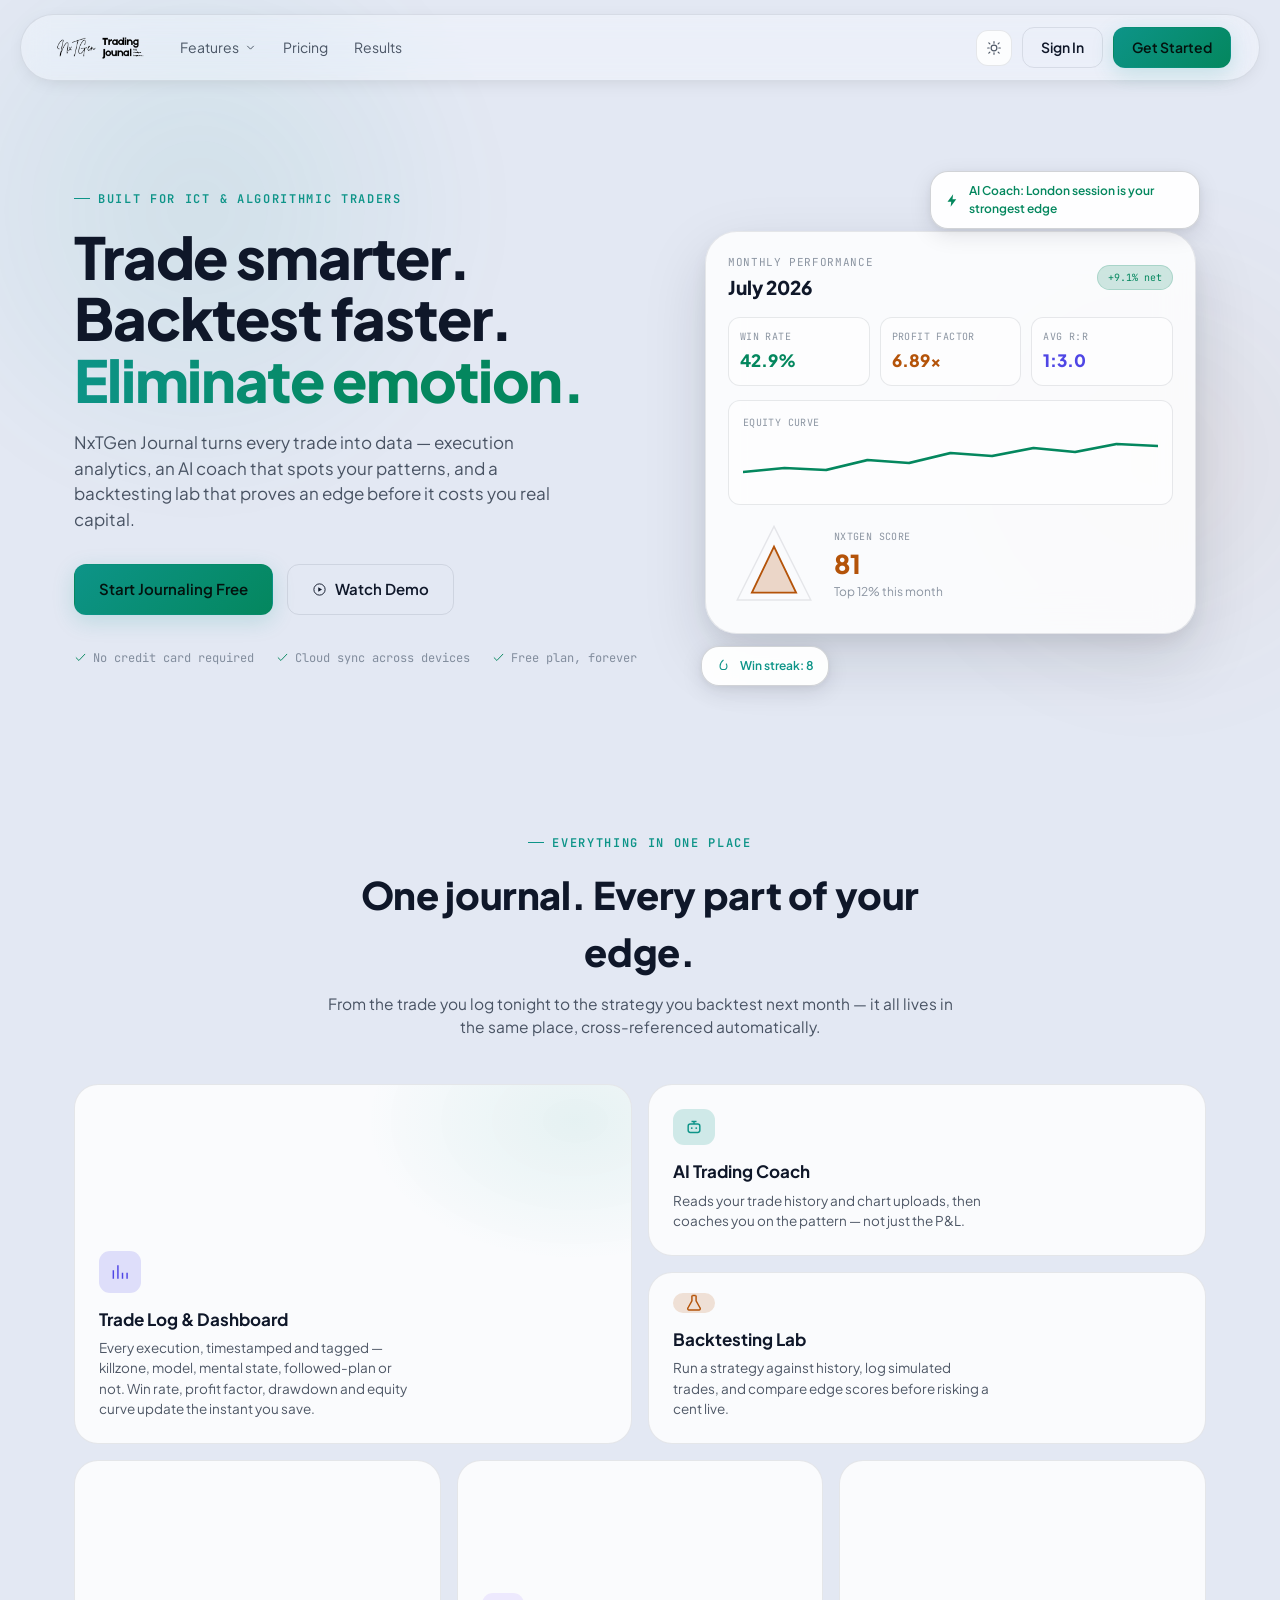
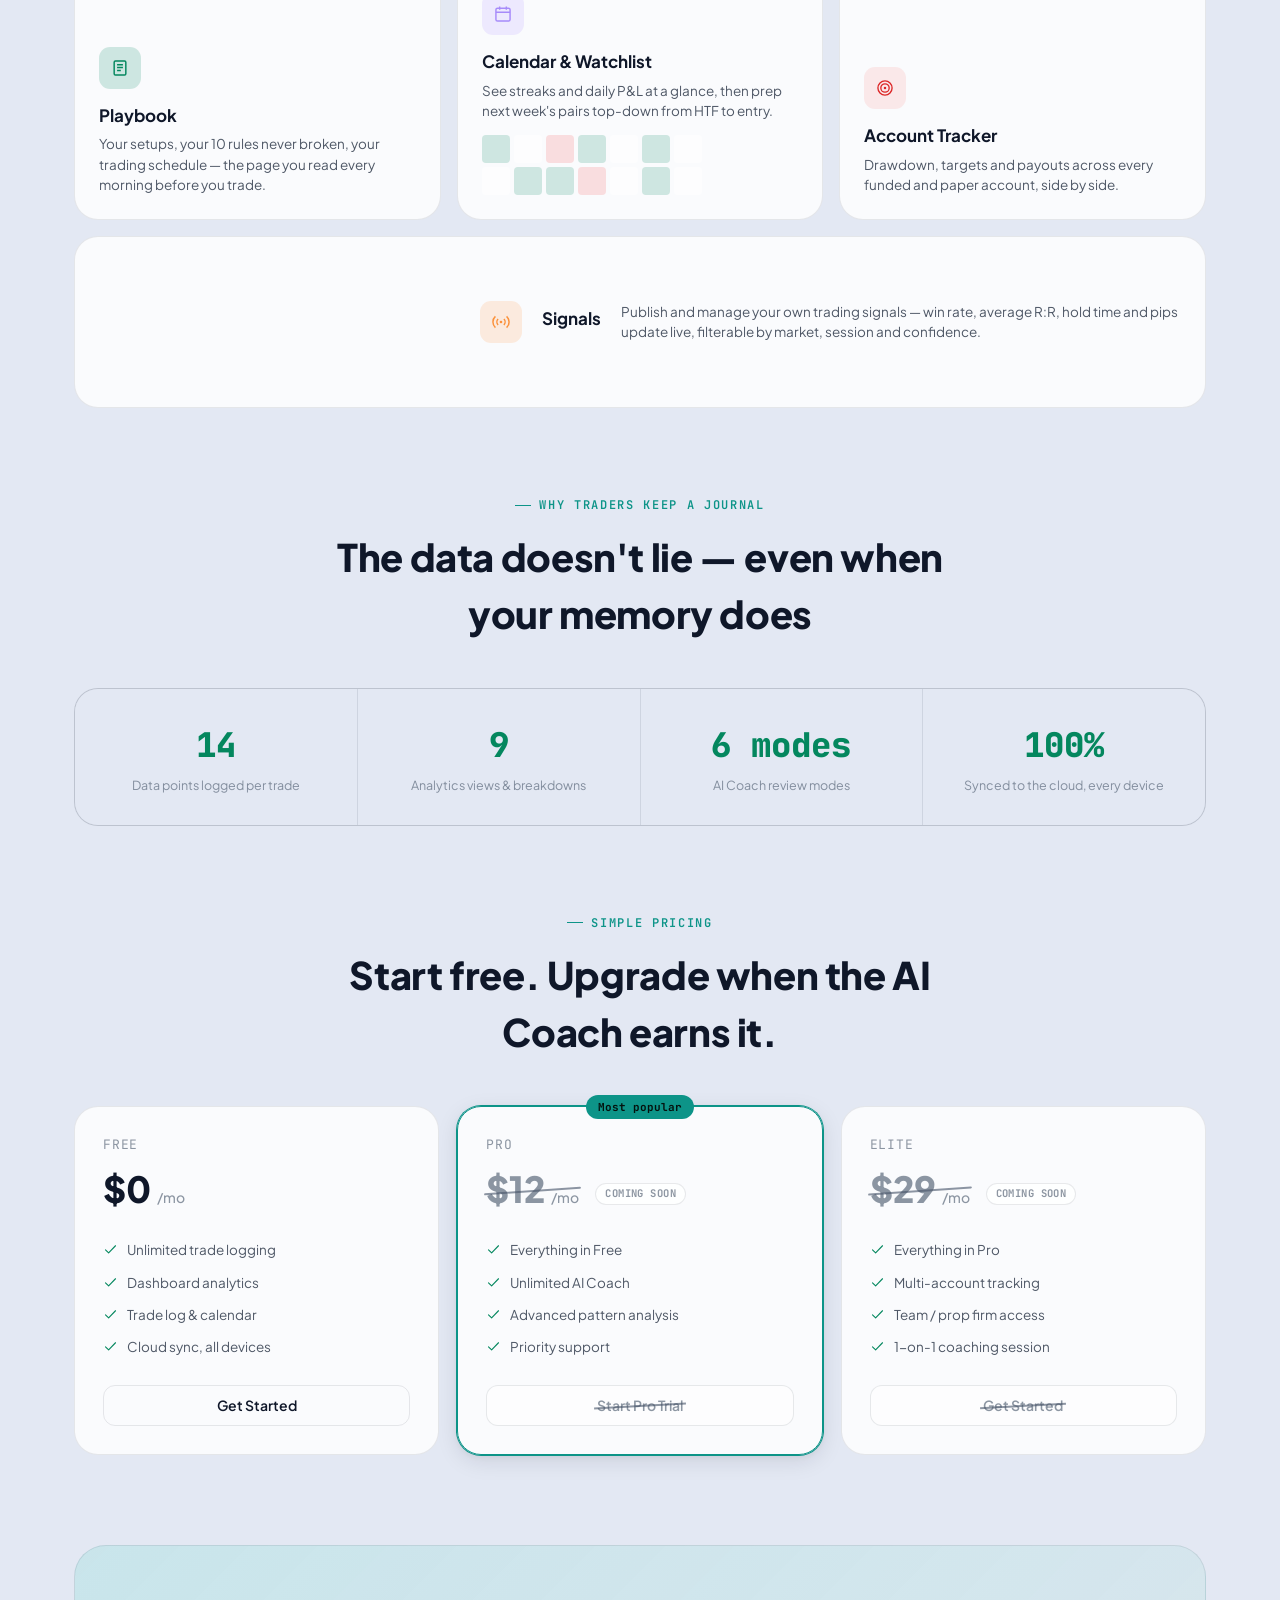
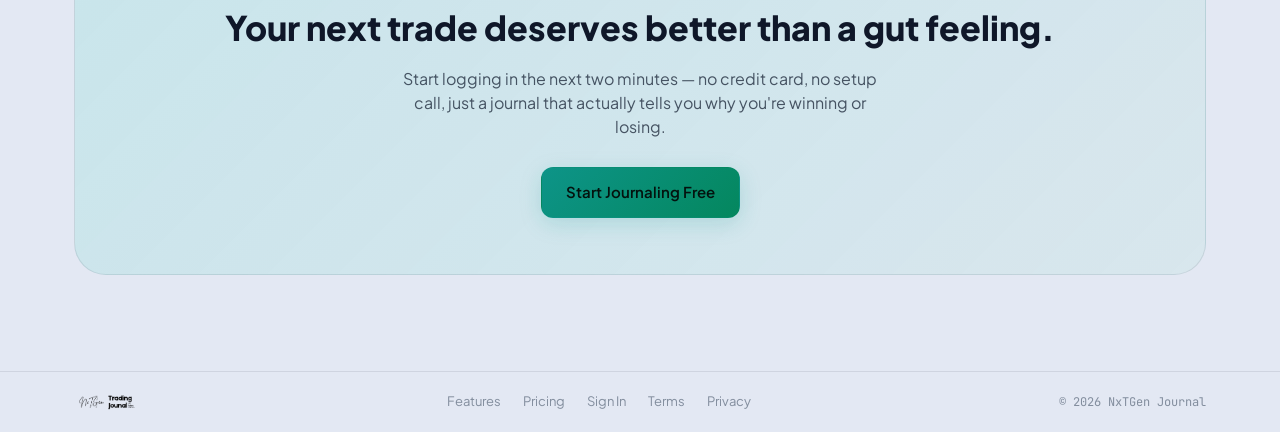
==== index.html @ 8779b496 "Update index.html" ====
<!DOCTYPE html>
<html lang="en" data-theme="">
<head>
<meta charset="UTF-8">
<script>
  // Apply the saved (or system) theme to <html> immediately, before any CSS
  // loads or paints, so there is no flash of the wrong theme — and so the
  // theme carries seamlessly from here into login.html and the dashboard.
  // nxtgencharts.site and app.nxtgencharts.site are DIFFERENT ORIGINS, so
  // localStorage can't cross that boundary — a 'domain=.nxtgencharts.site'
  // cookie is the shared source of truth; localStorage is just a same-origin
  // cache on top of it.
  (function () {
    try {
      var t = null;
      var m = document.cookie.match(/(?:^|;\s*)nxtgen_theme=([^;]+)/);
      if (m) t = decodeURIComponent(m[1]);
      if (t !== 'light' && t !== 'dark') t = localStorage.getItem('nxtgen_theme');
      if (t !== 'light' && t !== 'dark') {
        t = matchMedia('(prefers-color-scheme: light)').matches ? 'light' : 'dark';
      }
      document.documentElement.setAttribute('data-theme', t === 'light' ? 'light' : '');
    } catch (e) {}
  })();
</script>
<meta name="description" content="NxTGen Journal — the trading journal that pairs real execution analytics with an AI coach, a backtesting lab, and a playbook, so every trade sharpens your edge.">
<script>
  // Persists the theme in BOTH the cross-subdomain cookie and localStorage.
  // Call this instead of localStorage.setItem('nxtgen_theme', ...) directly.
  function _nxtgenSaveTheme(v) {
    try { localStorage.setItem('nxtgen_theme', v); } catch (e) {}
    try {
      var domainAttr = location.hostname.endsWith('nxtgencharts.site') ? '; domain=.nxtgencharts.site' : '';
      var secureAttr = location.protocol === 'https:' ? '; secure' : '';
      document.cookie = 'nxtgen_theme=' + v + '; path=/; max-age=31536000; samesite=lax' + domainAttr + secureAttr;
    } catch (e) {}
  }
</script>
<meta name="theme-color" content="#080b12" media="(prefers-color-scheme: dark)">
<meta name="theme-color" content="#e3e8f3" media="(prefers-color-scheme: light)">
<meta name="viewport" content="width=device-width, initial-scale=1.0, viewport-fit=cover">
<title>NxTGen Journal — Trade Smarter. Backtest Faster. Eliminate Emotion.</title>

<link rel="icon" href="favicon.ico" sizes="any">
<link rel="icon" type="image/svg+xml" href="favicon.svg">
<link rel="icon" type="image/png" sizes="16x16" href="favicon-16.png">
<link rel="icon" type="image/png" sizes="32x32" href="favicon-32.png">
<link rel="icon" type="image/png" sizes="48x48" href="favicon-48.png">
<link rel="apple-touch-icon" sizes="180x180" href="apple-touch-icon.png">
<link rel="manifest" href="site.webmanifest">

<link rel="preconnect" href="https://fonts.googleapis.com">
<link rel="preconnect" href="https://fonts.gstatic.com" crossorigin>
<link href="https://fonts.googleapis.com/css2?family=Plus+Jakarta+Sans:ital,wght@0,400;0,500;0,600;0,700;0,800;1,500&family=JetBrains+Mono:wght@400;500;600&display=swap" rel="stylesheet">

<style>
/* ══════════════════════════════════════════════════════
   NxTGen Journal — Landing Page
   Same Liquid Glass token system as the app, so the jump
   from marketing site → sign-in → dashboard feels seamless.
   ══════════════════════════════════════════════════════ */
*,*::before,*::after{box-sizing:border-box;margin:0;padding:0}

:root{
  --bg-base:#080b12; --bg2:rgba(13,17,26,.94); --bg3:rgba(19,24,36,.82);
  --glass-0:rgba(255,255,255,.02); --glass-1:rgba(255,255,255,.045); --glass-2:rgba(255,255,255,.075);
  --glass-border:rgba(255,255,255,.09); --glass-border-h:rgba(255,255,255,.18);
  --border:rgba(255,255,255,.08);
  --green:#34d399; --green-glow:rgba(52,211,153,.22);
  --blue:#60a5fa; --blue-glow:rgba(96,165,250,.22);
  --teal:#2dd4bf; --teal-glow:rgba(45,212,191,.25);
  --gold:#fbbf24; --gold-glow:rgba(251,191,36,.22);
  --red:#f87171;
  --text:rgba(248,250,252,.96); --text2:rgba(148,163,184,.82); --text3:rgba(100,116,139,.62);
  --shadow-md:0 4px 20px rgba(0,0,0,.55),0 2px 6px rgba(0,0,0,.35);
  --shadow-lg:0 20px 60px rgba(0,0,0,.6),0 6px 16px rgba(0,0,0,.4);
  --r-sm:8px; --r-md:12px; --r-lg:18px; --r-xl:24px; --r-2xl:32px;
  --font-head:'Plus Jakarta Sans',system-ui,sans-serif;
  --font-mono:'JetBrains Mono',ui-monospace,monospace;
  --ease:cubic-bezier(.16,1,.3,1);
  --nav-blur:13px;
  --nav-bg:rgba(18,22,32,.32); --nav-bg-scrolled:rgba(16,20,30,.58); --dropdown-bg:rgba(9,12,19,.99);
}
[data-theme="light"]{
  --bg-base:#e3e8f3; --bg2:rgba(255,255,255,.92); --bg3:rgba(255,255,255,.86);
  --glass-0:rgba(255,255,255,.55); --glass-1:rgba(255,255,255,.82); --glass-2:rgba(255,255,255,.95);
  --glass-border:rgba(30,41,59,.1); --glass-border-h:rgba(30,41,59,.2);
  --border:rgba(30,41,59,.1);
  --green:#04875e; --green-glow:rgba(4,135,94,.18);
  --blue:#4f46e5; --blue-glow:rgba(79,70,229,.16);
  --teal:#0d9488; --teal-glow:rgba(13,148,136,.18);
  --gold:#b45309; --gold-glow:rgba(180,83,9,.16);
  --red:#dc2626;
  --text:#0f1729; --text2:rgba(30,41,59,.78); --text3:rgba(71,85,105,.62);
  --shadow-md:0 6px 22px rgba(15,23,42,.1),0 2px 8px rgba(15,23,42,.06);
  --shadow-lg:0 24px 64px rgba(15,23,42,.13),0 8px 20px rgba(15,23,42,.07);
  --nav-bg:rgba(255,255,255,.32); --nav-bg-scrolled:rgba(255,255,255,.62); --dropdown-bg:rgba(255,255,255,.99);
}
html{font-size:16px;-webkit-font-smoothing:antialiased;scroll-behavior:smooth}
body{
  font-family:var(--font-head); background:var(--bg-base); color:var(--text);
  min-height:100dvh; line-height:1.5; overflow-x:hidden;
  transition:background-color .35s var(--ease),color .2s;
}
a{color:inherit;text-decoration:none}
img{max-width:100%;display:block}
.eyebrow{
  font-family:var(--font-mono); font-size:12px; letter-spacing:.14em; text-transform:uppercase;
  color:var(--teal); font-weight:600; display:flex; align-items:center; gap:8px;
}
.eyebrow::before{content:'';width:16px;height:1px;background:var(--teal);display:inline-block}
.container{max-width:1180px;margin:0 auto;padding:0 24px}
.icn{width:1em;height:1em;fill:none;stroke:currentColor;stroke-width:1.75;flex-shrink:0}

/* ── Noise texture, matches app ── */
.noise{position:fixed;inset:0;pointer-events:none;z-index:0;opacity:.5;mix-blend-mode:overlay;
  background-image:url('data:image/svg+xml,<svg xmlns=%22http://www.w3.org/2000/svg%22 width=%22300%22 height=%22300%22><filter id=%22n%22><feTurbulence type=%22fractalNoise%22 baseFrequency=%220.65%22 numOctaves=%223%22 stitchTiles=%22stitch%22/><feColorMatrix type=%22saturate%22 values=%220%22/></filter><rect width=%22300%22 height=%22300%22 filter=%22url(%23n)%22 opacity=%220.03%22/></svg>');}
.glow-a{position:fixed;top:-10%;left:-8%;width:600px;height:600px;border-radius:50%;
  background:radial-gradient(circle,var(--teal-glow),transparent 70%);filter:blur(40px);pointer-events:none;z-index:0;opacity:.5}
.glow-b{position:fixed;top:20%;right:-12%;width:560px;height:560px;border-radius:50%;
  background:radial-gradient(circle,var(--gold-glow),transparent 70%);filter:blur(50px);pointer-events:none;z-index:0;opacity:.35}

/* ── Nav ──
   One pill shape, one width, at all times — scrolling only deepens the
   tint/shadow a touch so it reads as "picked up more glass," never a
   shape change. Kept deliberately light so hero content stays legible
   through it instead of getting blocked out. */
nav.topnav{
  position:sticky;top:0;z-index:50;
  padding:14px 20px;
}
.topnav-inner{
  max-width:1280px;margin:0 auto;padding:12px 28px;display:flex;align-items:center;gap:28px;
  border-radius:999px;
  background:var(--nav-bg);
  backdrop-filter:blur(var(--nav-blur)) saturate(130%);-webkit-backdrop-filter:blur(var(--nav-blur)) saturate(130%);
  border:1px solid var(--glass-border);
  box-shadow:0 4px 24px -14px rgba(0,0,0,.3);
  transition:background .4s var(--ease),border-color .4s var(--ease),box-shadow .4s var(--ease);
}
nav.topnav.scrolled .topnav-inner{
  background:var(--nav-bg-scrolled);
  border-color:var(--glass-border-h);
  box-shadow:var(--shadow-lg);
}
.brand-logo{height:31px;filter:none}
[data-theme="light"] .brand-logo{filter:invert(1) brightness(.92)}
.nav-links{display:flex;align-items:center;gap:22px;font-size:14px;color:var(--text2);flex:1}
.nav-links a{padding:6px 2px;position:relative}
.nav-links a:hover{color:var(--text)}
.nav-drop{position:relative}
.nav-drop-btn{display:flex;align-items:center;gap:5px;cursor:pointer;background:none;border:none;color:var(--text2);font:inherit;font-size:14px;padding:6px 2px}
.nav-drop-btn:hover{color:var(--text)}
.nav-drop-btn .icn{width:13px;height:13px;transition:transform .2s var(--ease)}
.nav-drop.open .nav-drop-btn .icn{transform:rotate(180deg)}
.nav-drop-panel{
  position:absolute;top:calc(100% + 14px);left:50%;transform:translateX(-50%) translateY(6px);
  width:340px;background:var(--dropdown-bg);border:1px solid var(--glass-border-h);border-radius:var(--r-lg);
  box-shadow:var(--shadow-lg);padding:10px;opacity:0;pointer-events:none;transition:opacity .18s var(--ease),transform .18s var(--ease);
  backdrop-filter:blur(20px) saturate(140%);-webkit-backdrop-filter:blur(20px) saturate(140%);
}
.nav-drop.open .nav-drop-panel{opacity:1;pointer-events:auto;transform:translateX(-50%) translateY(0)}
.nav-drop-item{display:flex;gap:12px;padding:10px 12px;border-radius:var(--r-md);align-items:flex-start}
.nav-drop-item:hover{background:var(--glass-1)}
.nav-drop-item .ico{width:32px;height:32px;border-radius:9px;display:flex;align-items:center;justify-content:center;flex-shrink:0}
.nav-drop-item .ico svg{width:16px;height:16px}
.nav-drop-item .t{font-size:13px;font-weight:600;color:var(--text)}
.nav-drop-item .d{font-size:12px;color:var(--text3);margin-top:1px}
.nav-right{display:flex;align-items:center;gap:10px}
.theme-btn{
  width:36px;height:36px;border-radius:var(--r-md);border:1px solid var(--glass-border);background:var(--glass-1);
  color:var(--text2);display:flex;align-items:center;justify-content:center;cursor:pointer;
}
.theme-btn:hover{color:var(--text);border-color:var(--glass-border-h)}
.theme-btn .icn{width:16px;height:16px}
.btn{
  font-family:inherit;font-size:14px;font-weight:600;padding:9px 18px;border-radius:var(--r-md);cursor:pointer;
  border:1px solid transparent;display:inline-flex;align-items:center;gap:8px;white-space:nowrap;
  transition:background .15s,border-color .15s,transform .15s,box-shadow .15s;
}
.btn-ghost{background:transparent;border-color:var(--glass-border);color:var(--text)}
.btn-ghost:hover{border-color:var(--glass-border-h);background:var(--glass-0)}
.btn-primary{background:linear-gradient(135deg,var(--teal),var(--green));color:#04120e;box-shadow:0 6px 22px var(--teal-glow)}
.btn-primary:hover{transform:translateY(-1px);box-shadow:0 10px 28px var(--teal-glow)}
.btn-lg{padding:13px 24px;font-size:15px}
.mob-menu-btn{display:none;width:36px;height:36px;border-radius:var(--r-md);border:1px solid var(--glass-border);background:var(--glass-1);align-items:center;justify-content:center;cursor:pointer;color:var(--text)}
.mob-menu-btn .icn-close{display:none}
.mob-menu-btn.open .icn-burger{display:none}
.mob-menu-btn.open .icn-close{display:block}
.mob-menu-panel{display:none}

/* ── Hero ── */
.hero{position:relative;z-index:1;padding:76px 0 60px}
.hero-grid{display:grid;grid-template-columns:1.05fr .95fr;gap:56px;align-items:center}
.hero h1{font-size:clamp(34px,4.6vw,58px);font-weight:800;line-height:1.06;letter-spacing:-.02em;margin:18px 0 20px}
.hero h1 .hl{background:linear-gradient(100deg,var(--teal),var(--green) 60%);-webkit-background-clip:text;background-clip:text;color:transparent}
.hero p.sub{font-size:17px;color:var(--text2);max-width:520px;margin-bottom:32px}
.hero-ctas{display:flex;gap:14px;flex-wrap:wrap;margin-bottom:34px}
.hero-trust{display:flex;gap:22px;flex-wrap:wrap;font-size:12px;color:var(--text3);font-family:var(--font-mono)}
.hero-trust span{display:flex;align-items:center;gap:6px}
.hero-trust .icn{width:13px;height:13px;color:var(--green)}

/* ── Mockup panel (signature element) ── */
.mock-wrap{position:relative;padding:60px 10px 52px}
.mock-card{
  background:var(--glass-1);border:1px solid var(--glass-border);border-radius:var(--r-2xl);
  box-shadow:var(--shadow-lg); padding:22px; backdrop-filter:blur(18px);
  animation:float 7s ease-in-out infinite;
}
@keyframes float{0%,100%{transform:translateY(0)}50%{transform:translateY(-10px)}}
.mock-head{display:flex;justify-content:space-between;align-items:center;margin-bottom:16px}
.mock-head .l1{font-size:11px;color:var(--text3);font-family:var(--font-mono);letter-spacing:.06em;text-transform:uppercase}
.mock-head .l2{font-size:19px;font-weight:800;margin-top:2px}
.mock-pill{font-size:10px;font-family:var(--font-mono);padding:4px 10px;border-radius:99px;background:var(--green-glow);color:var(--green);border:1px solid var(--green-glow)}
.mock-kpis{display:grid;grid-template-columns:1fr 1fr 1fr;gap:10px;margin-bottom:14px}
.mock-kpi{background:var(--glass-0);border:1px solid var(--glass-border);border-radius:var(--r-md);padding:11px}
.mock-kpi .k{font-size:10px;color:var(--text3);font-family:var(--font-mono);text-transform:uppercase;letter-spacing:.04em}
.mock-kpi .v{font-size:17px;font-weight:800;margin-top:4px}
.mock-kpi .v.green{color:var(--green)} .mock-kpi .v.gold{color:var(--gold)} .mock-kpi .v.blue{color:var(--blue)}
.mock-chart{background:var(--glass-0);border:1px solid var(--glass-border);border-radius:var(--r-md);padding:14px;margin-bottom:14px}
.mock-chart .k{font-size:10px;color:var(--text3);font-family:var(--font-mono);text-transform:uppercase;letter-spacing:.04em;margin-bottom:8px;display:block}
.mock-score-row{display:flex;gap:14px;align-items:center}
.mock-tri-wrap{width:92px;height:92px;flex-shrink:0}
.mock-score-text .k{font-size:10px;color:var(--text3);font-family:var(--font-mono);text-transform:uppercase;letter-spacing:.04em}
.mock-score-text .v{font-size:26px;font-weight:800;color:var(--gold)}
.mock-score-text .s{font-size:12px;color:var(--text3)}
.mock-float-badge{
  position:absolute;background:var(--glass-2);border:1px solid var(--glass-border-h);border-radius:var(--r-lg);
  padding:10px 14px;box-shadow:var(--shadow-md);display:flex;align-items:center;gap:9px;font-size:12px;font-weight:600;
  backdrop-filter:blur(16px);max-width:270px;z-index:2;
}
.mock-float-badge .icn{flex-shrink:0;width:15px;height:15px}
.mock-float-1{top:0;right:6px;animation:float 6s ease-in-out infinite .4s;color:var(--green)}
.mock-float-2{bottom:0;left:6px;animation:float 8s ease-in-out infinite .8s;color:var(--teal)}

/* ── Section shells ── */
section{position:relative;z-index:1}
.section-head{text-align:center;max-width:640px;margin:0 auto 46px}
.section-head .eyebrow{justify-content:center}
.section-head h2{font-size:clamp(26px,3.4vw,38px);font-weight:800;letter-spacing:-.01em;margin:14px 0 12px}
.section-head p{color:var(--text2);font-size:15.5px}
.reveal{opacity:0;transform:translateY(18px);transition:opacity .6s var(--ease),transform .6s var(--ease)}
.reveal.in{opacity:1;transform:translateY(0)}

/* ── Bento feature grid ── */
.features{padding:88px 0}
.bento{display:grid;grid-template-columns:repeat(6,1fr);grid-auto-rows:172px;gap:16px}
.bento-card{
  background:var(--glass-1);border:1px solid var(--glass-border);border-radius:var(--r-xl);
  padding:24px;display:flex;flex-direction:column;justify-content:flex-end;position:relative;overflow:hidden;
  transition:border-color .2s,transform .2s,box-shadow .2s;
}
.bento-card:hover{border-color:var(--glass-border-h);transform:translateY(-3px);box-shadow:var(--shadow-md)}
.bento-card .b-ico{
  width:42px;height:42px;border-radius:11px;display:flex;align-items:center;justify-content:center;margin-bottom:14px;
}
.bento-card .b-ico svg{width:20px;height:20px}
.bento-card h3{font-size:17px;font-weight:700;margin-bottom:6px}
.bento-card p{font-size:13.5px;color:var(--text2);max-width:320px}
.bento-1{grid-column:span 3;grid-row:span 2}
.bento-2{grid-column:span 3;grid-row:span 1}
.bento-3{grid-column:span 3;grid-row:span 1}
.bento-4{grid-column:span 2;grid-row:span 2}
.bento-5{grid-column:span 2;grid-row:span 2}
.bento-6{grid-column:span 2;grid-row:span 2}
.bento-7{grid-column:span 6;grid-row:span 1;flex-direction:row;align-items:center;gap:20px}
.bento-7 .b-ico{margin-bottom:0;flex-shrink:0}
.bento-7 p{max-width:560px}
.bento-1 .b-bg{position:absolute;inset:0;opacity:.5;background:
  radial-gradient(ellipse 300px 200px at 90% 10%,var(--teal-glow),transparent 70%);pointer-events:none}
.bento-mini-cal{display:grid;grid-template-columns:repeat(7,1fr);gap:4px;margin-top:14px;max-width:220px}
.bento-mini-cal .c{aspect-ratio:1;border-radius:4px;background:var(--glass-0)}
.bento-mini-cal .c.g{background:var(--green-glow)} .bento-mini-cal .c.r{background:rgba(248,113,113,.22)}

/* ── Stats ── */
.stats{padding:0 0 88px}
.stats-strip{
  display:grid;grid-template-columns:repeat(4,1fr);gap:1px;background:var(--glass-border);
  border:1px solid var(--glass-border);border-radius:var(--r-xl);overflow:hidden;
}
.stat-cell{background:var(--bg-base);padding:30px 20px;text-align:center}
.stat-cell .v{font-size:clamp(26px,3vw,34px);font-weight:800;font-family:var(--font-mono);color:var(--green)}
.stat-cell .l{font-size:12.5px;color:var(--text3);margin-top:6px}

/* ── Pricing ── */
.pricing{padding:0 0 90px}
.price-grid{display:grid;grid-template-columns:repeat(3,1fr);gap:18px}
.price-card{background:var(--glass-1);border:1px solid var(--glass-border);border-radius:var(--r-xl);padding:28px}
.price-card.pop{border-color:var(--teal);box-shadow:0 0 0 1px var(--teal),var(--shadow-md);position:relative}
.price-pop-badge{position:absolute;top:-12px;left:50%;transform:translateX(-50%);background:var(--teal);color:#04120e;
  font-size:11px;font-weight:700;padding:4px 12px;border-radius:99px;font-family:var(--font-mono)}
.price-name{font-size:13px;color:var(--text3);font-family:var(--font-mono);text-transform:uppercase;letter-spacing:.06em}
.price-row{display:flex;align-items:center;flex-wrap:wrap;gap:0 8px}
.price-val{font-size:36px;font-weight:800;margin:8px 0 18px}
.price-val span{font-size:14px;font-weight:500;color:var(--text3)}
.price-list{list-style:none;margin-bottom:22px}
.price-list li{display:flex;gap:9px;align-items:flex-start;font-size:13.5px;color:var(--text2);padding:6px 0}
.price-list li .icn{width:15px;height:15px;color:var(--green);margin-top:2px;flex-shrink:0}
.price-val.is-soon{position:relative;color:var(--text3)}
.price-val.is-soon::after{content:'';position:absolute;left:-2px;right:-2px;top:52%;height:2px;background:var(--text3);
  transform:rotate(-4deg);border-radius:2px}
.price-soon-tag{display:inline-block;font-size:10.5px;font-weight:700;font-family:var(--font-mono);letter-spacing:.04em;
  color:var(--text3);background:var(--glass-1);border:1px solid var(--glass-border);border-radius:99px;
  padding:2px 9px;margin-left:8px;vertical-align:middle;text-transform:uppercase}
.btn.is-soon{position:relative;color:var(--text3);pointer-events:none;background:var(--glass-0);
  border-color:var(--glass-border);box-shadow:none}
.btn.is-soon>span{position:relative}
.btn.is-soon>span::after{content:'';position:absolute;left:-3px;right:-3px;top:48%;height:1.5px;background:var(--text3);
  transform:rotate(-3deg)}

/* ── CTA banner ── */
.cta-banner{padding:0 0 96px}
.cta-inner{
  background:linear-gradient(135deg,rgba(45,212,191,.14),rgba(52,211,153,.06));
  border:1px solid var(--glass-border);border-radius:var(--r-2xl);padding:56px;text-align:center;position:relative;overflow:hidden;
}
.cta-inner h2{font-size:clamp(24px,3.2vw,34px);font-weight:800;margin-bottom:14px}
.cta-inner p{color:var(--text2);max-width:480px;margin:0 auto 28px}

/* ── Footer ── */
footer{border-top:1px solid var(--border);padding:20px 0}
.foot-row{display:flex;justify-content:space-between;align-items:center;flex-wrap:wrap;gap:20px}
.foot-links{display:flex;gap:16px 22px;flex-wrap:wrap;font-size:13px;color:var(--text3)}
.foot-links a:hover{color:var(--text2)}
.foot-brand{display:flex;align-items:center;gap:10px}
.foot-brand img{height:20px;filter:none}
[data-theme="light"] .foot-brand img{filter:invert(1) brightness(.92)}
.foot-copy{font-size:12px;color:var(--text3);font-family:var(--font-mono)}

@media (max-width:900px){
  .nav-links{display:none}
  .topnav-inner{justify-content:space-between}
  .mob-menu-btn{display:flex}
  .mob-menu-panel{display:block;position:absolute;top:100%;left:0;right:0;margin-top:10px;
    padding:0 20px;z-index:40;
    opacity:0;transform:translateY(-8px);pointer-events:none;visibility:hidden;
    transition:opacity .25s var(--ease),transform .25s var(--ease),visibility 0s linear .25s;}
  .mob-menu-panel.open{opacity:1;transform:translateY(0);pointer-events:auto;visibility:visible;
    transition:opacity .25s var(--ease),transform .25s var(--ease);}
  .mob-menu-sheet{max-width:1280px;margin:0 auto;background:var(--bg2);border:1px solid var(--glass-border-h);
    border-radius:var(--r-xl);box-shadow:var(--shadow-lg);padding:14px;
    backdrop-filter:blur(18px);-webkit-backdrop-filter:blur(18px);display:flex;flex-direction:column;gap:2px;}
  .mob-menu-sheet a{padding:12px 10px;border-radius:var(--r-md);font-size:15px;font-weight:600;color:var(--text)}
  .mob-menu-sheet a:active,.mob-menu-sheet a:hover{background:var(--glass-1)}
  .hero-grid{grid-template-columns:1fr;gap:40px}
  .bento{grid-template-columns:repeat(2,1fr);grid-auto-rows:auto}
  .bento-card{grid-column:span 2 !important;grid-row:span 1 !important;min-height:150px}
  .bento-7{flex-direction:column;align-items:flex-start}
  .stats-strip{grid-template-columns:repeat(2,1fr)}
  .price-grid{grid-template-columns:1fr}
  .cta-inner{padding:36px 22px}
  .foot-row{flex-direction:column;align-items:flex-start;gap:12px}
  footer{padding:16px 0}
}
@media (max-width:480px){
  nav.topnav{padding:10px 12px}
  .topnav-inner{padding:10px 16px;gap:14px}
  .brand-logo{height:26px}
  .nav-right{gap:6px}
  .btn{padding:8px 14px;font-size:13px}
  .theme-btn{width:32px;height:32px}
  .mob-menu-btn{width:32px;height:32px}
  .hero{padding:56px 0 40px}
  .hero p.sub{font-size:15.5px}
  .mock-card{padding:16px}
  .mock-kpis{gap:7px}
  .mock-kpi{padding:9px}
}
@media (max-width:400px){
  .topnav-inner{padding:9px 14px;gap:10px}
  .brand-logo{height:22px}
  .nav-right{gap:4px}
  .btn{padding:7px 10px;font-size:12px}
  .theme-btn{width:28px;height:28px}
  .theme-btn .icn{width:14px;height:14px}
  .mob-menu-btn{width:28px;height:28px}
}
@media (max-width:340px){
  .topnav-inner{padding:8px 10px;gap:8px}
  .brand-logo{height:20px}
  .nav-right{gap:3px}
  .btn{padding:6px 9px;font-size:11.5px}
}
</style>
</head>
<body>

<div class="noise"></div>
<div class="glow-a"></div>
<div class="glow-b"></div>

<!-- ══ NAV ══ -->
<nav class="topnav">
  <div class="topnav-inner">
    <img class="brand-logo" src="logo.svg" alt="NxTGen Journal">
    <div class="nav-links">
      <div class="nav-drop" id="featDrop">
        <button class="nav-drop-btn" onclick="toggleDrop(event)">
          Features
          <svg class="icn" viewBox="0 0 24 24"><path d="M6 9l6 6 6-6"/></svg>
        </button>
        <div class="nav-drop-panel">
          <a class="nav-drop-item" href="#features">
            <span class="ico" style="background:var(--blue-glow);color:var(--blue)"><svg viewBox="0 0 24 24" fill="none" stroke="currentColor" stroke-width="1.75"><path d="M4 20V10M9.5 20V4M15 20v-7M20.5 20V13"/></svg></span>
            <div><div class="t">Trade Log &amp; Dashboard</div><div class="d">Execution tracking and real-time performance analytics</div></div>
          </a>
          <a class="nav-drop-item" href="#features">
            <span class="ico" style="background:var(--gold-glow);color:var(--gold)"><svg viewBox="0 0 24 24" fill="none" stroke="currentColor" stroke-width="1.75"><path d="M10 3h4M9.5 3v6.5L4.7 18a1.5 1.5 0 001.3 2.3h12a1.5 1.5 0 001.3-2.3L14.5 9.5V3"/></svg></span>
            <div><div class="t">Backtesting Lab</div><div class="d">Prove a strategy on history before it touches live capital</div></div>
          </a>
          <a class="nav-drop-item" href="#features">
            <span class="ico" style="background:var(--teal-glow);color:var(--teal)"><svg viewBox="0 0 24 24" fill="none" stroke="currentColor" stroke-width="1.75"><rect x="5" y="8.5" width="14" height="10" rx="2.5"/><path d="M12 8.5V5.5M9 5.5h6"/><circle cx="9.3" cy="13.3" r="1.1" fill="currentColor" stroke="none"/><circle cx="14.7" cy="13.3" r="1.1" fill="currentColor" stroke="none"/></svg></span>
            <div><div class="t">AI Trading Coach</div><div class="d">Flags behavioral patterns and coaches you inline</div></div>
          </a>
          <a class="nav-drop-item" href="#features">
            <span class="ico" style="background:var(--green-glow);color:var(--green)"><svg viewBox="0 0 24 24" fill="none" stroke="currentColor" stroke-width="1.75"><path d="M6.5 3.5h11a1.5 1.5 0 011.5 1.5v14a1.5 1.5 0 01-1.5 1.5h-11A1.5 1.5 0 015 19V5a1.5 1.5 0 011.5-1.5z"/><path d="M8.5 8h7M8.5 11.5h7M8.5 15h4.5"/></svg></span>
            <div><div class="t">Playbook</div><div class="d">Document your setups, rules and chart configurations</div></div>
          </a>
          <a class="nav-drop-item" href="#features">
            <span class="ico" style="background:rgba(167,139,250,.16);color:#a78bfa"><svg viewBox="0 0 24 24" fill="none" stroke="currentColor" stroke-width="1.75"><rect x="3.5" y="5" width="17" height="15.5" rx="2"/><path d="M8 3v4M16 3v4M3.5 10h17"/></svg></span>
            <div><div class="t">Calendar &amp; Watchlist</div><div class="d">Visual streaks, daily P&amp;L and weekly market prep</div></div>
          </a>
          <a class="nav-drop-item" href="#features">
            <span class="ico" style="background:rgba(251,146,60,.16);color:#fb923c"><svg viewBox="0 0 24 24" fill="none" stroke="currentColor" stroke-width="1.75"><circle cx="12" cy="12" r="1.6" fill="currentColor" stroke="none"/><path d="M8.5 8.5a5 5 0 000 7M15.5 8.5a5 5 0 010 7M5.3 5.3a9 9 0 000 13.4M18.7 5.3a9 9 0 010 13.4"/></svg></span>
            <div><div class="t">Signals</div><div class="d">Publish and track live trading signals with real-time accuracy</div></div>
          </a>
        </div>
      </div>
      <a href="#pricing">Pricing</a>
      <a href="#stats">Results</a>
    </div>
    <div class="nav-right">
      <button class="theme-btn" id="themeBtn" onclick="toggleTheme()" title="Toggle theme" aria-label="Toggle theme">
        <svg class="icn" id="themeIcon" viewBox="0 0 24 24"><path d="M20 14.5A8.5 8.5 0 019.5 4a8.5 8.5 0 1010.5 10.5z" stroke-linejoin="round"/></svg>
      </button>
      <a class="btn btn-ghost" href="https://app.nxtgencharts.site/login.html">Sign In</a>
      <a class="btn btn-primary" href="https://app.nxtgencharts.site/login.html#register">Get Started</a>
      <button class="mob-menu-btn" id="mobMenuBtn" aria-label="Menu" aria-expanded="false" aria-controls="mobMenu">
        <svg class="icn icn-burger" viewBox="0 0 24 24"><path d="M3.5 6.5h17M3.5 12h17M3.5 17.5h17" stroke-linecap="round"/></svg>
        <svg class="icn icn-close" viewBox="0 0 24 24"><path d="M5 5l14 14M19 5L5 19" stroke-linecap="round"/></svg>
      </button>
    </div>
  </div>
  <div class="mob-menu-panel" id="mobMenu">
    <div class="mob-menu-sheet">
      <a href="#features">Features</a>
      <a href="#pricing">Pricing</a>
      <a href="#stats">Results</a>
    </div>
  </div>
</nav>

<!-- ══ HERO ══ -->
<section class="hero">
  <div class="container hero-grid">
    <div>
      <span class="eyebrow">Built for ICT &amp; algorithmic traders</span>
      <h1>Trade smarter.<br>Backtest faster.<br><span class="hl">Eliminate emotion.</span></h1>
      <p class="sub">NxTGen Journal turns every trade into data — execution analytics, an AI coach that spots your patterns, and a backtesting lab that proves an edge before it costs you real capital.</p>
      <div class="hero-ctas">
        <a class="btn btn-primary btn-lg" href="https://app.nxtgencharts.site/login.html#register">Start Journaling Free</a>
        <a class="btn btn-ghost btn-lg" href="#features">
          <svg class="icn" viewBox="0 0 24 24"><circle cx="12" cy="12" r="9" stroke-width="1.5"/><path d="M10 8.5l6 3.5-6 3.5z" fill="currentColor" stroke="none"/></svg>
          Watch Demo
        </a>
      </div>
      <div class="hero-trust">
        <span><svg class="icn" viewBox="0 0 24 24"><path d="M4 12.5l5 5L20 6" stroke-linecap="round" stroke-linejoin="round"/></svg> No credit card required</span>
        <span><svg class="icn" viewBox="0 0 24 24"><path d="M4 12.5l5 5L20 6" stroke-linecap="round" stroke-linejoin="round"/></svg> Cloud sync across devices</span>
        <span><svg class="icn" viewBox="0 0 24 24"><path d="M4 12.5l5 5L20 6" stroke-linecap="round" stroke-linejoin="round"/></svg> Free plan, forever</span>
      </div>
    </div>

    <div class="mock-wrap">
      <div class="mock-float-badge mock-float-1">
        <svg class="icn" viewBox="0 0 24 24"><path d="M13 2L4 14h6l-1 8 9-12h-6l1-8z" fill="currentColor" stroke="none"/></svg>
        AI Coach: London session is your strongest edge
      </div>
      <div class="mock-card">
        <div class="mock-head">
          <div>
            <div class="l1">Monthly Performance</div>
            <div class="l2">July 2026</div>
          </div>
          <span class="mock-pill">+9.1% net</span>
        </div>
        <div class="mock-kpis">
          <div class="mock-kpi"><div class="k">Win Rate</div><div class="v green">42.9%</div></div>
          <div class="mock-kpi"><div class="k">Profit Factor</div><div class="v gold">6.89×</div></div>
          <div class="mock-kpi"><div class="k">Avg R:R</div><div class="v blue">1:3.0</div></div>
        </div>
        <div class="mock-chart">
          <span class="k">Equity Curve</span>
          <svg width="100%" height="46" viewBox="0 0 300 46" preserveAspectRatio="none">
            <path id="sparkPath" d="M0,34 L30,30 L60,32 L90,22 L120,25 L150,15 L180,18 L210,10 L240,14 L270,6 L300,8"
              fill="none" stroke="var(--green)" stroke-width="2.5" stroke-linecap="round" stroke-linejoin="round"/>
          </svg>
        </div>
        <div class="mock-score-row">
          <div class="mock-tri-wrap">
            <svg viewBox="0 0 100 100" width="92" height="92">
              <polygon points="50,8 90,88 10,88" fill="none" stroke="var(--glass-border)" stroke-width="1.5"/>
              <polygon id="scoreTri" points="50,30 74,80 26,80" fill="var(--gold)" fill-opacity=".22" stroke="var(--gold)" stroke-width="2"/>
            </svg>
          </div>
          <div class="mock-score-text">
            <div class="k">NxTGen Score</div>
            <div class="v">81</div>
            <div class="s">Top 12% this month</div>
          </div>
        </div>
      </div>
      <div class="mock-float-badge mock-float-2">
        <svg class="icn" viewBox="0 0 24 24"><path d="M12 3s-5.5 4.5-5.5 10a5.5 5.5 0 0011 0c0-1.7-.7-2.9-1.4-3.9" stroke-linejoin="round"/></svg>
        Win streak: 8
      </div>
    </div>
  </div>
</section>

<!-- ══ BENTO FEATURES ══ -->
<section class="features" id="features">
  <div class="container">
    <div class="section-head reveal">
      <span class="eyebrow">Everything in one place</span>
      <h2>One journal. Every part of your edge.</h2>
      <p>From the trade you log tonight to the strategy you backtest next month — it all lives in the same place, cross-referenced automatically.</p>
    </div>
    <div class="bento">
      <div class="bento-card bento-1 reveal">
        <div class="b-bg"></div>
        <div class="b-ico" style="background:var(--blue-glow);color:var(--blue)"><svg viewBox="0 0 24 24" fill="none" stroke="currentColor" stroke-width="1.75"><path d="M4 20V10M9.5 20V4M15 20v-7M20.5 20V13"/></svg></div>
        <h3>Trade Log &amp; Dashboard</h3>
        <p>Every execution, timestamped and tagged — killzone, model, mental state, followed-plan or not. Win rate, profit factor, drawdown and equity curve update the instant you save.</p>
      </div>
      <div class="bento-card bento-2 reveal">
        <div class="b-ico" style="background:var(--teal-glow);color:var(--teal)"><svg viewBox="0 0 24 24" fill="none" stroke="currentColor" stroke-width="1.75"><rect x="5" y="8.5" width="14" height="10" rx="2.5"/><path d="M12 8.5V5.5M9 5.5h6"/><circle cx="9.3" cy="13.3" r="1.1" fill="currentColor" stroke="none"/><circle cx="14.7" cy="13.3" r="1.1" fill="currentColor" stroke="none"/></svg></div>
        <h3>AI Trading Coach</h3>
        <p>Reads your trade history and chart uploads, then coaches you on the pattern — not just the P&amp;L.</p>
      </div>
      <div class="bento-card bento-3 reveal">
        <div class="b-ico" style="background:var(--gold-glow);color:var(--gold)"><svg viewBox="0 0 24 24" fill="none" stroke="currentColor" stroke-width="1.75"><path d="M10 3h4M9.5 3v6.5L4.7 18a1.5 1.5 0 001.3 2.3h12a1.5 1.5 0 001.3-2.3L14.5 9.5V3"/></svg></div>
        <h3>Backtesting Lab</h3>
        <p>Run a strategy against history, log simulated trades, and compare edge scores before risking a cent live.</p>
      </div>
      <div class="bento-card bento-4 reveal">
        <div class="b-ico" style="background:var(--green-glow);color:var(--green)"><svg viewBox="0 0 24 24" fill="none" stroke="currentColor" stroke-width="1.75"><path d="M6.5 3.5h11a1.5 1.5 0 011.5 1.5v14a1.5 1.5 0 01-1.5 1.5h-11A1.5 1.5 0 015 19V5a1.5 1.5 0 011.5-1.5z"/><path d="M8.5 8h7M8.5 11.5h7M8.5 15h4.5"/></svg></div>
        <h3>Playbook</h3>
        <p>Your setups, your 10 rules never broken, your trading schedule — the page you read every morning before you trade.</p>
      </div>
      <div class="bento-card bento-5 reveal">
        <div class="b-ico" style="background:rgba(167,139,250,.16);color:#a78bfa"><svg viewBox="0 0 24 24" fill="none" stroke="currentColor" stroke-width="1.75"><rect x="3.5" y="5" width="17" height="15.5" rx="2"/><path d="M8 3v4M16 3v4M3.5 10h17"/></svg></div>
        <h3>Calendar &amp; Watchlist</h3>
        <p>See streaks and daily P&amp;L at a glance, then prep next week's pairs top-down from HTF to entry.</p>
        <div class="bento-mini-cal">
          <div class="c g"></div><div class="c"></div><div class="c r"></div><div class="c g"></div><div class="c"></div><div class="c g"></div><div class="c"></div>
          <div class="c"></div><div class="c g"></div><div class="c g"></div><div class="c r"></div><div class="c"></div><div class="c g"></div><div class="c"></div>
        </div>
      </div>
      <div class="bento-card bento-6 reveal">
        <div class="b-ico" style="background:rgba(248,113,113,.14);color:var(--red)"><svg viewBox="0 0 24 24" fill="none" stroke="currentColor" stroke-width="1.75"><circle cx="12" cy="12" r="8.5" stroke-width="1.6"/><circle cx="12" cy="12" r="5" stroke-width="1.6"/><circle cx="12" cy="12" r="1.5" fill="currentColor" stroke="none"/></svg></div>
        <h3>Account Tracker</h3>
        <p>Drawdown, targets and payouts across every funded and paper account, side by side.</p>
      </div>
      <div class="bento-card bento-7 reveal">
        <div class="b-ico" style="background:rgba(251,146,60,.16);color:#fb923c"><svg viewBox="0 0 24 24" fill="none" stroke="currentColor" stroke-width="1.75"><circle cx="12" cy="12" r="1.6" fill="currentColor" stroke="none"/><path d="M8.5 8.5a5 5 0 000 7M15.5 8.5a5 5 0 010 7M5.3 5.3a9 9 0 000 13.4M18.7 5.3a9 9 0 010 13.4"/></svg></div>
        <h3>Signals</h3>
        <p>Publish and manage your own trading signals — win rate, average R:R, hold time and pips update live, filterable by market, session and confidence.</p>
      </div>
    </div>
  </div>
</section>

<!-- ══ STATS ══ -->
<section class="stats" id="stats">
  <div class="container">
    <div class="section-head reveal">
      <span class="eyebrow">Why traders keep a journal</span>
      <h2>The data doesn't lie — even when your memory does</h2>
    </div>
    <div class="stats-strip reveal">
      <div class="stat-cell"><div class="v" data-count="14">0</div><div class="l">Data points logged per trade</div></div>
      <div class="stat-cell"><div class="v" data-count="9" data-suffix="">0</div><div class="l">Analytics views &amp; breakdowns</div></div>
      <div class="stat-cell"><div class="v" data-count="6" data-suffix=" modes">0</div><div class="l">AI Coach review modes</div></div>
      <div class="stat-cell"><div class="v" data-count="100" data-suffix="%">0</div><div class="l">Synced to the cloud, every device</div></div>
    </div>
  </div>
</section>

<!-- ══ PRICING ══ -->
<section class="pricing" id="pricing">
  <div class="container">
    <div class="section-head reveal">
      <span class="eyebrow">Simple pricing</span>
      <h2>Start free. Upgrade when the AI Coach earns it.</h2>
    </div>
    <div class="price-grid reveal">
      <div class="price-card">
        <div class="price-name">Free</div>
        <div class="price-val">$0 <span>/mo</span></div>
        <ul class="price-list">
          <li><svg class="icn" viewBox="0 0 24 24" stroke-linecap="round" stroke-linejoin="round"><path d="M4 12.5l5 5L20 6"/></svg> Unlimited trade logging</li>
          <li><svg class="icn" viewBox="0 0 24 24" stroke-linecap="round" stroke-linejoin="round"><path d="M4 12.5l5 5L20 6"/></svg> Dashboard analytics</li>
          <li><svg class="icn" viewBox="0 0 24 24" stroke-linecap="round" stroke-linejoin="round"><path d="M4 12.5l5 5L20 6"/></svg> Trade log &amp; calendar</li>
          <li><svg class="icn" viewBox="0 0 24 24" stroke-linecap="round" stroke-linejoin="round"><path d="M4 12.5l5 5L20 6"/></svg> Cloud sync, all devices</li>
        </ul>
        <a class="btn btn-ghost" style="width:100%;justify-content:center" href="https://app.nxtgencharts.site/login.html#register">Get Started</a>
      </div>
      <div class="price-card pop">
        <div class="price-pop-badge">Most popular</div>
        <div class="price-name">Pro</div>
        <div class="price-row"><div class="price-val is-soon">$12 <span>/mo</span></div><span class="price-soon-tag">Coming soon</span></div>
        <ul class="price-list">
          <li><svg class="icn" viewBox="0 0 24 24" stroke-linecap="round" stroke-linejoin="round"><path d="M4 12.5l5 5L20 6"/></svg> Everything in Free</li>
          <li><svg class="icn" viewBox="0 0 24 24" stroke-linecap="round" stroke-linejoin="round"><path d="M4 12.5l5 5L20 6"/></svg> Unlimited AI Coach</li>
          <li><svg class="icn" viewBox="0 0 24 24" stroke-linecap="round" stroke-linejoin="round"><path d="M4 12.5l5 5L20 6"/></svg> Advanced pattern analysis</li>
          <li><svg class="icn" viewBox="0 0 24 24" stroke-linecap="round" stroke-linejoin="round"><path d="M4 12.5l5 5L20 6"/></svg> Priority support</li>
        </ul>
        <a class="btn btn-primary is-soon" style="width:100%;justify-content:center" href="#pricing" aria-disabled="true" title="Not available yet — everything is free during early access"><span>Start Pro Trial</span></a>
      </div>
      <div class="price-card">
        <div class="price-name">Elite</div>
        <div class="price-row"><div class="price-val is-soon">$29 <span>/mo</span></div><span class="price-soon-tag">Coming soon</span></div>
        <ul class="price-list">
          <li><svg class="icn" viewBox="0 0 24 24" stroke-linecap="round" stroke-linejoin="round"><path d="M4 12.5l5 5L20 6"/></svg> Everything in Pro</li>
          <li><svg class="icn" viewBox="0 0 24 24" stroke-linecap="round" stroke-linejoin="round"><path d="M4 12.5l5 5L20 6"/></svg> Multi-account tracking</li>
          <li><svg class="icn" viewBox="0 0 24 24" stroke-linecap="round" stroke-linejoin="round"><path d="M4 12.5l5 5L20 6"/></svg> Team / prop firm access</li>
          <li><svg class="icn" viewBox="0 0 24 24" stroke-linecap="round" stroke-linejoin="round"><path d="M4 12.5l5 5L20 6"/></svg> 1-on-1 coaching session</li>
        </ul>
        <a class="btn btn-ghost is-soon" style="width:100%;justify-content:center" href="#pricing" aria-disabled="true" title="Not available yet — everything is free during early access"><span>Get Started</span></a>
      </div>
    </div>
  </div>
</section>

<!-- ══ FINAL CTA ══ -->
<section class="cta-banner">
  <div class="container">
    <div class="cta-inner reveal">
      <h2>Your next trade deserves better than a gut feeling.</h2>
      <p>Start logging in the next two minutes — no credit card, no setup call, just a journal that actually tells you why you're winning or losing.</p>
      <a class="btn btn-primary btn-lg" href="https://app.nxtgencharts.site/login.html#register">Start Journaling Free</a>
    </div>
  </div>
</section>

<!-- ══ FOOTER ══ -->
<footer>
  <div class="container foot-row">
    <div class="foot-brand">
      <img src="logo.svg" alt="NxTGen Journal">
    </div>
    <div class="foot-links">
      <a href="#features">Features</a>
      <a href="#pricing">Pricing</a>
      <a href="https://app.nxtgencharts.site/login.html">Sign In</a>
      <a href="#" onclick="return false">Terms</a>
      <a href="#" onclick="return false">Privacy</a>
    </div>
    <div class="foot-copy">© 2026 NxTGen Journal</div>
  </div>
</footer>

<script>
// ── Theme toggle — shares the app's 'nxtgen_theme' cookie/key across
//    nxtgencharts.site and app.nxtgencharts.site, so a preference set
//    here carries straight into login and the dashboard after sign-in.
function applyTheme(t){
  document.documentElement.setAttribute('data-theme', t);
  document.getElementById('themeIcon').innerHTML = t === 'light'
    ? '<circle cx="12" cy="12" r="4.3" stroke-width="1.75"/><path d="M12 2.5v2.3M12 19.2v2.3M4.2 4.2l1.6 1.6M18.2 18.2l1.6 1.6M2.5 12h2.3M19.2 12h2.3M4.2 19.8l1.6-1.6M18.2 5.8l1.6-1.6" stroke-linecap="round"/>'
    : '<path d="M20 14.5A8.5 8.5 0 019.5 4a8.5 8.5 0 1010.5 10.5z" stroke-linejoin="round"/>';
}
function toggleTheme(){
  const cur = document.documentElement.getAttribute('data-theme') === 'light' ? 'light' : 'dark';
  const next = cur === 'light' ? 'dark' : 'light';
  _nxtgenSaveTheme(next);
  applyTheme(next);
}
(function initTheme(){
  let t = null;
  try{
    const m = document.cookie.match(/(?:^|;\s*)nxtgen_theme=([^;]+)/);
    if (m) t = decodeURIComponent(m[1]);
    if (t !== 'light' && t !== 'dark') t = localStorage.getItem('nxtgen_theme');
    if (t !== 'light' && t !== 'dark') t = matchMedia('(prefers-color-scheme: light)').matches ? 'light' : 'dark';
  }catch(e){ t = 'dark'; }
  applyTheme(t);
})();

// ── Nav glass state: flush bar at top → floating pill once scrolled ──
(function initNavScroll(){
  const nav = document.querySelector('nav.topnav');
  if (!nav) return;
  const onScroll = () => nav.classList.toggle('scrolled', window.scrollY > 24);
  onScroll();
  window.addEventListener('scroll', onScroll, { passive: true });
})();

// ── Mobile menu ──
(function initMobileMenu(){
  const btn = document.getElementById('mobMenuBtn');
  const panel = document.getElementById('mobMenu');
  if (!btn || !panel) return;
  function setOpen(open){
    panel.classList.toggle('open', open);
    btn.classList.toggle('open', open);
    btn.setAttribute('aria-expanded', open ? 'true' : 'false');
    document.body.style.overflow = open ? 'hidden' : '';
  }
  btn.addEventListener('click', (e) => {
    e.stopPropagation();
    setOpen(!panel.classList.contains('open'));
  });
  panel.querySelectorAll('a').forEach(a => a.addEventListener('click', () => setOpen(false)));
  document.addEventListener('click', (e) => {
    if (panel.classList.contains('open') && !panel.contains(e.target) && e.target !== btn) setOpen(false);
  });
  window.addEventListener('resize', () => { if (window.innerWidth > 900) setOpen(false); });
})();

// ── Feature dropdown ──
function toggleDrop(e){
  e.stopPropagation();
  document.getElementById('featDrop').classList.toggle('open');
}
document.addEventListener('click', () => document.getElementById('featDrop').classList.remove('open'));

// ── Scroll reveal ──
const io = new IntersectionObserver((entries) => {
  entries.forEach(en => { if (en.isIntersecting) { en.target.classList.add('in'); io.unobserve(en.target); } });
}, { threshold: .12 });
document.querySelectorAll('.reveal').forEach(el => io.observe(el));

// ── Count-up stats ──
const statIO = new IntersectionObserver((entries) => {
  entries.forEach(en => {
    if (!en.isIntersecting) return;
    statIO.unobserve(en.target);
    const el = en.target, target = +el.dataset.count, suffix = el.dataset.suffix || '';
    let cur = 0; const step = Math.max(1, Math.round(target / 30));
    const t = setInterval(() => {
      cur += step;
      if (cur >= target) { cur = target; clearInterval(t); }
      el.textContent = cur + suffix;
    }, 24);
  });
}, { threshold: .4 });
document.querySelectorAll('.stat-cell .v').forEach(el => statIO.observe(el));

// ── Animate the hero sparkline drawing in once ──
window.addEventListener('load', () => {
  const p = document.getElementById('sparkPath');
  if (p) {
    const len = p.getTotalLength();
    p.style.strokeDasharray = len;
    p.style.strokeDashoffset = len;
    p.getBoundingClientRect();
    p.style.transition = 'stroke-dashoffset 1.6s cubic-bezier(.16,1,.3,1) .3s';
    p.style.strokeDashoffset = '0';
  }
});
</script>
</body>
</html>
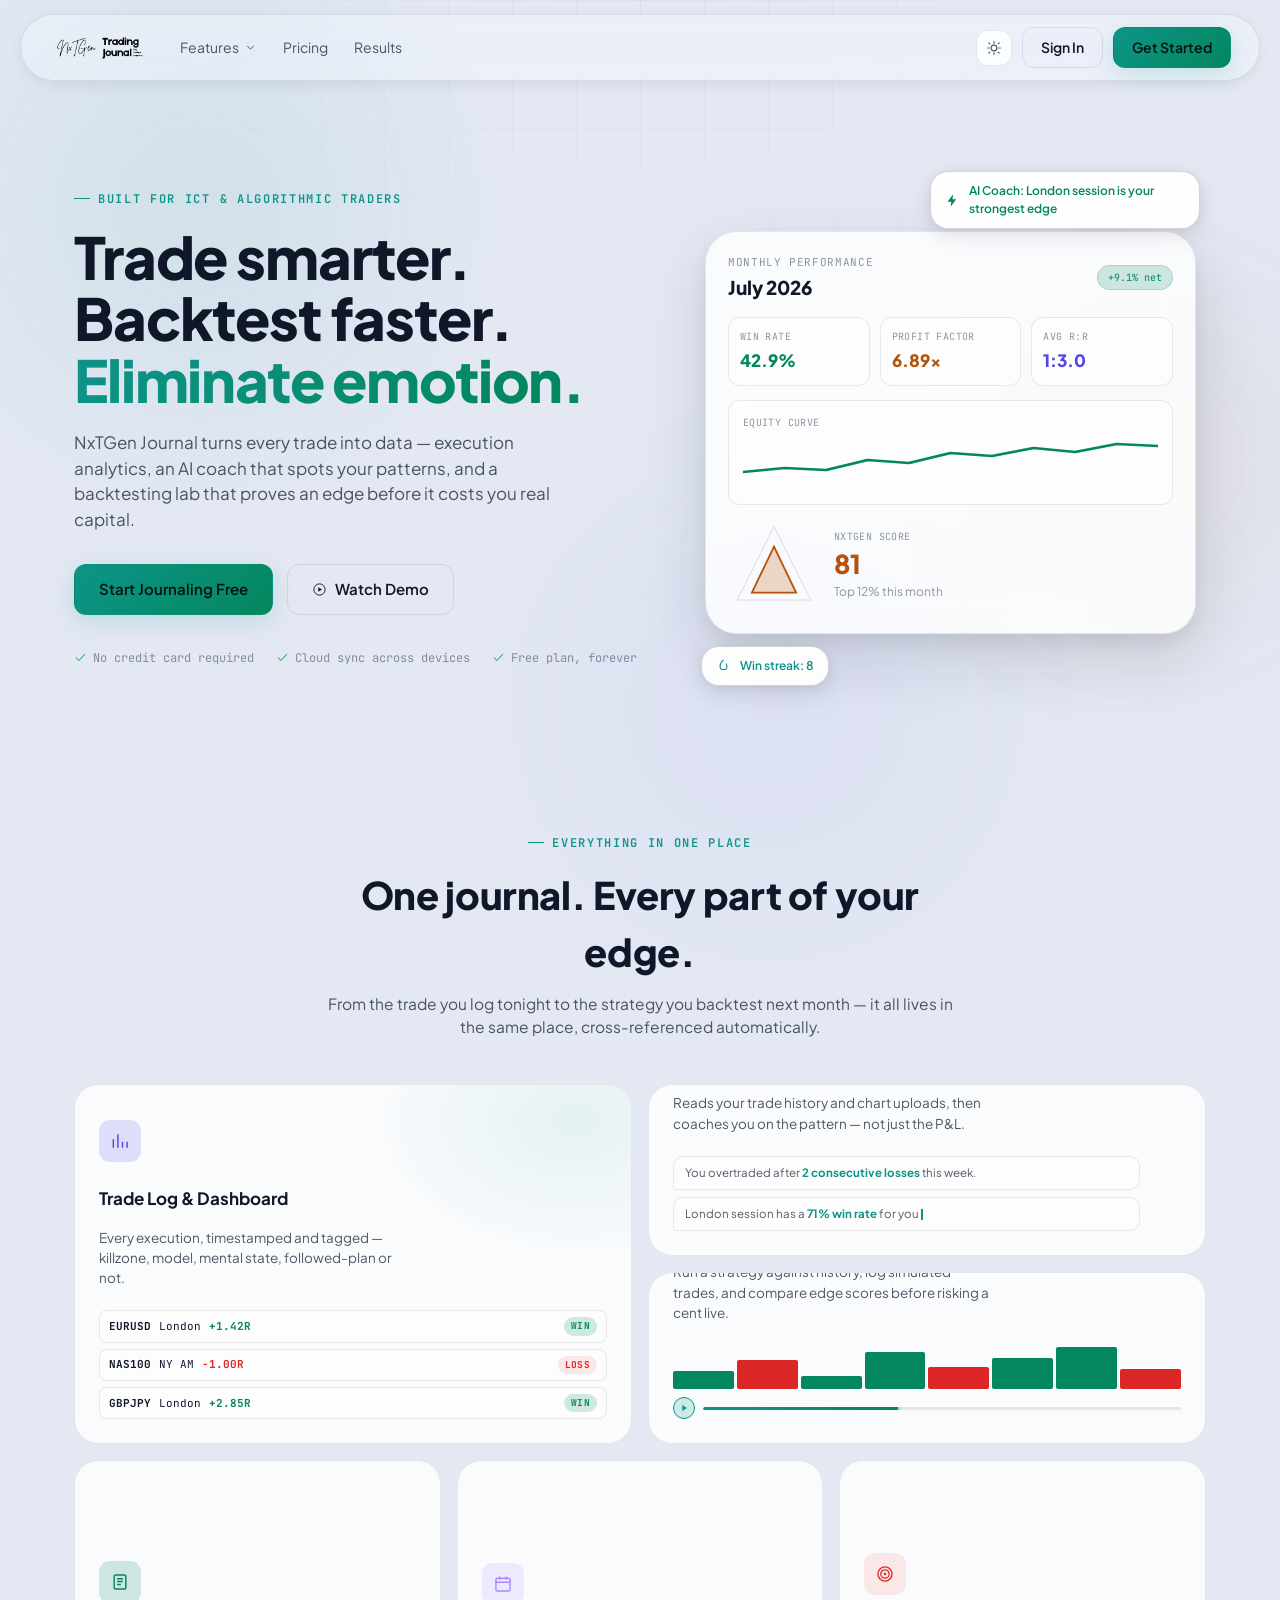
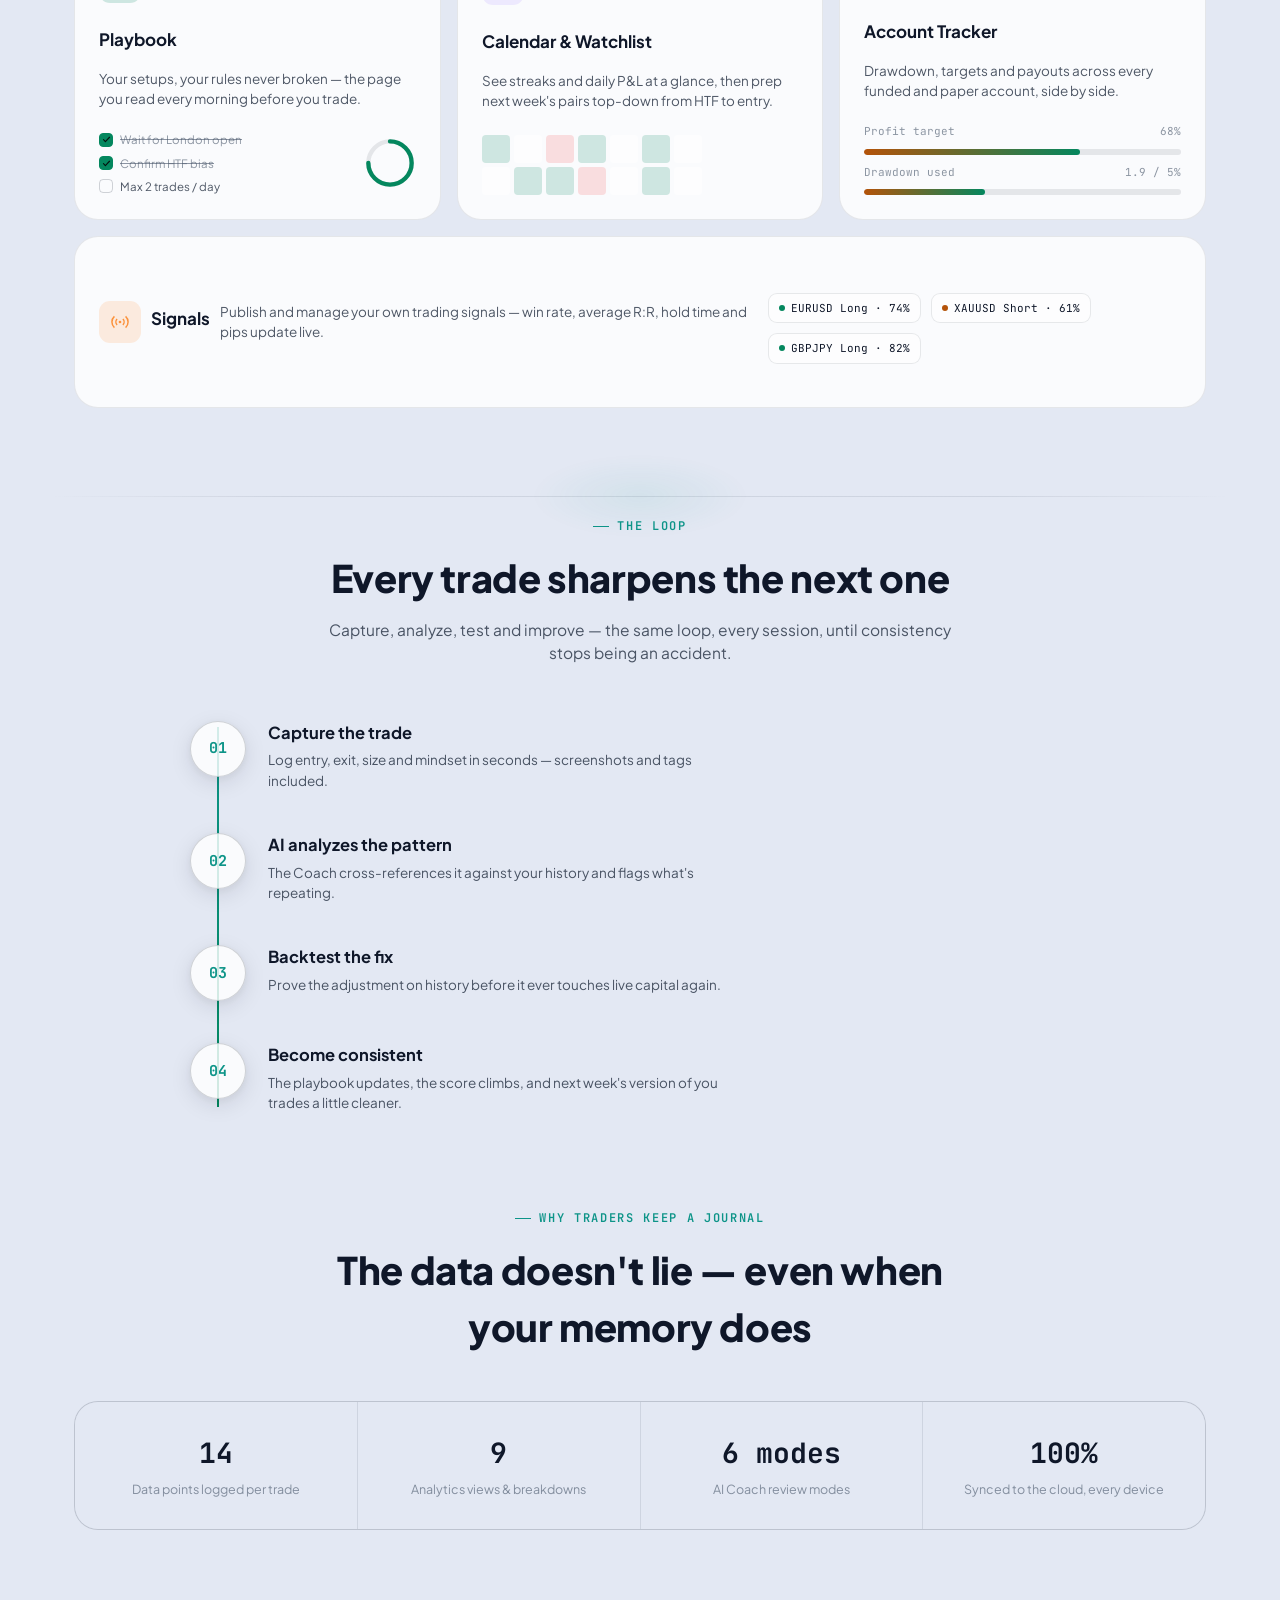
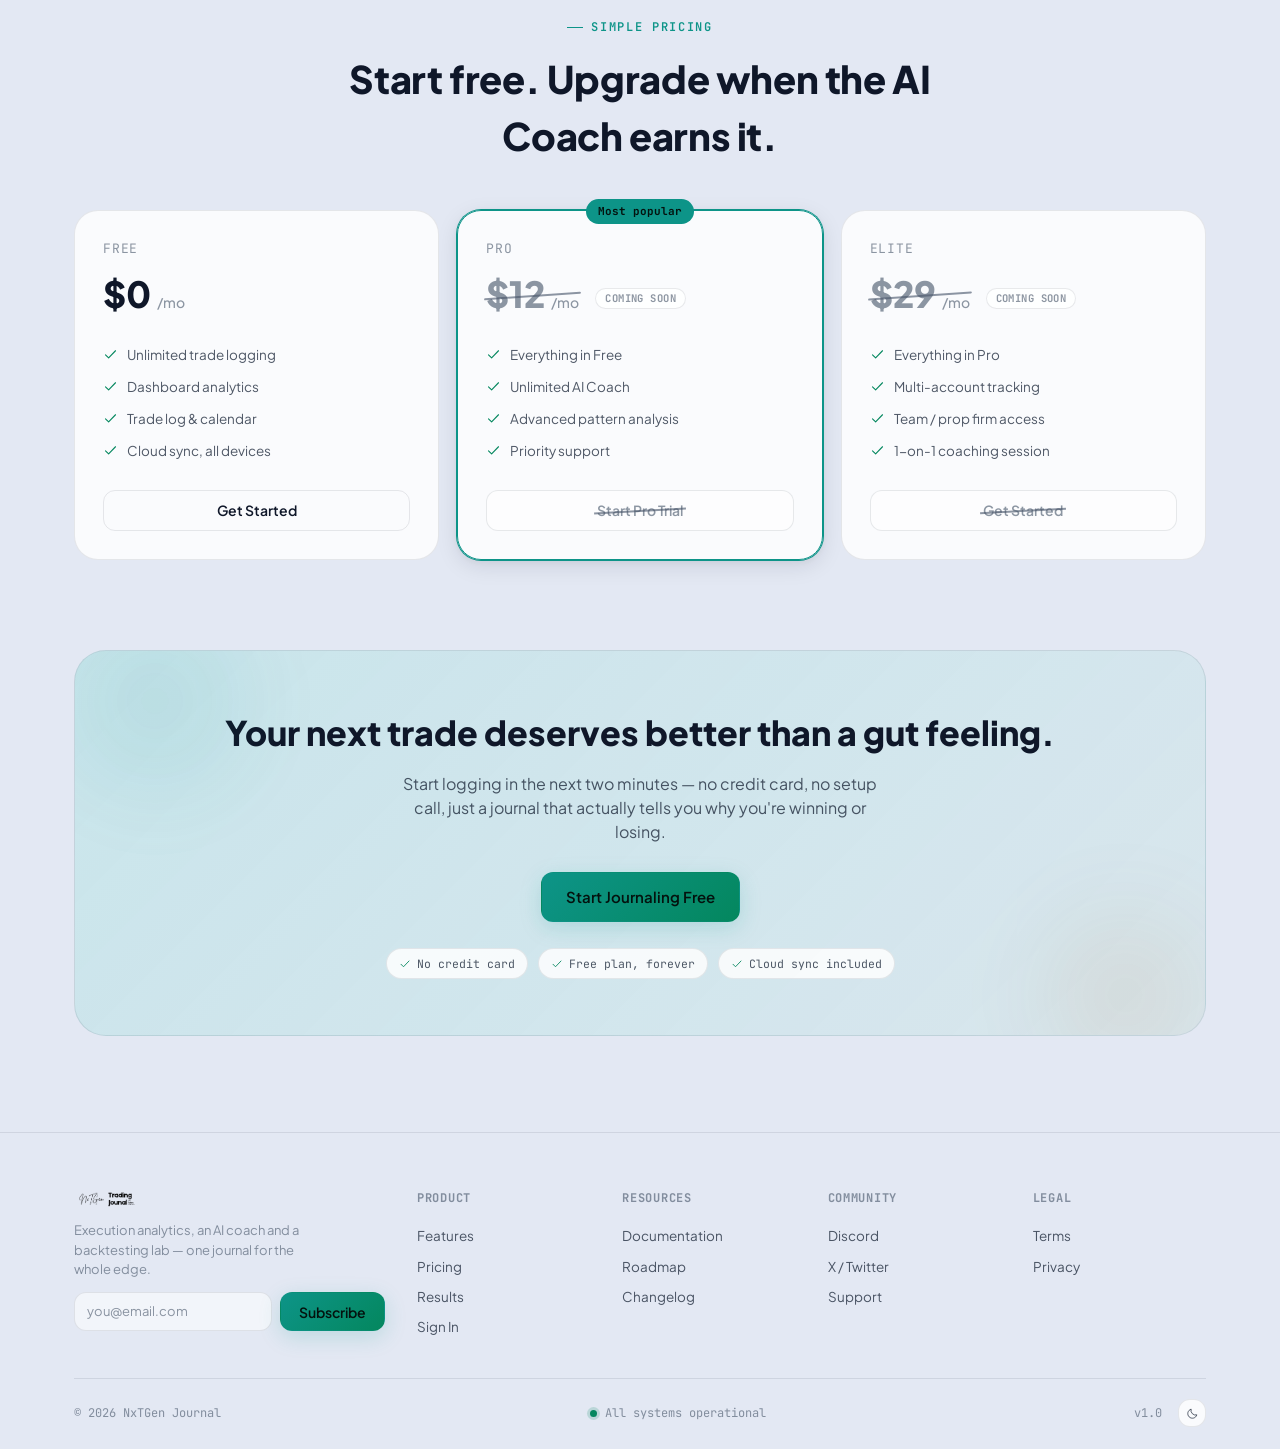
==== commit 67c97dcc: "Update index.html" ====
--- a/index.html
+++ b/index.html
@@ -193,7 +193,9 @@
 .hero{position:relative;z-index:1;padding:76px 0 60px}
 .hero-grid{display:grid;grid-template-columns:1.05fr .95fr;gap:56px;align-items:center}
 .hero h1{font-size:clamp(34px,4.6vw,58px);font-weight:800;line-height:1.06;letter-spacing:-.02em;margin:18px 0 20px}
-.hero h1 .hl{background:linear-gradient(100deg,var(--teal),var(--green) 60%);-webkit-background-clip:text;background-clip:text;color:transparent}
+.hero h1 .hl{background:linear-gradient(100deg,var(--teal),var(--green) 45%,var(--teal) 90%);background-size:200% auto;
+  -webkit-background-clip:text;background-clip:text;color:transparent;animation:hlshift 8s ease-in-out infinite}
+@keyframes hlshift{0%,100%{background-position:0% 50%}50%{background-position:100% 50%}}
 .hero p.sub{font-size:17px;color:var(--text2);max-width:520px;margin-bottom:32px}
 .hero-ctas{display:flex;gap:14px;flex-wrap:wrap;margin-bottom:34px}
 .hero-trust{display:flex;gap:22px;flex-wrap:wrap;font-size:12px;color:var(--text3);font-family:var(--font-mono)}
@@ -381,13 +383,203 @@
   .nav-right{gap:3px}
   .btn{padding:6px 9px;font-size:11.5px}
 }
+
+/* ══════════════════════════════════════════════════════
+   Layered atmosphere — grid texture, extra glow orbs,
+   cursor-reactive light, floating particles
+   ══════════════════════════════════════════════════════ */
+.grid-texture{
+  position:fixed;inset:0;pointer-events:none;z-index:0;opacity:.35;
+  background-image:
+    linear-gradient(var(--glass-border) 1px,transparent 1px),
+    linear-gradient(90deg,var(--glass-border) 1px,transparent 1px);
+  background-size:64px 64px;
+  mask-image:radial-gradient(ellipse 70% 55% at 50% 0%,#000 0%,transparent 75%);
+  -webkit-mask-image:radial-gradient(ellipse 70% 55% at 50% 0%,#000 0%,transparent 75%);
+}
+.glow-c{position:fixed;bottom:-14%;left:35%;width:640px;height:640px;border-radius:50%;
+  background:radial-gradient(circle,var(--blue-glow),transparent 70%);filter:blur(60px);pointer-events:none;z-index:0;opacity:.28}
+.cursor-glow{
+  position:fixed;top:0;left:0;width:480px;height:480px;border-radius:50%;pointer-events:none;z-index:0;
+  background:radial-gradient(circle,var(--teal-glow),transparent 68%);
+  transform:translate(calc(var(--mx,50vw) - 50%),calc(var(--my,50vh) - 50%));
+  opacity:0;transition:opacity .5s var(--ease);will-change:transform;
+}
+.cursor-glow.active{opacity:.55}
+[data-theme="light"] .cursor-glow{opacity:0 !important}
+.particle{position:absolute;border-radius:50%;background:var(--teal);opacity:.16;pointer-events:none;
+  animation:drift 14s ease-in-out infinite}
+@keyframes drift{
+  0%,100%{transform:translate(0,0)}
+  25%{transform:translate(14px,-18px)}
+  50%{transform:translate(-10px,-30px)}
+  75%{transform:translate(-18px,-10px)}
+}
+.hero-particles{position:absolute;inset:0;overflow:hidden;pointer-events:none;z-index:0}
+
+/* ── Section dividers: blend, don't cut ── */
+.sec-divider{position:relative;height:1px;margin:0 auto;max-width:1180px;
+  background:linear-gradient(90deg,transparent,var(--glass-border) 20%,var(--glass-border) 80%,transparent)}
+.sec-divider::after{content:'';position:absolute;top:-40px;left:50%;transform:translateX(-50%);
+  width:220px;height:80px;background:radial-gradient(ellipse,var(--teal-glow),transparent 72%);opacity:.4;filter:blur(6px)}
+
+/* ── Reveal variants + stagger ── */
+.reveal-scale{opacity:0;transform:scale(.94);transition:opacity .55s var(--ease),transform .55s var(--ease)}
+.reveal-scale.in{opacity:1;transform:scale(1)}
+.stagger.in{transition-delay:calc(var(--i,0) * 70ms)}
+
+/* ── Feature card mini-UI previews ── */
+.bento-card{gap:10px}
+.bento-card .mini-ui{margin-top:auto;position:relative;z-index:1}
+.bento-card::before{
+  content:'';position:absolute;inset:-1px;border-radius:inherit;padding:1px;
+  background:linear-gradient(135deg,var(--glass-border-h),transparent 40%,transparent 60%,var(--glass-border-h));
+  -webkit-mask:linear-gradient(#000 0 0) content-box,linear-gradient(#000 0 0);
+  -webkit-mask-composite:xor;mask-composite:exclude;
+  opacity:0;transition:opacity .25s var(--ease);pointer-events:none
+}
+.bento-card:hover::before{opacity:1}
+.bento-card .b-glow{position:absolute;inset:0;opacity:0;transition:opacity .3s var(--ease);pointer-events:none}
+.bento-card:hover .b-glow{opacity:1}
+
+/* Trade Log mini table */
+.mini-trades{display:flex;flex-direction:column;gap:6px;font-family:var(--font-mono);font-size:11px;margin-top:12px}
+.mini-trade-row{display:flex;align-items:center;gap:8px;background:var(--glass-0);border:1px solid var(--glass-border);
+  border-radius:8px;padding:6px 9px;transition:transform .2s var(--ease),border-color .2s var(--ease)}
+.bento-card:hover .mini-trade-row{transform:translateX(2px)}
+.mini-trade-row:nth-child(2):hover, .mini-trade-row:hover{border-color:var(--glass-border-h)}
+.mini-trade-row .sym{font-weight:700;color:var(--text)}
+.mini-trade-row .badge{margin-left:auto;font-size:9.5px;font-weight:700;padding:2px 7px;border-radius:99px;letter-spacing:.03em}
+.badge.win{background:var(--green-glow);color:var(--green)}
+.badge.loss{background:rgba(248,113,113,.16);color:var(--red)}
+.mini-trade-row .pnl{font-weight:700}
+.mini-trade-row .pnl.g{color:var(--green)} .mini-trade-row .pnl.r{color:var(--red)}
+
+/* AI Coach chat preview */
+.mini-chat{display:flex;flex-direction:column;gap:7px;margin-top:12px}
+.mini-chat-bubble{background:var(--glass-0);border:1px solid var(--glass-border);border-radius:10px 10px 10px 3px;
+  padding:8px 11px;font-size:11.5px;color:var(--text2);max-width:92%;line-height:1.4}
+.mini-chat-bubble b{color:var(--teal);font-weight:700}
+.typing-cursor{display:inline-block;width:2px;height:11px;background:var(--teal);margin-left:2px;
+  animation:blink 1s step-start infinite;vertical-align:middle}
+@keyframes blink{50%{opacity:0}}
+
+/* Backtesting mini chart + controls */
+.mini-backtest{margin-top:12px}
+.mini-candles{display:flex;align-items:flex-end;gap:3px;height:44px;margin-bottom:8px}
+.mini-candles i{flex:1;border-radius:2px;background:var(--glass-border-h);display:block}
+.mini-candles i.g{background:var(--green)} .mini-candles i.r{background:var(--red)}
+.mini-bt-controls{display:flex;align-items:center;gap:8px}
+.mini-bt-play{width:22px;height:22px;border-radius:50%;background:var(--teal-glow);border:1px solid var(--teal);
+  color:var(--teal);display:flex;align-items:center;justify-content:center;cursor:pointer;flex-shrink:0}
+.mini-bt-play svg{width:10px;height:10px}
+.mini-scrub{flex:1;height:3px;border-radius:99px;background:var(--glass-border);position:relative;overflow:hidden}
+.mini-scrub .fill{position:absolute;inset:0 60% 0 0;background:linear-gradient(90deg,var(--teal),var(--green));border-radius:99px}
+.mini-scrub .fill::after{content:'';position:absolute;right:-4px;top:50%;transform:translateY(-50%);width:8px;height:8px;
+  border-radius:50%;background:var(--green);box-shadow:0 0 0 3px var(--green-glow)}
+
+/* Playbook checklist */
+.mini-playbook{display:flex;gap:14px;align-items:center;margin-top:12px}
+.mini-checklist{display:flex;flex-direction:column;gap:6px;flex:1;font-size:11.5px;color:var(--text2)}
+.mini-check-item{display:flex;align-items:center;gap:7px}
+.mini-check-item .box{width:14px;height:14px;border-radius:4px;border:1.5px solid var(--glass-border-h);flex-shrink:0;
+  display:flex;align-items:center;justify-content:center}
+.mini-check-item.done .box{background:var(--green);border-color:var(--green)}
+.mini-check-item.done .box svg{width:9px;height:9px;stroke:#04120e}
+.mini-check-item.done span{color:var(--text3);text-decoration:line-through}
+.mini-progress-ring{width:52px;height:52px;flex-shrink:0}
+
+/* Account tracker */
+.mini-account{margin-top:12px;display:flex;flex-direction:column;gap:9px}
+.mini-acc-row{display:flex;justify-content:space-between;font-size:11px;color:var(--text3);font-family:var(--font-mono)}
+.mini-acc-bar{height:6px;border-radius:99px;background:var(--glass-border);overflow:hidden}
+.mini-acc-bar .fill{height:100%;border-radius:99px;background:linear-gradient(90deg,var(--gold),var(--green));width:0;
+  transition:width 1.1s var(--ease)}
+.bento-card.in .mini-acc-bar .fill{width:var(--pct,62%)}
+
+/* Signals row */
+.mini-signals{display:flex;gap:10px;margin-top:12px;flex-wrap:wrap}
+.mini-signal-chip{display:flex;align-items:center;gap:6px;background:var(--glass-0);border:1px solid var(--glass-border);
+  border-radius:9px;padding:6px 10px;font-size:11px;font-family:var(--font-mono)}
+.mini-signal-chip .dot{width:6px;height:6px;border-radius:50%}
+.mini-signal-chip .dot.g{background:var(--green)} .mini-signal-chip .dot.gold{background:var(--gold)}
+
+/* ── How It Works timeline ── */
+.howit{padding:20px 0 96px}
+.howit-line{position:relative;max-width:900px;margin:56px auto 0}
+.howit-line::before{
+  content:'';position:absolute;left:27px;top:6px;bottom:6px;width:2px;
+  background:linear-gradient(var(--glass-border-h),var(--glass-border) 90%);
+}
+.howit-line .fill-line{position:absolute;left:27px;top:6px;width:2px;height:0;
+  background:linear-gradient(var(--teal),var(--green));transition:height 1.4s var(--ease) .1s}
+.howit-line.in .fill-line{height:calc(100% - 12px)}
+.howit-step{display:flex;gap:22px;padding:0 0 42px;position:relative}
+.howit-step:last-child{padding-bottom:0}
+.howit-num{width:56px;height:56px;border-radius:50%;background:var(--glass-1);border:1px solid var(--glass-border-h);
+  display:flex;align-items:center;justify-content:center;flex-shrink:0;font-family:var(--font-mono);font-weight:700;
+  font-size:15px;color:var(--teal);position:relative;z-index:1;box-shadow:var(--shadow-md)}
+.howit-body h3{font-size:16.5px;font-weight:700;margin-bottom:5px}
+.howit-body p{font-size:13.5px;color:var(--text2);max-width:480px}
+
+/* ── Social proof strip (extends stats) ── */
+.stats .section-head p{color:var(--text2);font-size:15.5px;margin-top:6px}
+.stat-cell{position:relative;overflow:hidden}
+.stat-cell::after{content:'';position:absolute;inset:0;opacity:0;transition:opacity .3s;
+  background:radial-gradient(circle at 50% 0%,var(--teal-glow),transparent 70%)}
+.stat-cell:hover::after{opacity:1}
+.stat-cell .v{font-family:var(--font-mono);font-size:28px;font-weight:700;color:var(--text)}
+.stat-cell .l{font-size:12.5px;color:var(--text3);margin-top:6px}
+
+/* ── CTA banner enrichment ── */
+.cta-inner{position:relative}
+.cta-glass-orb{position:absolute;width:280px;height:280px;border-radius:50%;pointer-events:none;filter:blur(30px)}
+.cta-orb-1{top:-90px;left:-60px;background:radial-gradient(circle,var(--teal-glow),transparent 70%);opacity:.6}
+.cta-orb-2{bottom:-100px;right:-60px;background:radial-gradient(circle,var(--gold-glow),transparent 70%);opacity:.5}
+.cta-mini-badges{display:flex;gap:10px;justify-content:center;flex-wrap:wrap;margin-top:26px;position:relative;z-index:1}
+.cta-mini-badge{display:flex;align-items:center;gap:6px;font-size:11.5px;font-family:var(--font-mono);
+  background:var(--glass-1);border:1px solid var(--glass-border);border-radius:99px;padding:6px 12px;color:var(--text2);
+  animation:float 6s ease-in-out infinite}
+.cta-mini-badge .icn{width:12px;height:12px;color:var(--green)}
+
+/* ── Footer expansion ── */
+footer{padding:56px 0 22px}
+.foot-grid{display:grid;grid-template-columns:1.4fr repeat(4,1fr);gap:32px;padding-bottom:36px;
+  border-bottom:1px solid var(--border)}
+.foot-col h4{font-size:12px;text-transform:uppercase;letter-spacing:.06em;color:var(--text3);margin-bottom:14px;font-family:var(--font-mono)}
+.foot-col a{display:block;font-size:13.5px;color:var(--text2);padding:5px 0}
+.foot-col a:hover{color:var(--text)}
+.foot-newsletter{display:flex;gap:8px;margin-top:12px}
+.foot-newsletter input{flex:1;min-width:0;background:var(--glass-0);border:1px solid var(--glass-border);
+  border-radius:var(--r-md);padding:9px 12px;font:inherit;font-size:13px;color:var(--text)}
+.foot-newsletter input::placeholder{color:var(--text3)}
+.foot-bottom{display:flex;justify-content:space-between;align-items:center;flex-wrap:wrap;gap:14px;padding-top:20px}
+.foot-status{display:flex;align-items:center;gap:8px;font-size:12px;color:var(--text3);font-family:var(--font-mono)}
+.foot-status .dot{width:7px;height:7px;border-radius:50%;background:var(--green);box-shadow:0 0 0 3px var(--green-glow)}
+.foot-meta{display:flex;align-items:center;gap:16px;font-size:12px;color:var(--text3);font-family:var(--font-mono)}
+@media (max-width:900px){
+  .foot-grid{grid-template-columns:1fr 1fr;gap:26px 20px}
+  .howit-body p{max-width:none}
+}
+@media (max-width:560px){
+  .foot-grid{grid-template-columns:1fr}
+}
+
+/* ── Reduced motion ── */
+@media (prefers-reduced-motion: reduce){
+  *{animation-duration:.001ms !important;animation-iteration-count:1 !important;transition-duration:.001ms !important;scroll-behavior:auto !important}
+  .cursor-glow{display:none}
+}
 </style>
 </head>
 <body>
 
 <div class="noise"></div>
+<div class="grid-texture"></div>
 <div class="glow-a"></div>
 <div class="glow-b"></div>
+<div class="glow-c"></div>
+<div class="cursor-glow" id="cursorGlow"></div>
 
 <!-- ══ NAV ══ -->
 <nav class="topnav">
@@ -472,6 +664,13 @@
     </div>
 
     <div class="mock-wrap">
+      <div class="hero-particles" aria-hidden="true">
+        <div class="particle" style="width:5px;height:5px;top:12%;left:8%;animation-delay:0s"></div>
+        <div class="particle" style="width:3px;height:3px;top:28%;left:88%;animation-delay:2s"></div>
+        <div class="particle" style="width:4px;height:4px;top:70%;left:15%;animation-delay:4s"></div>
+        <div class="particle" style="width:3px;height:3px;top:82%;left:75%;animation-delay:6s"></div>
+        <div class="particle" style="width:5px;height:5px;top:48%;left:94%;animation-delay:1s"></div>
+      </div>
       <div class="mock-float-badge mock-float-1">
         <svg class="icn" viewBox="0 0 24 24"><path d="M13 2L4 14h6l-1 8 9-12h-6l1-8z" fill="currentColor" stroke="none"/></svg>
         AI Coach: London session is your strongest edge
@@ -527,28 +726,60 @@
       <p>From the trade you log tonight to the strategy you backtest next month — it all lives in the same place, cross-referenced automatically.</p>
     </div>
     <div class="bento">
-      <div class="bento-card bento-1 reveal">
+      <div class="bento-card bento-1 reveal stagger" style="--i:0">
         <div class="b-bg"></div>
         <div class="b-ico" style="background:var(--blue-glow);color:var(--blue)"><svg viewBox="0 0 24 24" fill="none" stroke="currentColor" stroke-width="1.75"><path d="M4 20V10M9.5 20V4M15 20v-7M20.5 20V13"/></svg></div>
         <h3>Trade Log &amp; Dashboard</h3>
-        <p>Every execution, timestamped and tagged — killzone, model, mental state, followed-plan or not. Win rate, profit factor, drawdown and equity curve update the instant you save.</p>
-      </div>
-      <div class="bento-card bento-2 reveal">
+        <p>Every execution, timestamped and tagged — killzone, model, mental state, followed-plan or not.</p>
+        <div class="mini-trades">
+          <div class="mini-trade-row"><span class="sym">EURUSD</span><span>London</span><span class="pnl g">+1.42R</span><span class="badge win">WIN</span></div>
+          <div class="mini-trade-row"><span class="sym">NAS100</span><span>NY AM</span><span class="pnl r">-1.00R</span><span class="badge loss">LOSS</span></div>
+          <div class="mini-trade-row"><span class="sym">GBPJPY</span><span>London</span><span class="pnl g">+2.85R</span><span class="badge win">WIN</span></div>
+        </div>
+      </div>
+      <div class="bento-card bento-2 reveal stagger" style="--i:1">
         <div class="b-ico" style="background:var(--teal-glow);color:var(--teal)"><svg viewBox="0 0 24 24" fill="none" stroke="currentColor" stroke-width="1.75"><rect x="5" y="8.5" width="14" height="10" rx="2.5"/><path d="M12 8.5V5.5M9 5.5h6"/><circle cx="9.3" cy="13.3" r="1.1" fill="currentColor" stroke="none"/><circle cx="14.7" cy="13.3" r="1.1" fill="currentColor" stroke="none"/></svg></div>
         <h3>AI Trading Coach</h3>
         <p>Reads your trade history and chart uploads, then coaches you on the pattern — not just the P&amp;L.</p>
-      </div>
-      <div class="bento-card bento-3 reveal">
+        <div class="mini-chat">
+          <div class="mini-chat-bubble">You overtraded after <b>2 consecutive losses</b> this week.</div>
+          <div class="mini-chat-bubble">London session has a <b>71% win rate</b> for you<span class="typing-cursor"></span></div>
+        </div>
+      </div>
+      <div class="bento-card bento-3 reveal stagger" style="--i:2">
         <div class="b-ico" style="background:var(--gold-glow);color:var(--gold)"><svg viewBox="0 0 24 24" fill="none" stroke="currentColor" stroke-width="1.75"><path d="M10 3h4M9.5 3v6.5L4.7 18a1.5 1.5 0 001.3 2.3h12a1.5 1.5 0 001.3-2.3L14.5 9.5V3"/></svg></div>
         <h3>Backtesting Lab</h3>
         <p>Run a strategy against history, log simulated trades, and compare edge scores before risking a cent live.</p>
-      </div>
-      <div class="bento-card bento-4 reveal">
+        <div class="mini-backtest">
+          <div class="mini-candles" aria-hidden="true">
+            <i class="g" style="height:40%"></i><i class="r" style="height:65%"></i><i class="g" style="height:30%"></i>
+            <i class="g" style="height:85%"></i><i class="r" style="height:50%"></i><i class="g" style="height:70%"></i>
+            <i class="g" style="height:95%"></i><i class="r" style="height:45%"></i>
+          </div>
+          <div class="mini-bt-controls">
+            <span class="mini-bt-play"><svg viewBox="0 0 24 24" fill="currentColor"><path d="M8 5v14l11-7z"/></svg></span>
+            <span class="mini-scrub"><span class="fill"></span></span>
+          </div>
+        </div>
+      </div>
+      <div class="bento-card bento-4 reveal stagger" style="--i:0">
         <div class="b-ico" style="background:var(--green-glow);color:var(--green)"><svg viewBox="0 0 24 24" fill="none" stroke="currentColor" stroke-width="1.75"><path d="M6.5 3.5h11a1.5 1.5 0 011.5 1.5v14a1.5 1.5 0 01-1.5 1.5h-11A1.5 1.5 0 015 19V5a1.5 1.5 0 011.5-1.5z"/><path d="M8.5 8h7M8.5 11.5h7M8.5 15h4.5"/></svg></div>
         <h3>Playbook</h3>
-        <p>Your setups, your 10 rules never broken, your trading schedule — the page you read every morning before you trade.</p>
-      </div>
-      <div class="bento-card bento-5 reveal">
+        <p>Your setups, your rules never broken — the page you read every morning before you trade.</p>
+        <div class="mini-playbook">
+          <div class="mini-checklist">
+            <div class="mini-check-item done"><span class="box"><svg viewBox="0 0 24 24" fill="none" stroke-width="3" stroke-linecap="round" stroke-linejoin="round"><path d="M4 12.5l5 5L20 6"/></svg></span><span>Wait for London open</span></div>
+            <div class="mini-check-item done"><span class="box"><svg viewBox="0 0 24 24" fill="none" stroke-width="3" stroke-linecap="round" stroke-linejoin="round"><path d="M4 12.5l5 5L20 6"/></svg></span><span>Confirm HTF bias</span></div>
+            <div class="mini-check-item"><span class="box"></span><span>Max 2 trades / day</span></div>
+          </div>
+          <svg class="mini-progress-ring" viewBox="0 0 36 36">
+            <circle cx="18" cy="18" r="15" fill="none" stroke="var(--glass-border)" stroke-width="3"/>
+            <circle cx="18" cy="18" r="15" fill="none" stroke="var(--green)" stroke-width="3" stroke-linecap="round"
+              stroke-dasharray="94.2" stroke-dashoffset="24" transform="rotate(-90 18 18)"/>
+          </svg>
+        </div>
+      </div>
+      <div class="bento-card bento-5 reveal stagger" style="--i:1">
         <div class="b-ico" style="background:rgba(167,139,250,.16);color:#a78bfa"><svg viewBox="0 0 24 24" fill="none" stroke="currentColor" stroke-width="1.75"><rect x="3.5" y="5" width="17" height="15.5" rx="2"/><path d="M8 3v4M16 3v4M3.5 10h17"/></svg></div>
         <h3>Calendar &amp; Watchlist</h3>
         <p>See streaks and daily P&amp;L at a glance, then prep next week's pairs top-down from HTF to entry.</p>
@@ -557,15 +788,58 @@
           <div class="c"></div><div class="c g"></div><div class="c g"></div><div class="c r"></div><div class="c"></div><div class="c g"></div><div class="c"></div>
         </div>
       </div>
-      <div class="bento-card bento-6 reveal">
+      <div class="bento-card bento-6 reveal stagger" style="--i:2">
         <div class="b-ico" style="background:rgba(248,113,113,.14);color:var(--red)"><svg viewBox="0 0 24 24" fill="none" stroke="currentColor" stroke-width="1.75"><circle cx="12" cy="12" r="8.5" stroke-width="1.6"/><circle cx="12" cy="12" r="5" stroke-width="1.6"/><circle cx="12" cy="12" r="1.5" fill="currentColor" stroke="none"/></svg></div>
         <h3>Account Tracker</h3>
         <p>Drawdown, targets and payouts across every funded and paper account, side by side.</p>
+        <div class="mini-account">
+          <div class="mini-acc-row"><span>Profit target</span><span>68%</span></div>
+          <div class="mini-acc-bar"><div class="fill" style="--pct:68%"></div></div>
+          <div class="mini-acc-row"><span>Drawdown used</span><span>1.9 / 5%</span></div>
+          <div class="mini-acc-bar"><div class="fill" style="--pct:38%"></div></div>
+        </div>
       </div>
       <div class="bento-card bento-7 reveal">
         <div class="b-ico" style="background:rgba(251,146,60,.16);color:#fb923c"><svg viewBox="0 0 24 24" fill="none" stroke="currentColor" stroke-width="1.75"><circle cx="12" cy="12" r="1.6" fill="currentColor" stroke="none"/><path d="M8.5 8.5a5 5 0 000 7M15.5 8.5a5 5 0 010 7M5.3 5.3a9 9 0 000 13.4M18.7 5.3a9 9 0 010 13.4"/></svg></div>
         <h3>Signals</h3>
-        <p>Publish and manage your own trading signals — win rate, average R:R, hold time and pips update live, filterable by market, session and confidence.</p>
+        <p>Publish and manage your own trading signals — win rate, average R:R, hold time and pips update live.</p>
+        <div class="mini-signals">
+          <span class="mini-signal-chip"><span class="dot g"></span>EURUSD Long · 74%</span>
+          <span class="mini-signal-chip"><span class="dot gold"></span>XAUUSD Short · 61%</span>
+          <span class="mini-signal-chip"><span class="dot g"></span>GBPJPY Long · 82%</span>
+        </div>
+      </div>
+    </div>
+  </div>
+</section>
+
+<div class="sec-divider" aria-hidden="true"></div>
+
+<!-- ══ HOW IT WORKS ══ -->
+<section class="howit">
+  <div class="container">
+    <div class="section-head reveal">
+      <span class="eyebrow">The loop</span>
+      <h2>Every trade sharpens the next one</h2>
+      <p>Capture, analyze, test and improve — the same loop, every session, until consistency stops being an accident.</p>
+    </div>
+    <div class="howit-line reveal">
+      <div class="fill-line"></div>
+      <div class="howit-step">
+        <div class="howit-num">01</div>
+        <div class="howit-body"><h3>Capture the trade</h3><p>Log entry, exit, size and mindset in seconds — screenshots and tags included.</p></div>
+      </div>
+      <div class="howit-step">
+        <div class="howit-num">02</div>
+        <div class="howit-body"><h3>AI analyzes the pattern</h3><p>The Coach cross-references it against your history and flags what's repeating.</p></div>
+      </div>
+      <div class="howit-step">
+        <div class="howit-num">03</div>
+        <div class="howit-body"><h3>Backtest the fix</h3><p>Prove the adjustment on history before it ever touches live capital again.</p></div>
+      </div>
+      <div class="howit-step">
+        <div class="howit-num">04</div>
+        <div class="howit-body"><h3>Become consistent</h3><p>The playbook updates, the score climbs, and next week's version of you trades a little cleaner.</p></div>
       </div>
     </div>
   </div>
@@ -636,28 +910,72 @@
 <!-- ══ FINAL CTA ══ -->
 <section class="cta-banner">
   <div class="container">
-    <div class="cta-inner reveal">
+    <div class="cta-inner reveal-scale">
+      <div class="cta-glass-orb cta-orb-1" aria-hidden="true"></div>
+      <div class="cta-glass-orb cta-orb-2" aria-hidden="true"></div>
       <h2>Your next trade deserves better than a gut feeling.</h2>
       <p>Start logging in the next two minutes — no credit card, no setup call, just a journal that actually tells you why you're winning or losing.</p>
       <a class="btn btn-primary btn-lg" href="https://app.nxtgencharts.site/login.html#register">Start Journaling Free</a>
+      <div class="cta-mini-badges">
+        <span class="cta-mini-badge" style="animation-delay:0s"><svg class="icn" viewBox="0 0 24 24"><path d="M4 12.5l5 5L20 6" stroke-linecap="round" stroke-linejoin="round"/></svg> No credit card</span>
+        <span class="cta-mini-badge" style="animation-delay:.6s"><svg class="icn" viewBox="0 0 24 24"><path d="M4 12.5l5 5L20 6" stroke-linecap="round" stroke-linejoin="round"/></svg> Free plan, forever</span>
+        <span class="cta-mini-badge" style="animation-delay:1.2s"><svg class="icn" viewBox="0 0 24 24"><path d="M4 12.5l5 5L20 6" stroke-linecap="round" stroke-linejoin="round"/></svg> Cloud sync included</span>
+      </div>
     </div>
   </div>
 </section>
 
 <!-- ══ FOOTER ══ -->
 <footer>
-  <div class="container foot-row">
-    <div class="foot-brand">
-      <img src="logo.svg" alt="NxTGen Journal">
-    </div>
-    <div class="foot-links">
-      <a href="#features">Features</a>
-      <a href="#pricing">Pricing</a>
-      <a href="https://app.nxtgencharts.site/login.html">Sign In</a>
-      <a href="#" onclick="return false">Terms</a>
-      <a href="#" onclick="return false">Privacy</a>
-    </div>
-    <div class="foot-copy">© 2026 NxTGen Journal</div>
+  <div class="container">
+    <div class="foot-grid reveal">
+      <div class="foot-col">
+        <div class="foot-brand">
+          <img src="logo.svg" alt="NxTGen Journal">
+        </div>
+        <p style="font-size:13px;color:var(--text3);max-width:240px;margin-top:12px">Execution analytics, an AI coach and a backtesting lab — one journal for the whole edge.</p>
+        <div class="foot-newsletter">
+          <input type="email" placeholder="you@email.com" aria-label="Email for updates">
+          <button class="btn btn-primary" type="button">Subscribe</button>
+        </div>
+      </div>
+      <div class="foot-col">
+        <h4>Product</h4>
+        <a href="#features">Features</a>
+        <a href="#pricing">Pricing</a>
+        <a href="#stats">Results</a>
+        <a href="https://app.nxtgencharts.site/login.html">Sign In</a>
+      </div>
+      <div class="foot-col">
+        <h4>Resources</h4>
+        <a href="#" onclick="return false">Documentation</a>
+        <a href="#" onclick="return false">Roadmap</a>
+        <a href="#" onclick="return false">Changelog</a>
+      </div>
+      <div class="foot-col">
+        <h4>Community</h4>
+        <a href="#" onclick="return false">Discord</a>
+        <a href="#" onclick="return false">X / Twitter</a>
+        <a href="#" onclick="return false">Support</a>
+      </div>
+      <div class="foot-col">
+        <h4>Legal</h4>
+        <a href="#" onclick="return false">Terms</a>
+        <a href="#" onclick="return false">Privacy</a>
+      </div>
+    </div>
+    <div class="foot-bottom">
+      <div class="foot-copy">© 2026 NxTGen Journal</div>
+      <div class="foot-status">
+        <span class="dot"></span> All systems operational
+      </div>
+      <div class="foot-meta">
+        <span>v1.0</span>
+        <button class="theme-btn" onclick="toggleTheme()" title="Toggle theme" aria-label="Toggle theme" style="width:28px;height:28px">
+          <svg class="icn" viewBox="0 0 24 24" style="width:13px;height:13px"><path d="M20 14.5A8.5 8.5 0 019.5 4a8.5 8.5 0 1010.5 10.5z" stroke-linejoin="round"/></svg>
+        </button>
+      </div>
+    </div>
   </div>
 </footer>
 
@@ -730,7 +1048,37 @@
 const io = new IntersectionObserver((entries) => {
   entries.forEach(en => { if (en.isIntersecting) { en.target.classList.add('in'); io.unobserve(en.target); } });
 }, { threshold: .12 });
-document.querySelectorAll('.reveal').forEach(el => io.observe(el));
+document.querySelectorAll('.reveal, .reveal-scale, .howit-line').forEach(el => io.observe(el));
+
+// ── Cursor-reactive ambient glow (desktop only, respects reduced motion) ──
+(function initCursorGlow(){
+  const glow = document.getElementById('cursorGlow');
+  const reduce = matchMedia('(prefers-reduced-motion: reduce)').matches;
+  if (!glow || reduce || matchMedia('(pointer:coarse)').matches) return;
+  let raf = null, mx = 0, my = 0;
+  window.addEventListener('pointermove', (e) => {
+    mx = e.clientX; my = e.clientY;
+    glow.classList.add('active');
+    if (raf) return;
+    raf = requestAnimationFrame(() => {
+      document.documentElement.style.setProperty('--mx', mx + 'px');
+      document.documentElement.style.setProperty('--my', my + 'px');
+      raf = null;
+    });
+  }, { passive: true });
+  document.addEventListener('mouseleave', () => glow.classList.remove('active'));
+})();
+
+// ── Backtest replay toggle (mini play button) ──
+document.querySelectorAll('.mini-bt-play').forEach(btn => {
+  btn.addEventListener('click', () => {
+    const scrub = btn.parentElement.querySelector('.mini-scrub .fill');
+    if (!scrub) return;
+    scrub.style.transition = 'inset 3s linear';
+    scrub.style.inset = '0 0% 0 0';
+    setTimeout(() => { scrub.style.transition = ''; scrub.style.inset = '0 60% 0 0'; }, 3100);
+  });
+});
 
 // ── Count-up stats ──
 const statIO = new IntersectionObserver((entries) => {
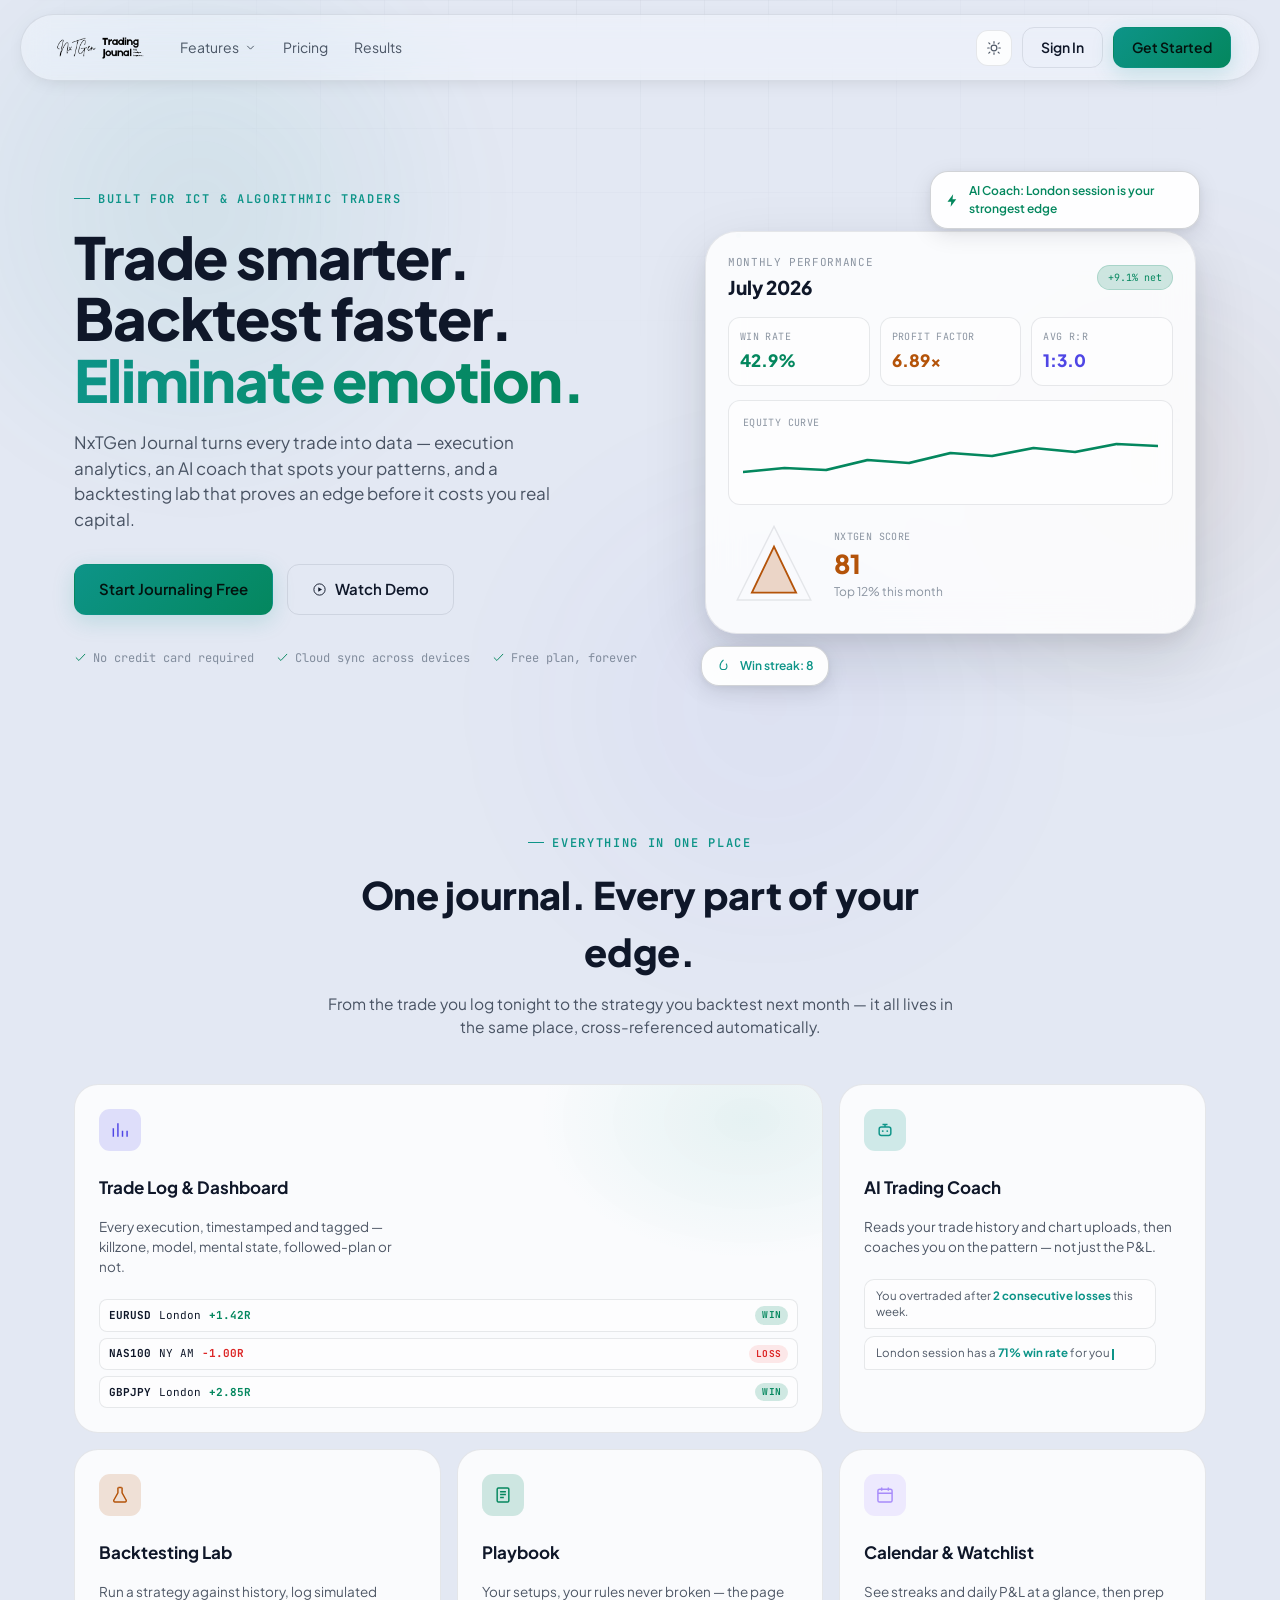
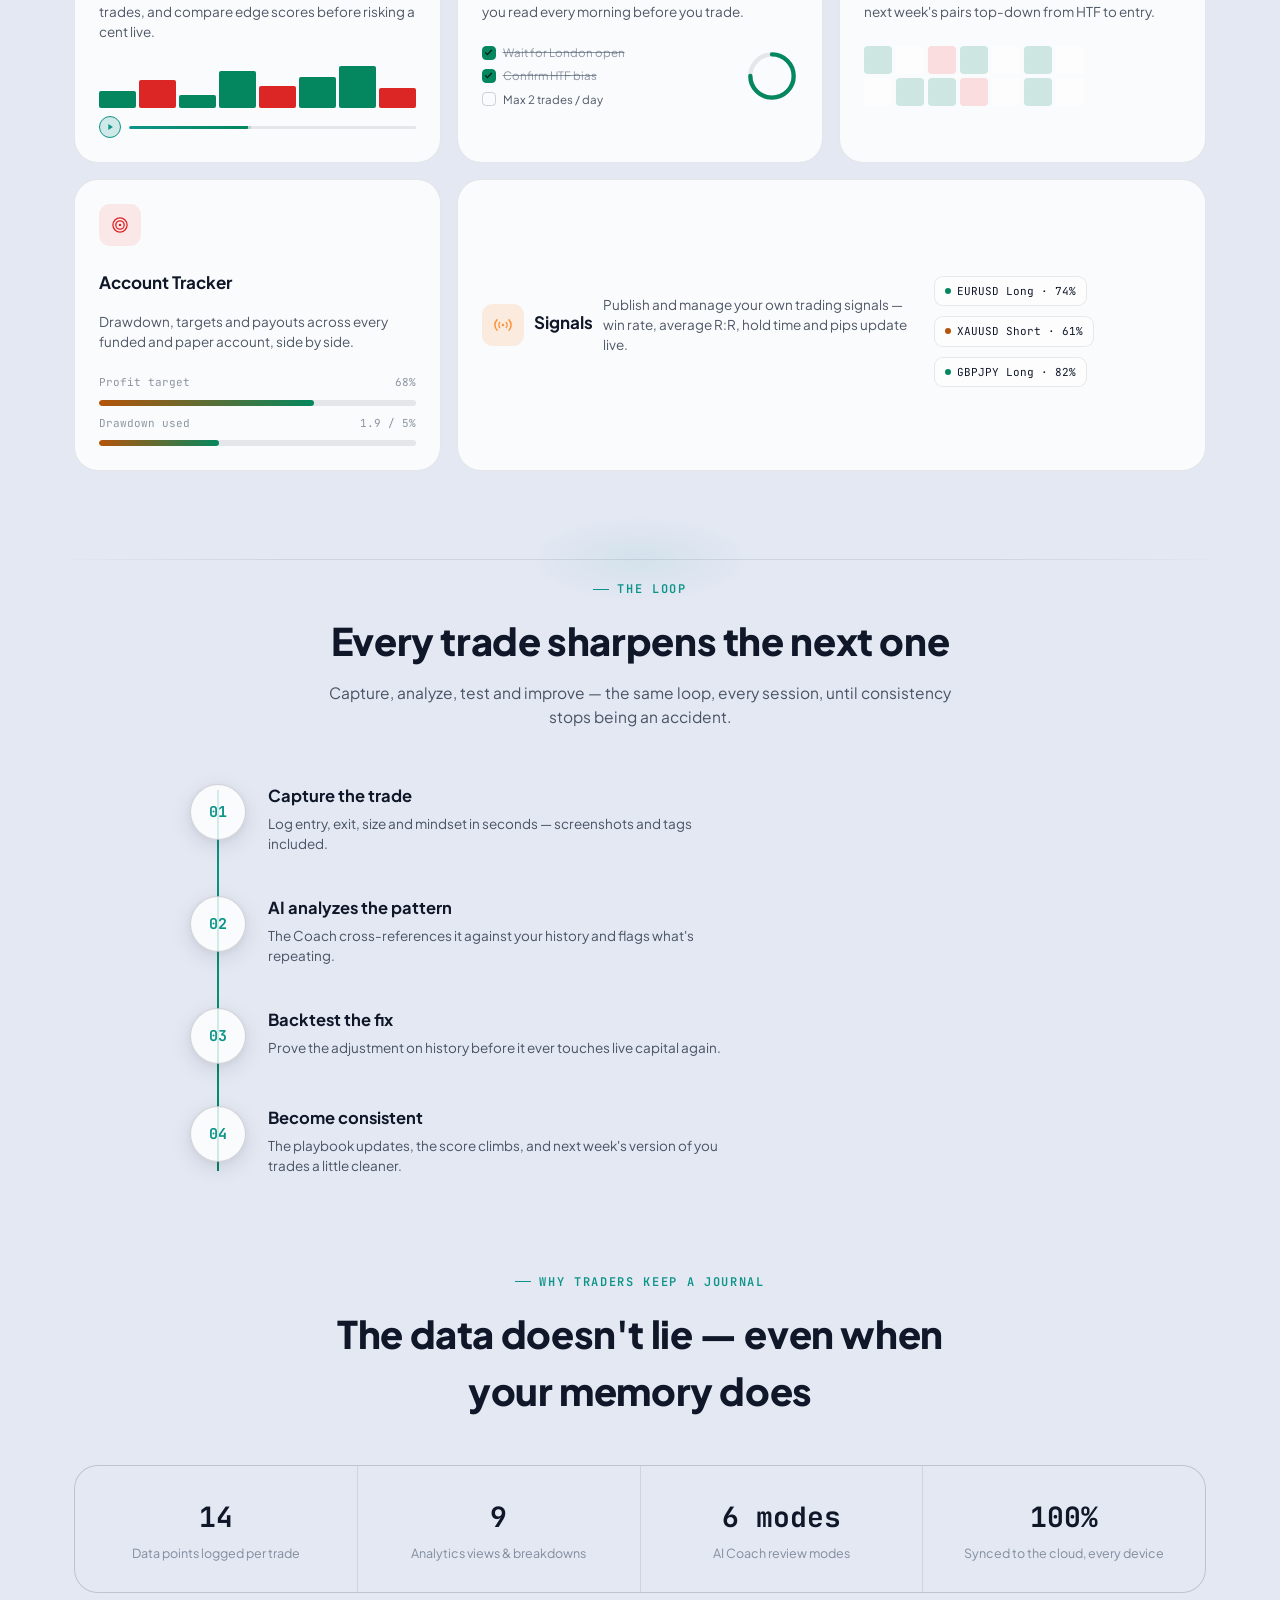
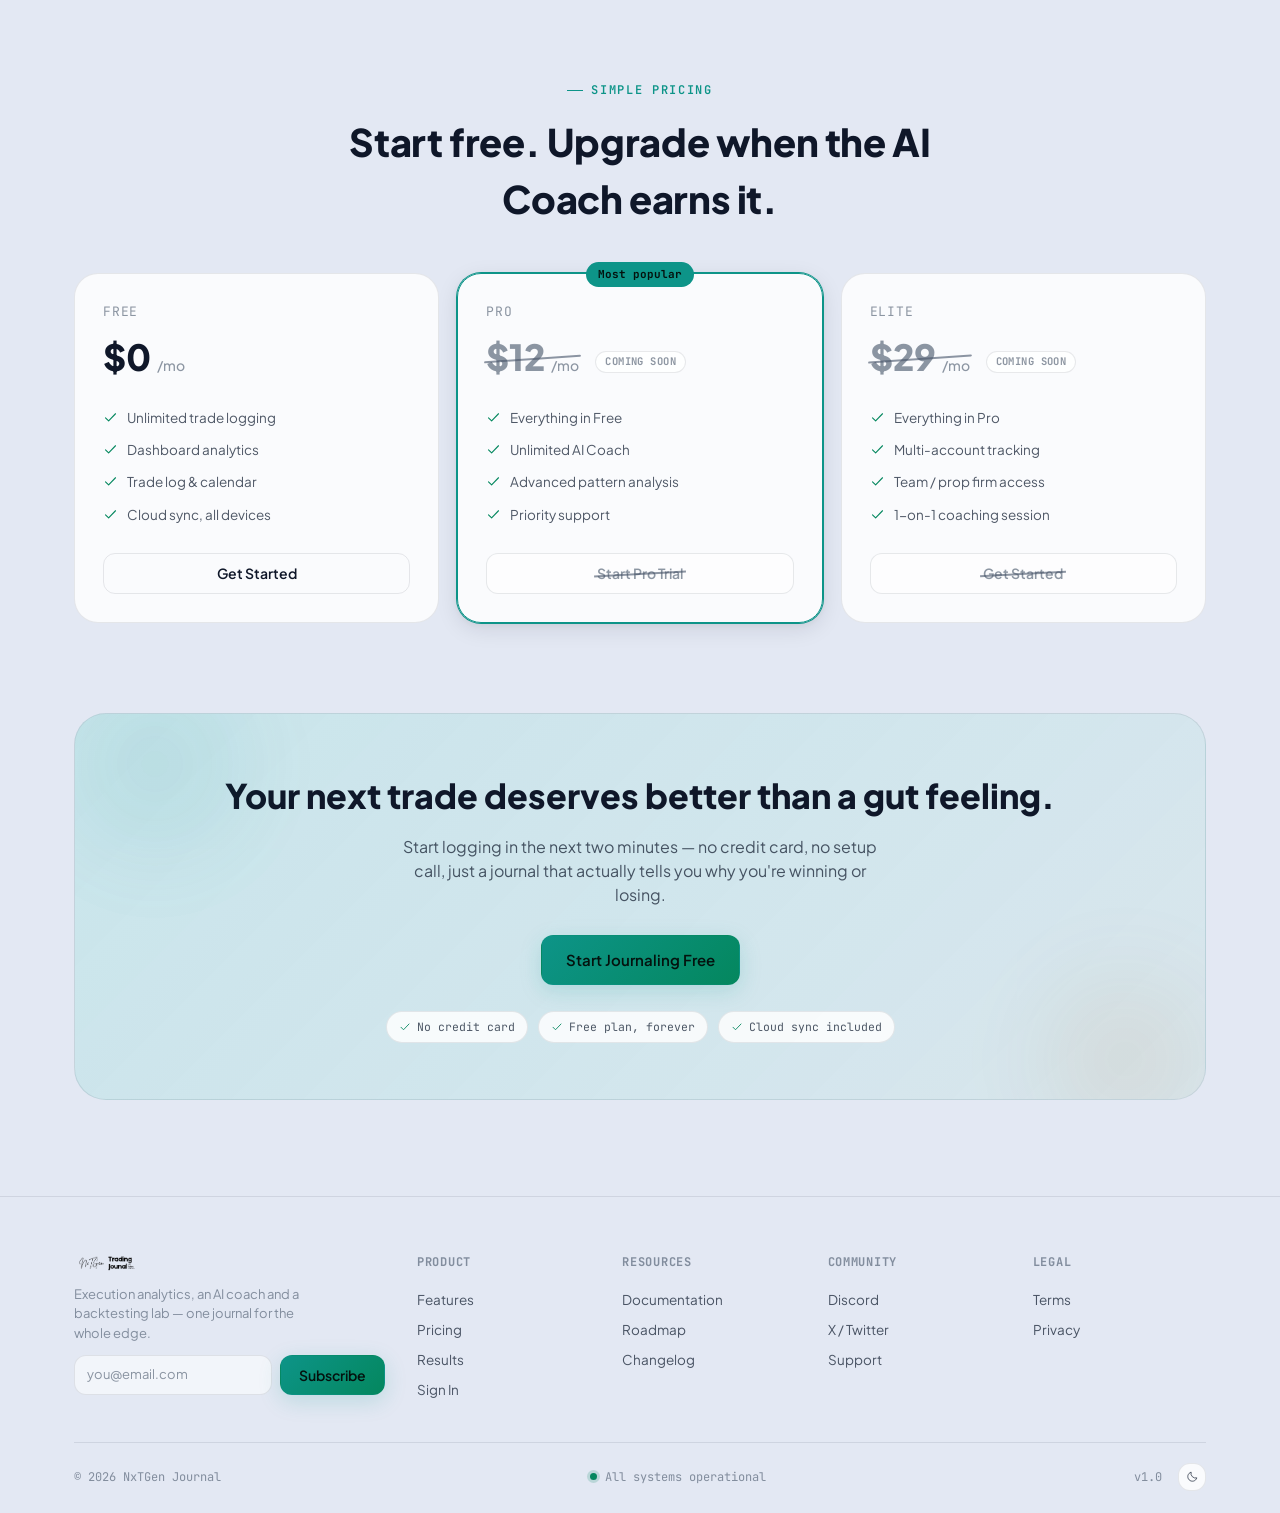
==== commit 0e136a57: "Update index.html" ====
--- a/index.html
+++ b/index.html
@@ -246,10 +246,10 @@
 
 /* ── Bento feature grid ── */
 .features{padding:88px 0}
-.bento{display:grid;grid-template-columns:repeat(6,1fr);grid-auto-rows:172px;gap:16px}
+.bento{display:grid;grid-template-columns:repeat(3,1fr);grid-auto-rows:auto;align-items:stretch;gap:16px}
 .bento-card{
   background:var(--glass-1);border:1px solid var(--glass-border);border-radius:var(--r-xl);
-  padding:24px;display:flex;flex-direction:column;justify-content:flex-end;position:relative;overflow:hidden;
+  padding:24px;display:flex;flex-direction:column;justify-content:flex-start;position:relative;overflow:hidden;
   transition:border-color .2s,transform .2s,box-shadow .2s;
 }
 .bento-card:hover{border-color:var(--glass-border-h);transform:translateY(-3px);box-shadow:var(--shadow-md)}
@@ -259,13 +259,13 @@
 .bento-card .b-ico svg{width:20px;height:20px}
 .bento-card h3{font-size:17px;font-weight:700;margin-bottom:6px}
 .bento-card p{font-size:13.5px;color:var(--text2);max-width:320px}
-.bento-1{grid-column:span 3;grid-row:span 2}
-.bento-2{grid-column:span 3;grid-row:span 1}
-.bento-3{grid-column:span 3;grid-row:span 1}
-.bento-4{grid-column:span 2;grid-row:span 2}
-.bento-5{grid-column:span 2;grid-row:span 2}
-.bento-6{grid-column:span 2;grid-row:span 2}
-.bento-7{grid-column:span 6;grid-row:span 1;flex-direction:row;align-items:center;gap:20px}
+.bento-1{grid-column:span 2}
+.bento-2{grid-column:span 1}
+.bento-3{grid-column:span 1}
+.bento-4{grid-column:span 1}
+.bento-5{grid-column:span 1}
+.bento-6{grid-column:span 1}
+.bento-7{grid-column:span 2;flex-direction:row;align-items:center;gap:20px}
 .bento-7 .b-ico{margin-bottom:0;flex-shrink:0}
 .bento-7 p{max-width:560px}
 .bento-1 .b-bg{position:absolute;inset:0;opacity:.5;background:
@@ -346,7 +346,8 @@
   .mob-menu-sheet a:active,.mob-menu-sheet a:hover{background:var(--glass-1)}
   .hero-grid{grid-template-columns:1fr;gap:40px}
   .bento{grid-template-columns:repeat(2,1fr);grid-auto-rows:auto}
-  .bento-card{grid-column:span 2 !important;grid-row:span 1 !important;min-height:150px}
+  .bento-card{grid-column:span 1}
+  .bento-1,.bento-7{grid-column:span 2}
   .bento-7{flex-direction:column;align-items:flex-start}
   .stats-strip{grid-template-columns:repeat(2,1fr)}
   .price-grid{grid-template-columns:1fr}
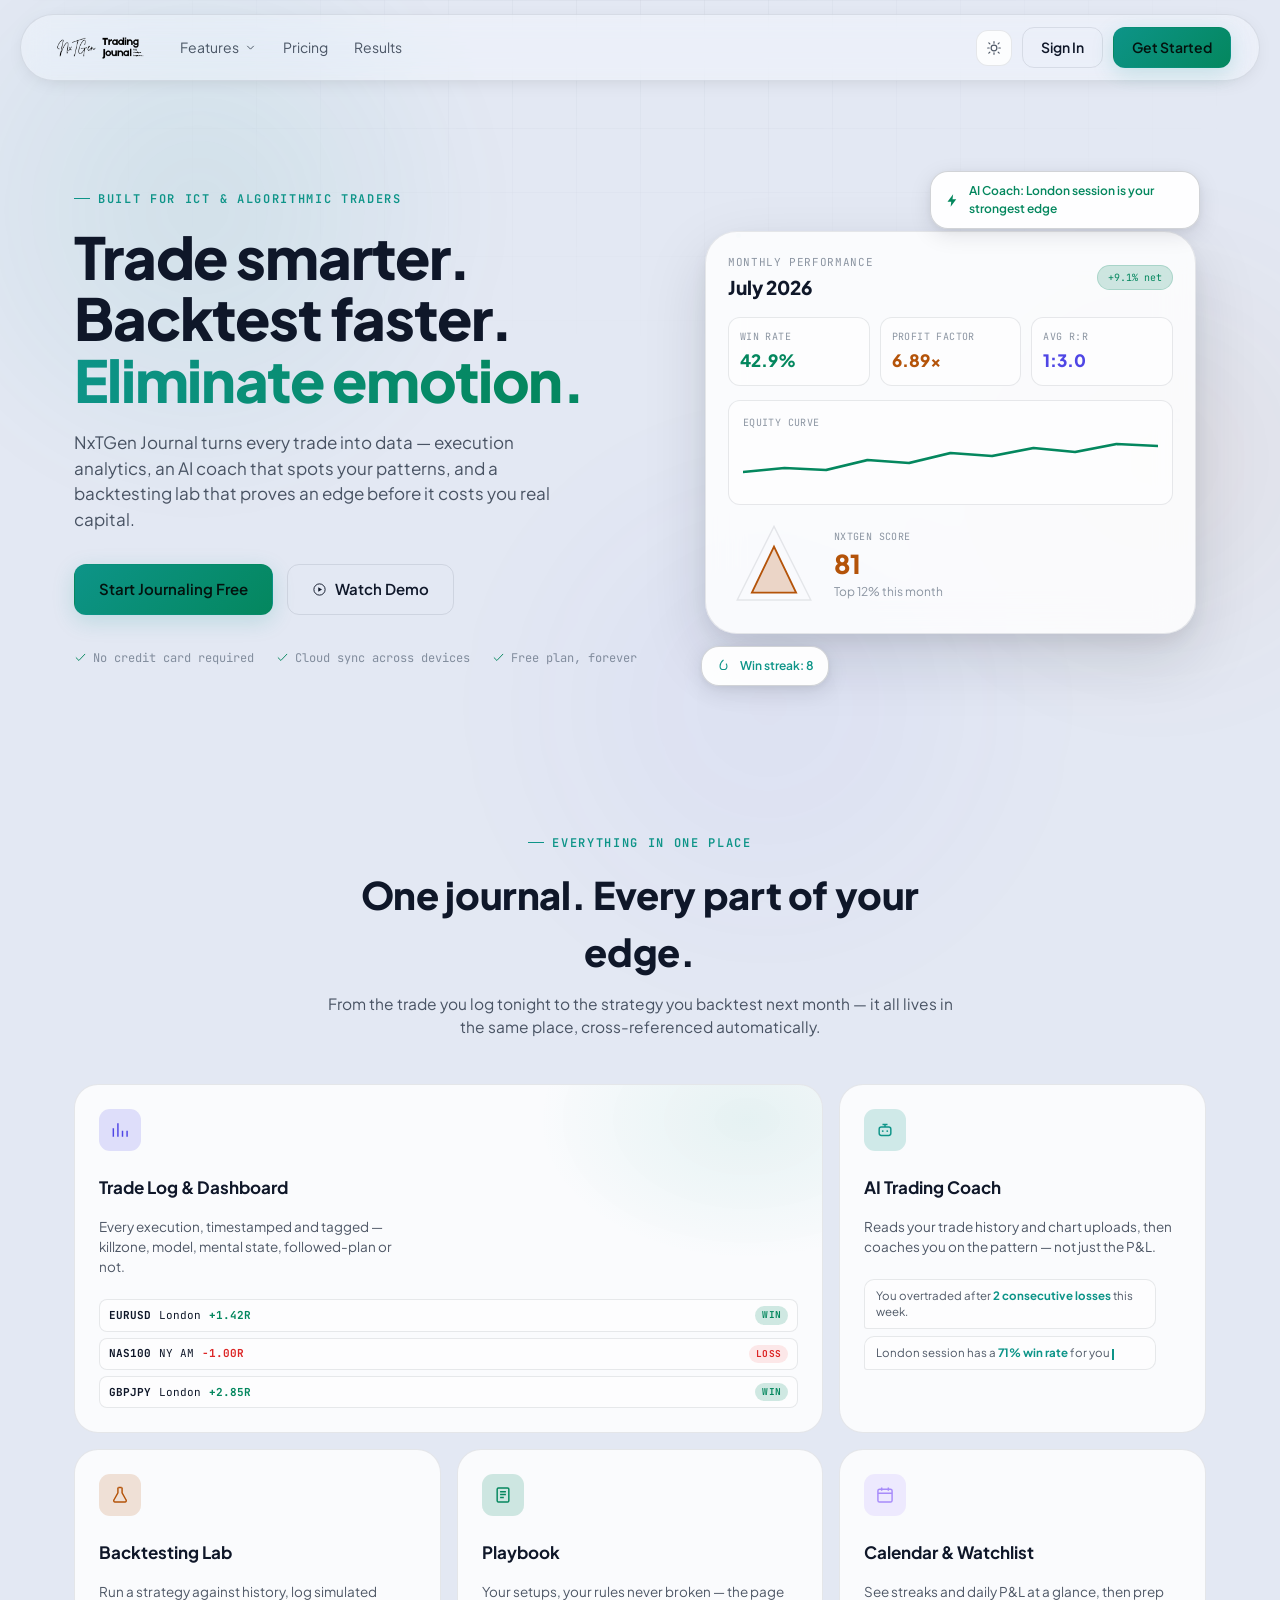
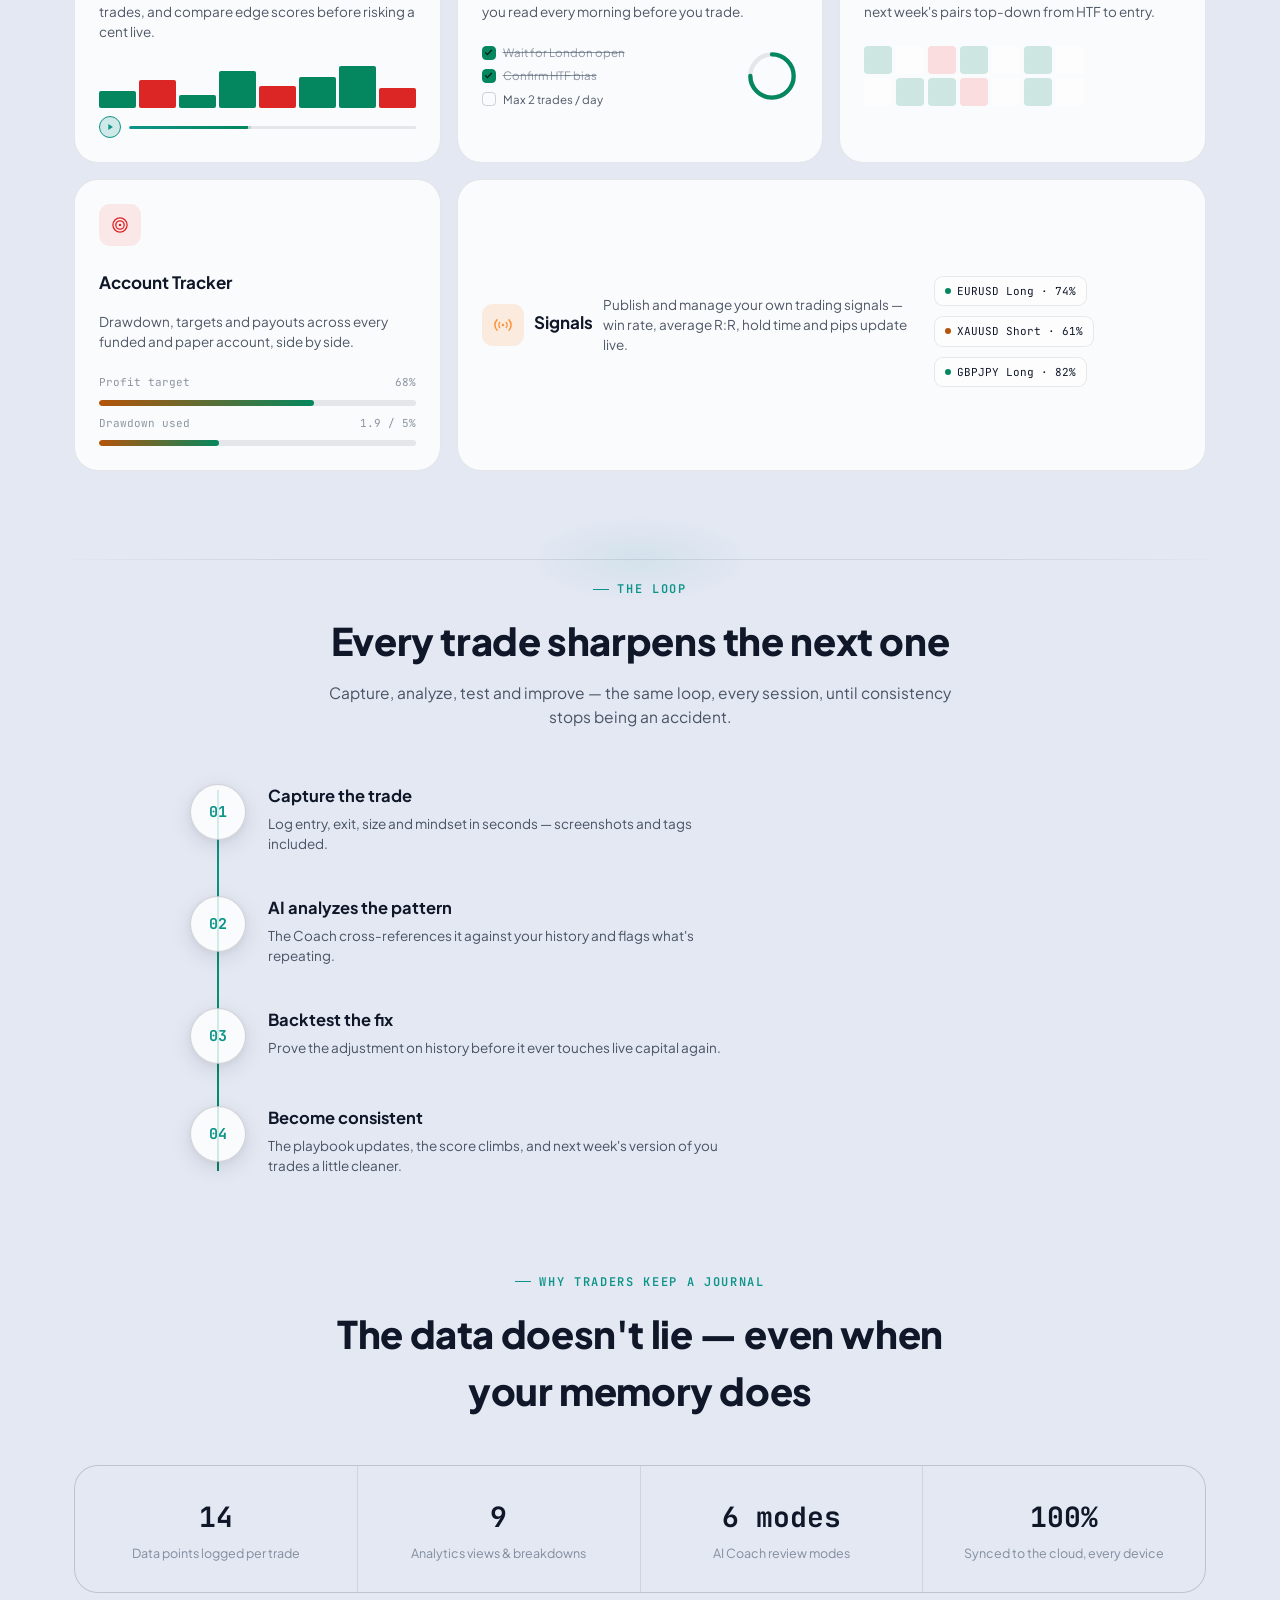
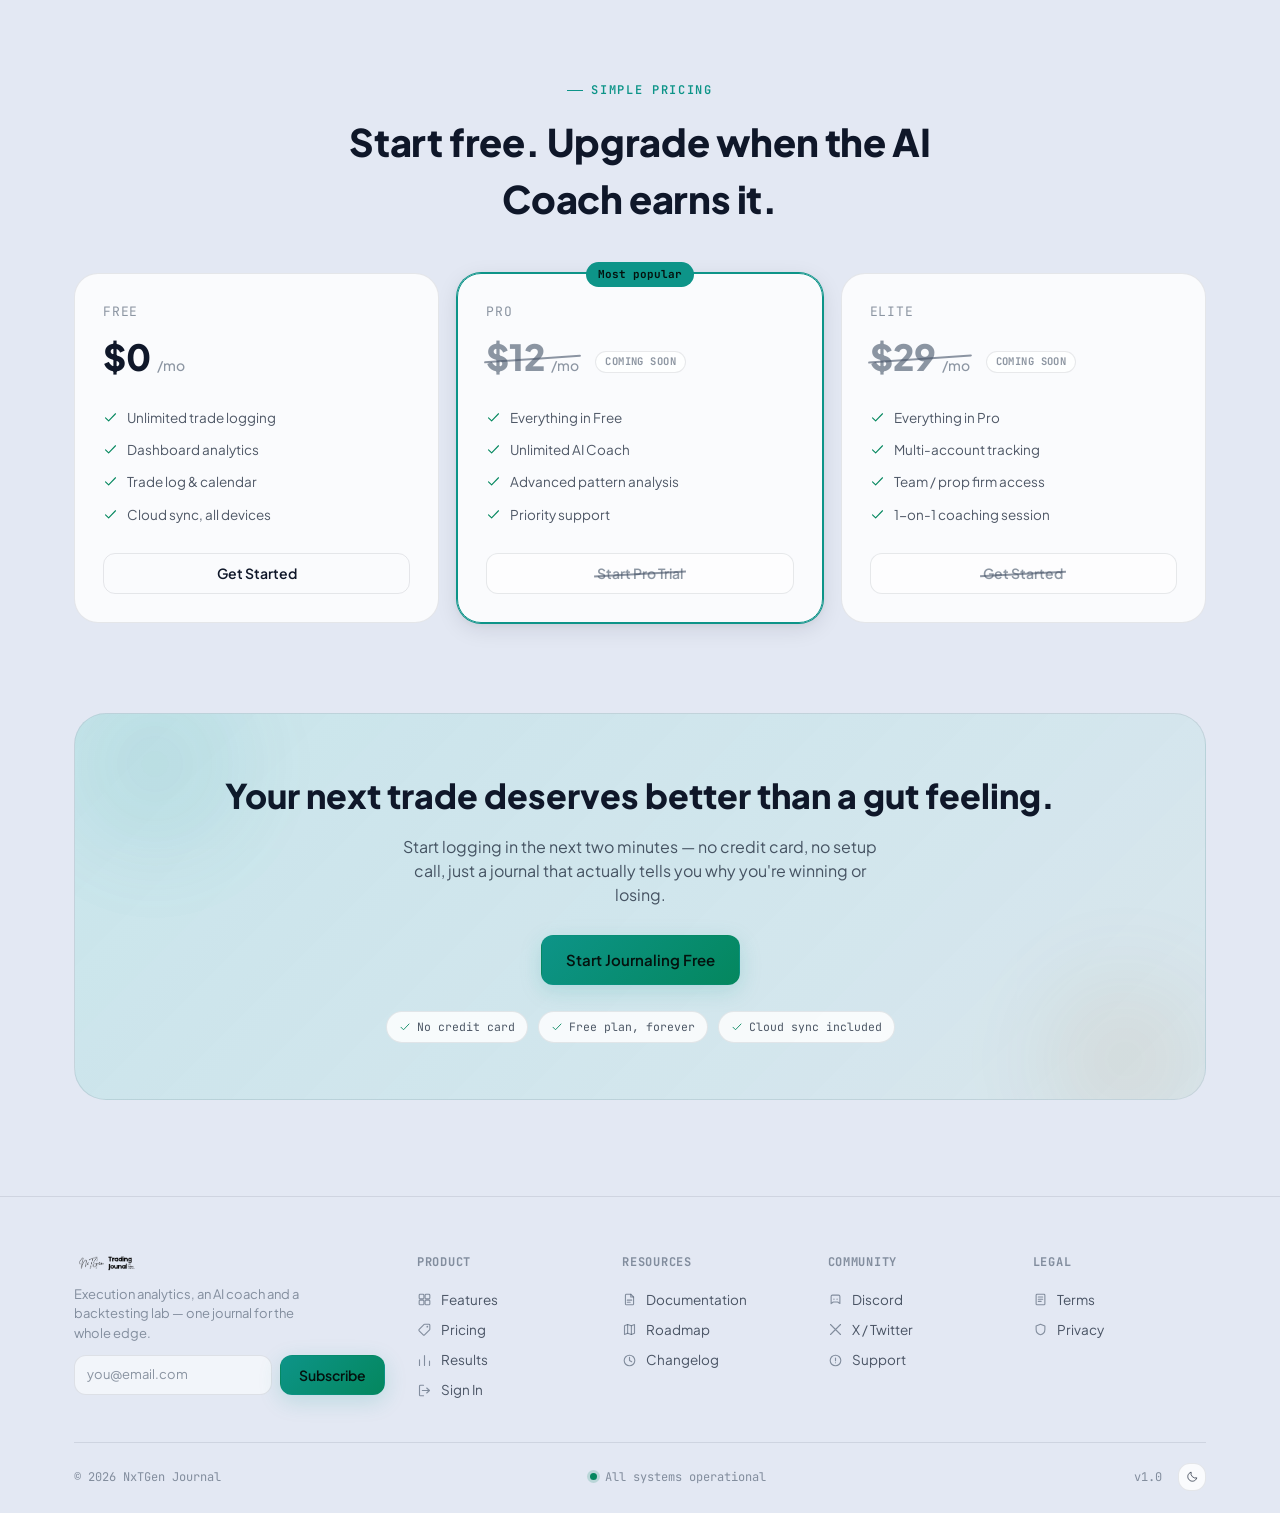
==== commit 5bf0d166: "Update index.html" ====
--- a/index.html
+++ b/index.html
@@ -548,8 +548,10 @@
 .foot-grid{display:grid;grid-template-columns:1.4fr repeat(4,1fr);gap:32px;padding-bottom:36px;
   border-bottom:1px solid var(--border)}
 .foot-col h4{font-size:12px;text-transform:uppercase;letter-spacing:.06em;color:var(--text3);margin-bottom:14px;font-family:var(--font-mono)}
-.foot-col a{display:block;font-size:13.5px;color:var(--text2);padding:5px 0}
+.foot-col a{display:flex;align-items:center;gap:9px;font-size:13.5px;color:var(--text2);padding:5px 0}
 .foot-col a:hover{color:var(--text)}
+.foot-ico{width:15px;height:15px;flex-shrink:0;color:var(--text3);transition:color .15s}
+.foot-col a:hover .foot-ico{color:var(--teal)}
 .foot-newsletter{display:flex;gap:8px;margin-top:12px}
 .foot-newsletter input{flex:1;min-width:0;background:var(--glass-0);border:1px solid var(--glass-border);
   border-radius:var(--r-md);padding:9px 12px;font:inherit;font-size:13px;color:var(--text)}
@@ -563,7 +565,13 @@
   .howit-body p{max-width:none}
 }
 @media (max-width:560px){
-  .foot-grid{grid-template-columns:1fr}
+  .foot-grid{grid-template-columns:1fr 1fr;gap:22px 16px}
+  .foot-col:first-child{grid-column:1/-1}
+  .foot-col h4{font-size:10.5px;margin-bottom:10px}
+  .foot-col a{font-size:12.5px;padding:4px 0;gap:7px}
+  .foot-ico{width:13px;height:13px}
+  .foot-bottom{flex-direction:column;align-items:center;text-align:center;gap:10px}
+  .foot-meta{justify-content:center}
 }
 
 /* ── Reduced motion ── */
@@ -942,27 +950,27 @@
       </div>
       <div class="foot-col">
         <h4>Product</h4>
-        <a href="#features">Features</a>
-        <a href="#pricing">Pricing</a>
-        <a href="#stats">Results</a>
-        <a href="https://app.nxtgencharts.site/login.html">Sign In</a>
+        <a href="#features"><svg class="foot-ico" viewBox="0 0 24 24" fill="none" stroke="currentColor" stroke-width="1.75" stroke-linecap="round" stroke-linejoin="round"><rect x="3.5" y="3.5" width="7.5" height="7.5" rx="1.5"/><rect x="13" y="3.5" width="7.5" height="7.5" rx="1.5"/><rect x="3.5" y="13" width="7.5" height="7.5" rx="1.5"/><rect x="13" y="13" width="7.5" height="7.5" rx="1.5"/></svg>Features</a>
+        <a href="#pricing"><svg class="foot-ico" viewBox="0 0 24 24" fill="none" stroke="currentColor" stroke-width="1.75" stroke-linecap="round" stroke-linejoin="round"><path d="M12.5 3.5H19a1.5 1.5 0 011.5 1.5v6.5a1.5 1.5 0 01-.44 1.06l-8 8a1.5 1.5 0 01-2.12 0l-6.5-6.5a1.5 1.5 0 010-2.12l8-8A1.5 1.5 0 0112.5 3.5z"/><circle cx="16.5" cy="7.5" r="1.4" fill="currentColor" stroke="none"/></svg>Pricing</a>
+        <a href="#stats"><svg class="foot-ico" viewBox="0 0 24 24" fill="none" stroke="currentColor" stroke-width="1.75" stroke-linecap="round" stroke-linejoin="round"><path d="M4 20V11M12 20V4M20 20v-7"/></svg>Results</a>
+        <a href="https://app.nxtgencharts.site/login.html"><svg class="foot-ico" viewBox="0 0 24 24" fill="none" stroke="currentColor" stroke-width="1.75" stroke-linecap="round" stroke-linejoin="round"><path d="M10.5 20.5h-5a1.5 1.5 0 01-1.5-1.5V5a1.5 1.5 0 011.5-1.5h5"/><path d="M15.5 16l4.5-4-4.5-4M19.5 12h-11"/></svg>Sign In</a>
       </div>
       <div class="foot-col">
         <h4>Resources</h4>
-        <a href="#" onclick="return false">Documentation</a>
-        <a href="#" onclick="return false">Roadmap</a>
-        <a href="#" onclick="return false">Changelog</a>
+        <a href="#" onclick="return false"><svg class="foot-ico" viewBox="0 0 24 24" fill="none" stroke="currentColor" stroke-width="1.75" stroke-linecap="round" stroke-linejoin="round"><path d="M7 3.5h7l4.5 4.5V19a1.5 1.5 0 01-1.5 1.5H7A1.5 1.5 0 015.5 19V5A1.5 1.5 0 017 3.5z"/><path d="M14 3.5V8h4.5M8.5 13h7M8.5 16.5h4.5"/></svg>Documentation</a>
+        <a href="#" onclick="return false"><svg class="foot-ico" viewBox="0 0 24 24" fill="none" stroke="currentColor" stroke-width="1.75" stroke-linecap="round" stroke-linejoin="round"><path d="M9 4L4 6v14l5-2 6 2 5-2V4l-5 2-6-2z"/><path d="M9 4v14M15 6v14"/></svg>Roadmap</a>
+        <a href="#" onclick="return false"><svg class="foot-ico" viewBox="0 0 24 24" fill="none" stroke="currentColor" stroke-width="1.75" stroke-linecap="round" stroke-linejoin="round"><circle cx="12" cy="12" r="8.5"/><path d="M12 7v5l3.5 2"/></svg>Changelog</a>
       </div>
       <div class="foot-col">
         <h4>Community</h4>
-        <a href="#" onclick="return false">Discord</a>
-        <a href="#" onclick="return false">X / Twitter</a>
-        <a href="#" onclick="return false">Support</a>
+        <a href="#" onclick="return false"><svg class="foot-ico" viewBox="0 0 24 24" fill="none" stroke="currentColor" stroke-width="1.75" stroke-linecap="round" stroke-linejoin="round"><path d="M5 18.5V7a2 2 0 012-2h10a2 2 0 012 2v11.5l-3.5-2.5h-7z"/><circle cx="9.5" cy="11.5" r="1" fill="currentColor" stroke="none"/><circle cx="14.5" cy="11.5" r="1" fill="currentColor" stroke="none"/></svg>Discord</a>
+        <a href="#" onclick="return false"><svg class="foot-ico" viewBox="0 0 24 24" fill="none" stroke="currentColor" stroke-width="1.75" stroke-linecap="round" stroke-linejoin="round"><path d="M4 4l16 16M20 4L4 20"/></svg>X / Twitter</a>
+        <a href="#" onclick="return false"><svg class="foot-ico" viewBox="0 0 24 24" fill="none" stroke="currentColor" stroke-width="1.75" stroke-linecap="round" stroke-linejoin="round"><circle cx="12" cy="12" r="8.5"/><path d="M12 15.5v.01M12 8v4.5"/></svg>Support</a>
       </div>
       <div class="foot-col">
         <h4>Legal</h4>
-        <a href="#" onclick="return false">Terms</a>
-        <a href="#" onclick="return false">Privacy</a>
+        <a href="#" onclick="return false"><svg class="foot-ico" viewBox="0 0 24 24" fill="none" stroke="currentColor" stroke-width="1.75" stroke-linecap="round" stroke-linejoin="round"><path d="M6.5 3.5h11a1.5 1.5 0 011.5 1.5v14a1.5 1.5 0 01-1.5 1.5h-11A1.5 1.5 0 015 19V5a1.5 1.5 0 011.5-1.5z"/><path d="M8.5 8h7M8.5 11.5h7M8.5 15h4.5"/></svg>Terms</a>
+        <a href="#" onclick="return false"><svg class="foot-ico" viewBox="0 0 24 24" fill="none" stroke="currentColor" stroke-width="1.75" stroke-linecap="round" stroke-linejoin="round"><path d="M12 3.5l7 3v5.5c0 4.5-3 7.5-7 8.5-4-1-7-4-7-8.5V6.5l7-3z"/></svg>Privacy</a>
       </div>
     </div>
     <div class="foot-bottom">
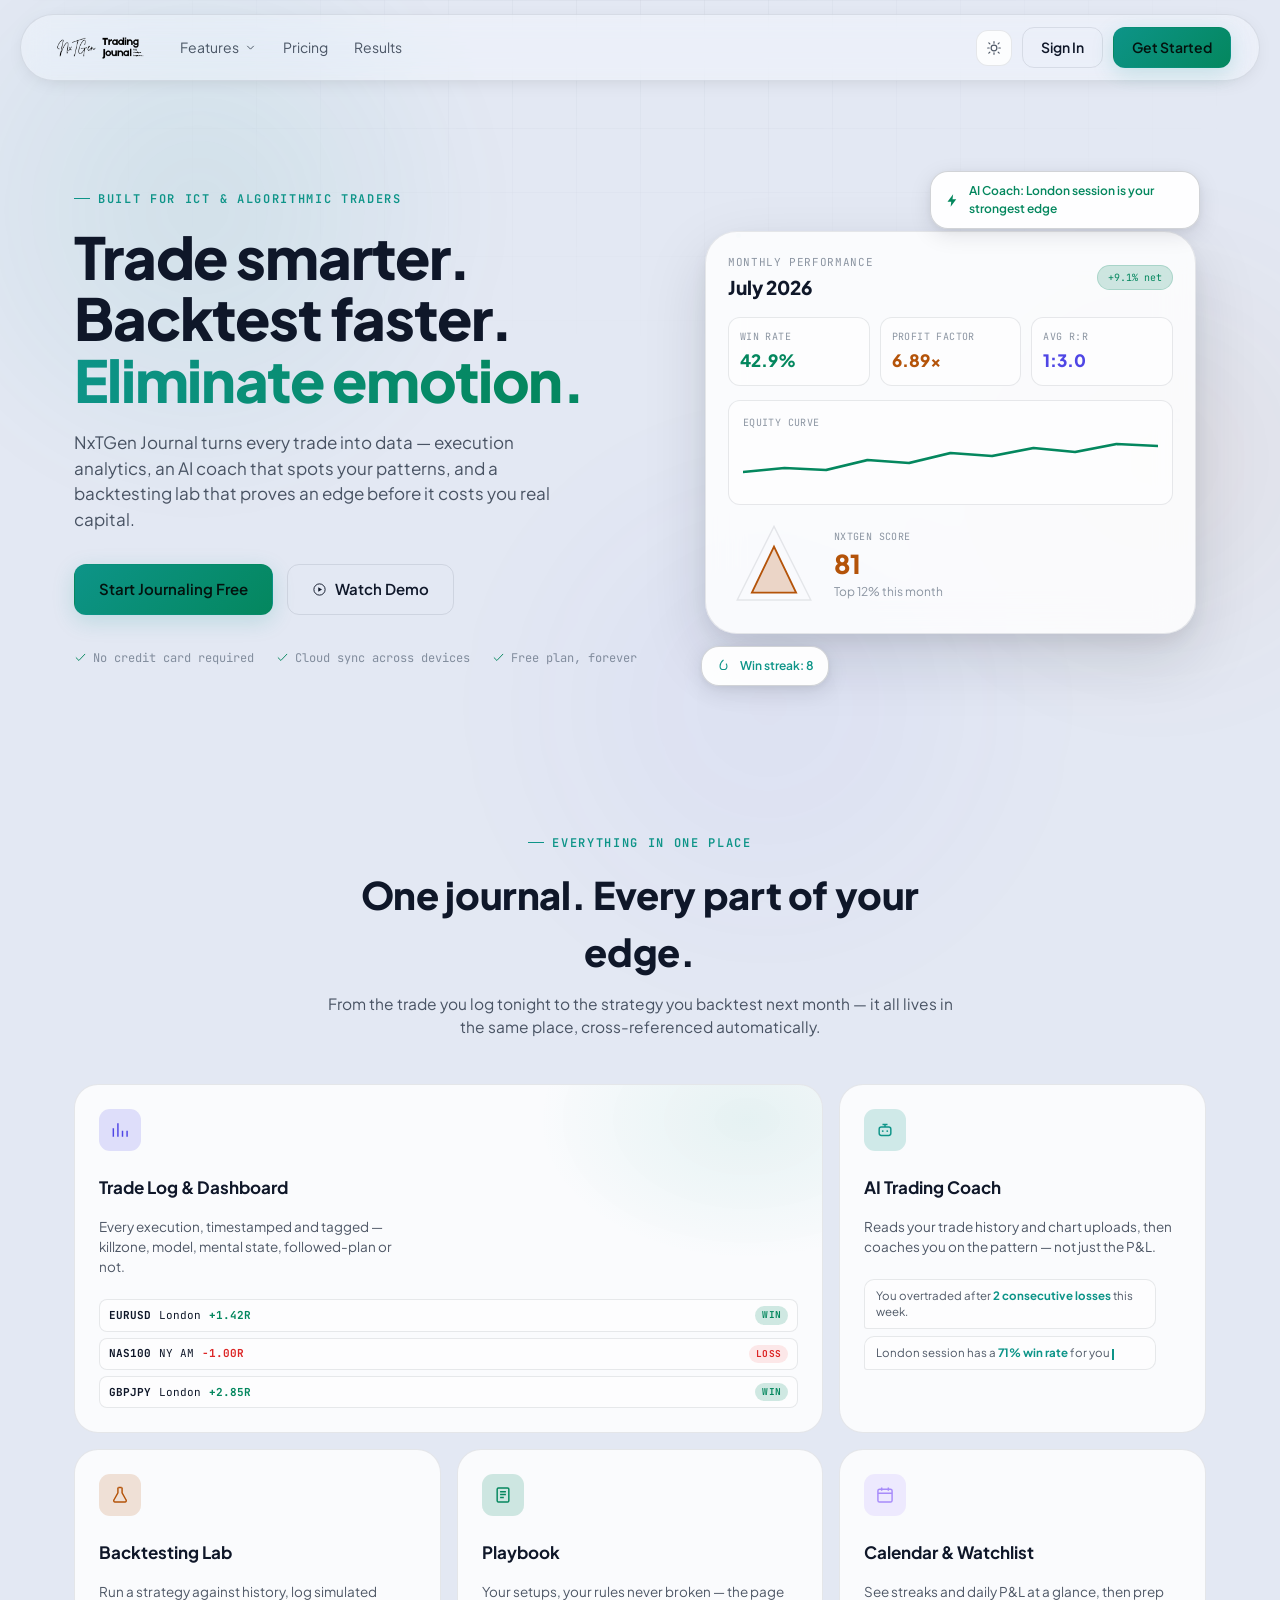
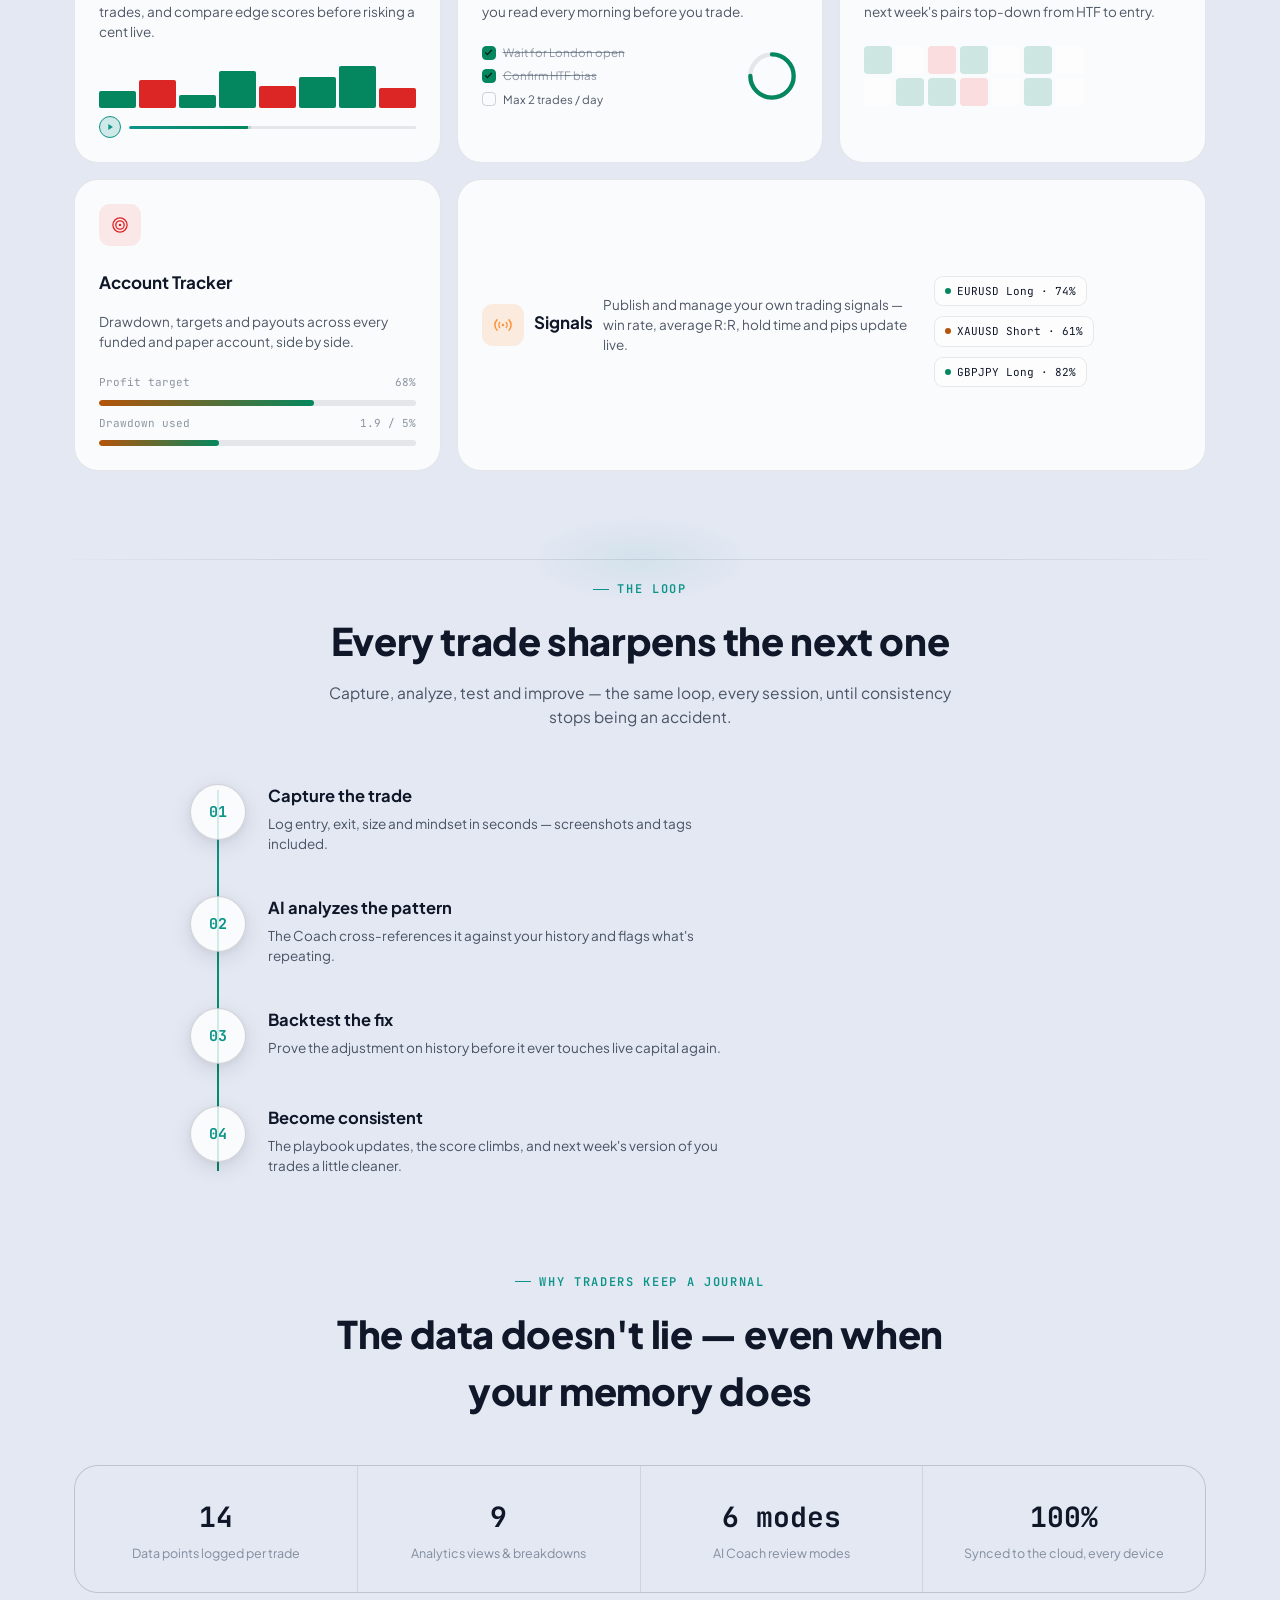
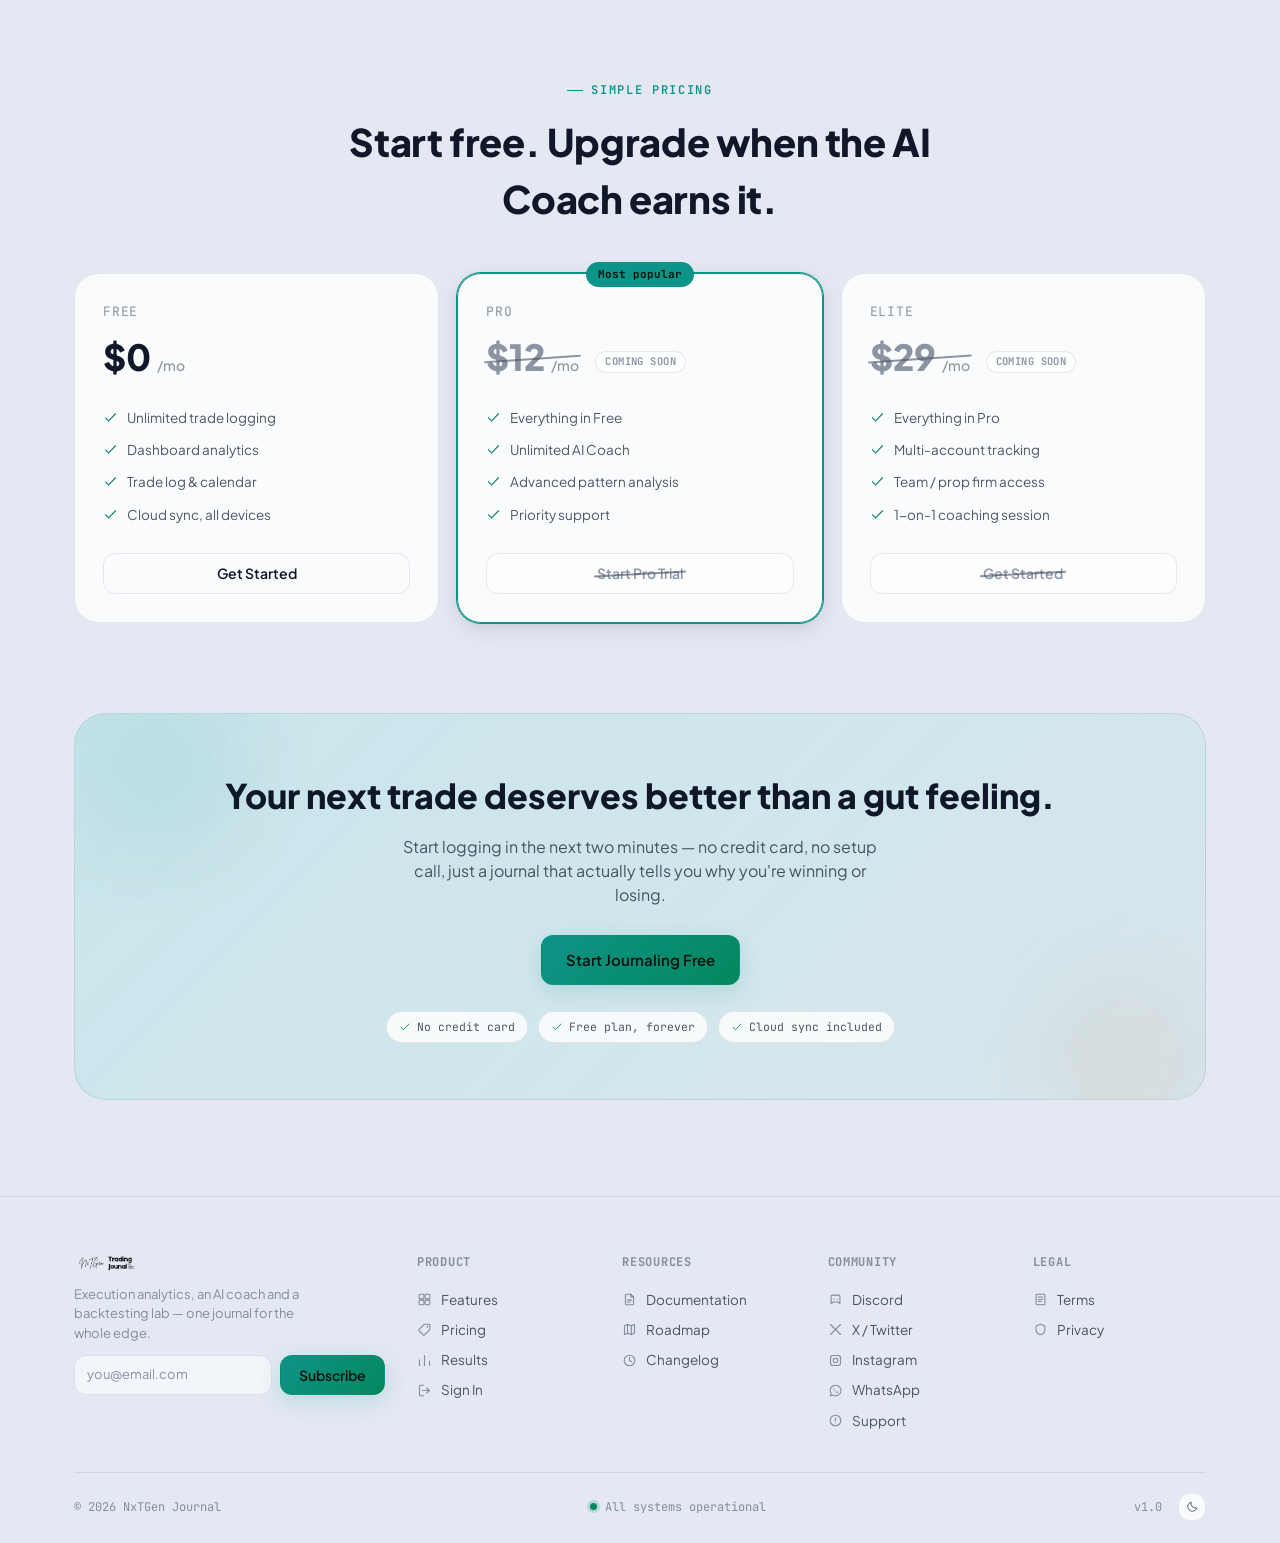
==== commit 7895be45: "Update index.html" ====
--- a/index.html
+++ b/index.html
@@ -963,9 +963,11 @@
       </div>
       <div class="foot-col">
         <h4>Community</h4>
-        <a href="#" onclick="return false"><svg class="foot-ico" viewBox="0 0 24 24" fill="none" stroke="currentColor" stroke-width="1.75" stroke-linecap="round" stroke-linejoin="round"><path d="M5 18.5V7a2 2 0 012-2h10a2 2 0 012 2v11.5l-3.5-2.5h-7z"/><circle cx="9.5" cy="11.5" r="1" fill="currentColor" stroke="none"/><circle cx="14.5" cy="11.5" r="1" fill="currentColor" stroke="none"/></svg>Discord</a>
-        <a href="#" onclick="return false"><svg class="foot-ico" viewBox="0 0 24 24" fill="none" stroke="currentColor" stroke-width="1.75" stroke-linecap="round" stroke-linejoin="round"><path d="M4 4l16 16M20 4L4 20"/></svg>X / Twitter</a>
-        <a href="#" onclick="return false"><svg class="foot-ico" viewBox="0 0 24 24" fill="none" stroke="currentColor" stroke-width="1.75" stroke-linecap="round" stroke-linejoin="round"><circle cx="12" cy="12" r="8.5"/><path d="M12 15.5v.01M12 8v4.5"/></svg>Support</a>
+        <a href="https://discord.com/users/655604832031473677" target="_blank" rel="noopener"><svg class="foot-ico" viewBox="0 0 24 24" fill="none" stroke="currentColor" stroke-width="1.75" stroke-linecap="round" stroke-linejoin="round"><path d="M5 18.5V7a2 2 0 012-2h10a2 2 0 012 2v11.5l-3.5-2.5h-7z"/><circle cx="9.5" cy="11.5" r="1" fill="currentColor" stroke="none"/><circle cx="14.5" cy="11.5" r="1" fill="currentColor" stroke="none"/></svg>Discord</a>
+        <a href="https://x.com/nxtgen_charts" target="_blank" rel="noopener"><svg class="foot-ico" viewBox="0 0 24 24" fill="none" stroke="currentColor" stroke-width="1.75" stroke-linecap="round" stroke-linejoin="round"><path d="M4 4l16 16M20 4L4 20"/></svg>X / Twitter</a>
+        <a href="https://www.instagram.com/nxtgen.charts" target="_blank" rel="noopener"><svg class="foot-ico" viewBox="0 0 24 24" fill="none" stroke="currentColor" stroke-width="1.75" stroke-linecap="round" stroke-linejoin="round"><rect x="4" y="4" width="16" height="16" rx="4"/><circle cx="12" cy="12" r="3.5"/><circle cx="16.2" cy="7.8" r="0.6" fill="currentColor" stroke="none"/></svg>Instagram</a>
+        <a href="https://wa.me/83294843" target="_blank" rel="noopener"><svg class="foot-ico" viewBox="0 0 24 24" fill="none" stroke="currentColor" stroke-width="1.75" stroke-linecap="round" stroke-linejoin="round"><path d="M12 3.5a8.5 8.5 0 00-7.1 13.1L4 20.5l4.1-1.1A8.5 8.5 0 1012 3.5z"/><path d="M9 9.2c.15-.35.3-.35.45-.35h.35c.15 0 .3 0 .4.3.15.35.45 1.1.45 1.2.05.1.05.2 0 .3-.1.15-.15.2-.25.3-.1.1-.2.2-.3.3-.1.1-.2.2-.05.45.15.25.6 1 1.3 1.6.9.75 1.6 1 1.9 1.15.2.1.35.1.5-.05.15-.15.5-.6.65-.8.15-.2.3-.15.45-.1.15.05 1.1.5 1.3.6.2.1.35.15.35.25 0 .15 0 .65-.2.95-.2.35-.95.65-1.35.65-.4 0-1.4-.1-2.7-1-1.5-1.05-2.5-2.7-2.65-3-.15-.3-.65-1-.65-1.75 0-.75.35-1.15.5-1.35z" fill="currentColor" stroke="none"/></svg>WhatsApp</a>
+        <a href="mailto:support@nxtgencharts.site"><svg class="foot-ico" viewBox="0 0 24 24" fill="none" stroke="currentColor" stroke-width="1.75" stroke-linecap="round" stroke-linejoin="round"><circle cx="12" cy="12" r="8.5"/><path d="M12 15.5v.01M12 8v4.5"/></svg>Support</a>
       </div>
       <div class="foot-col">
         <h4>Legal</h4>
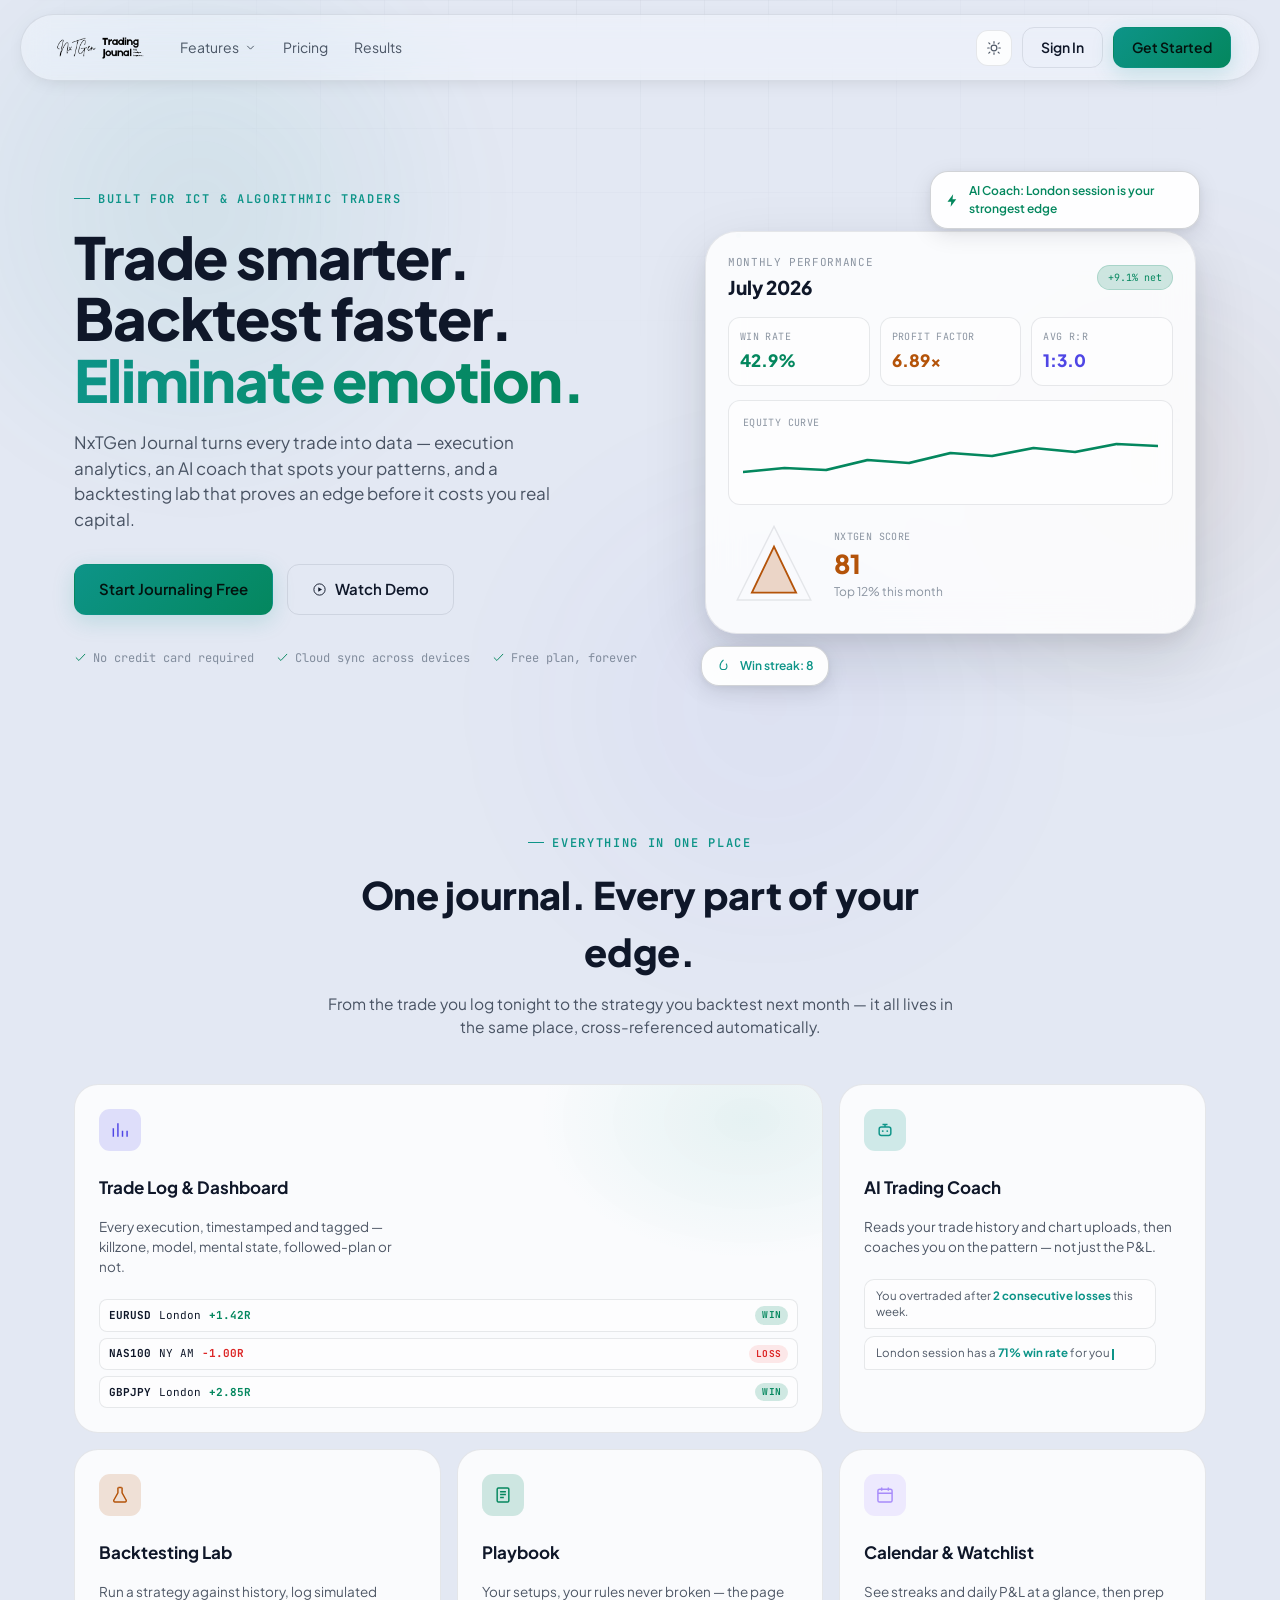
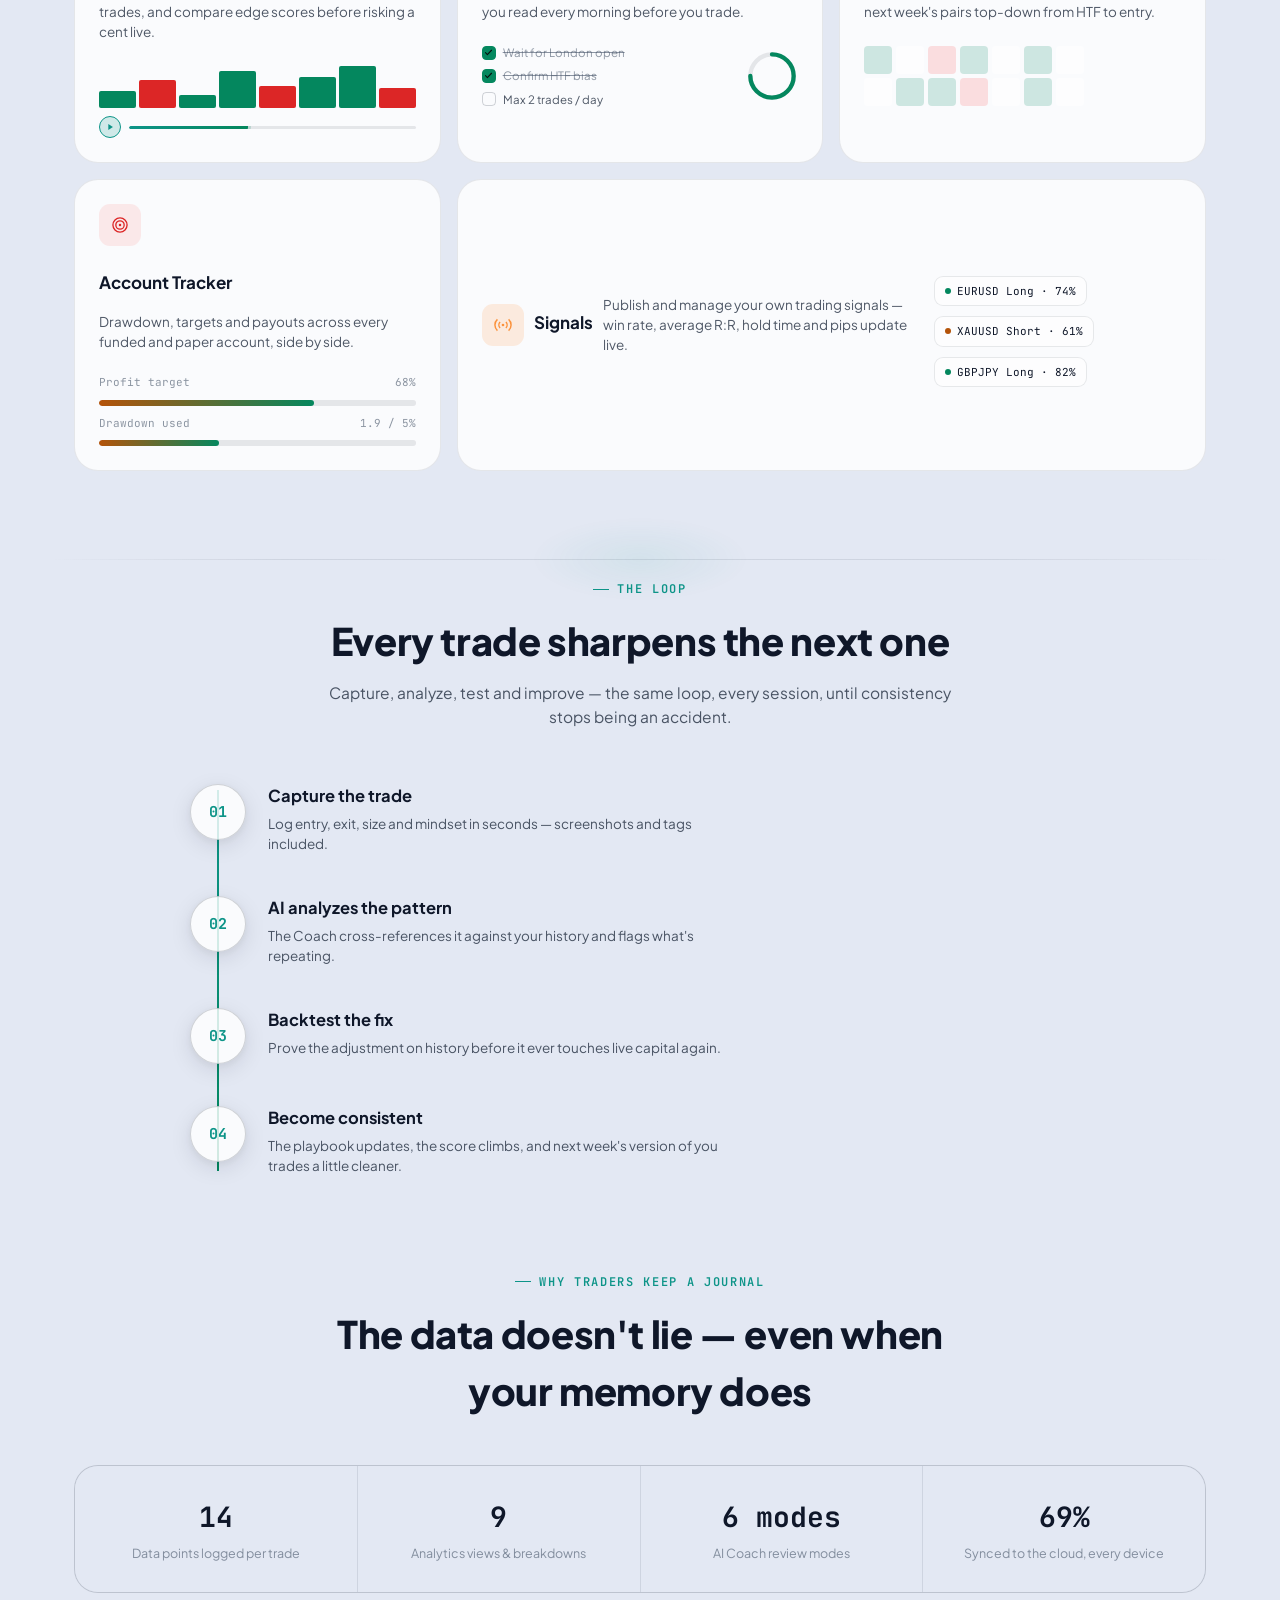
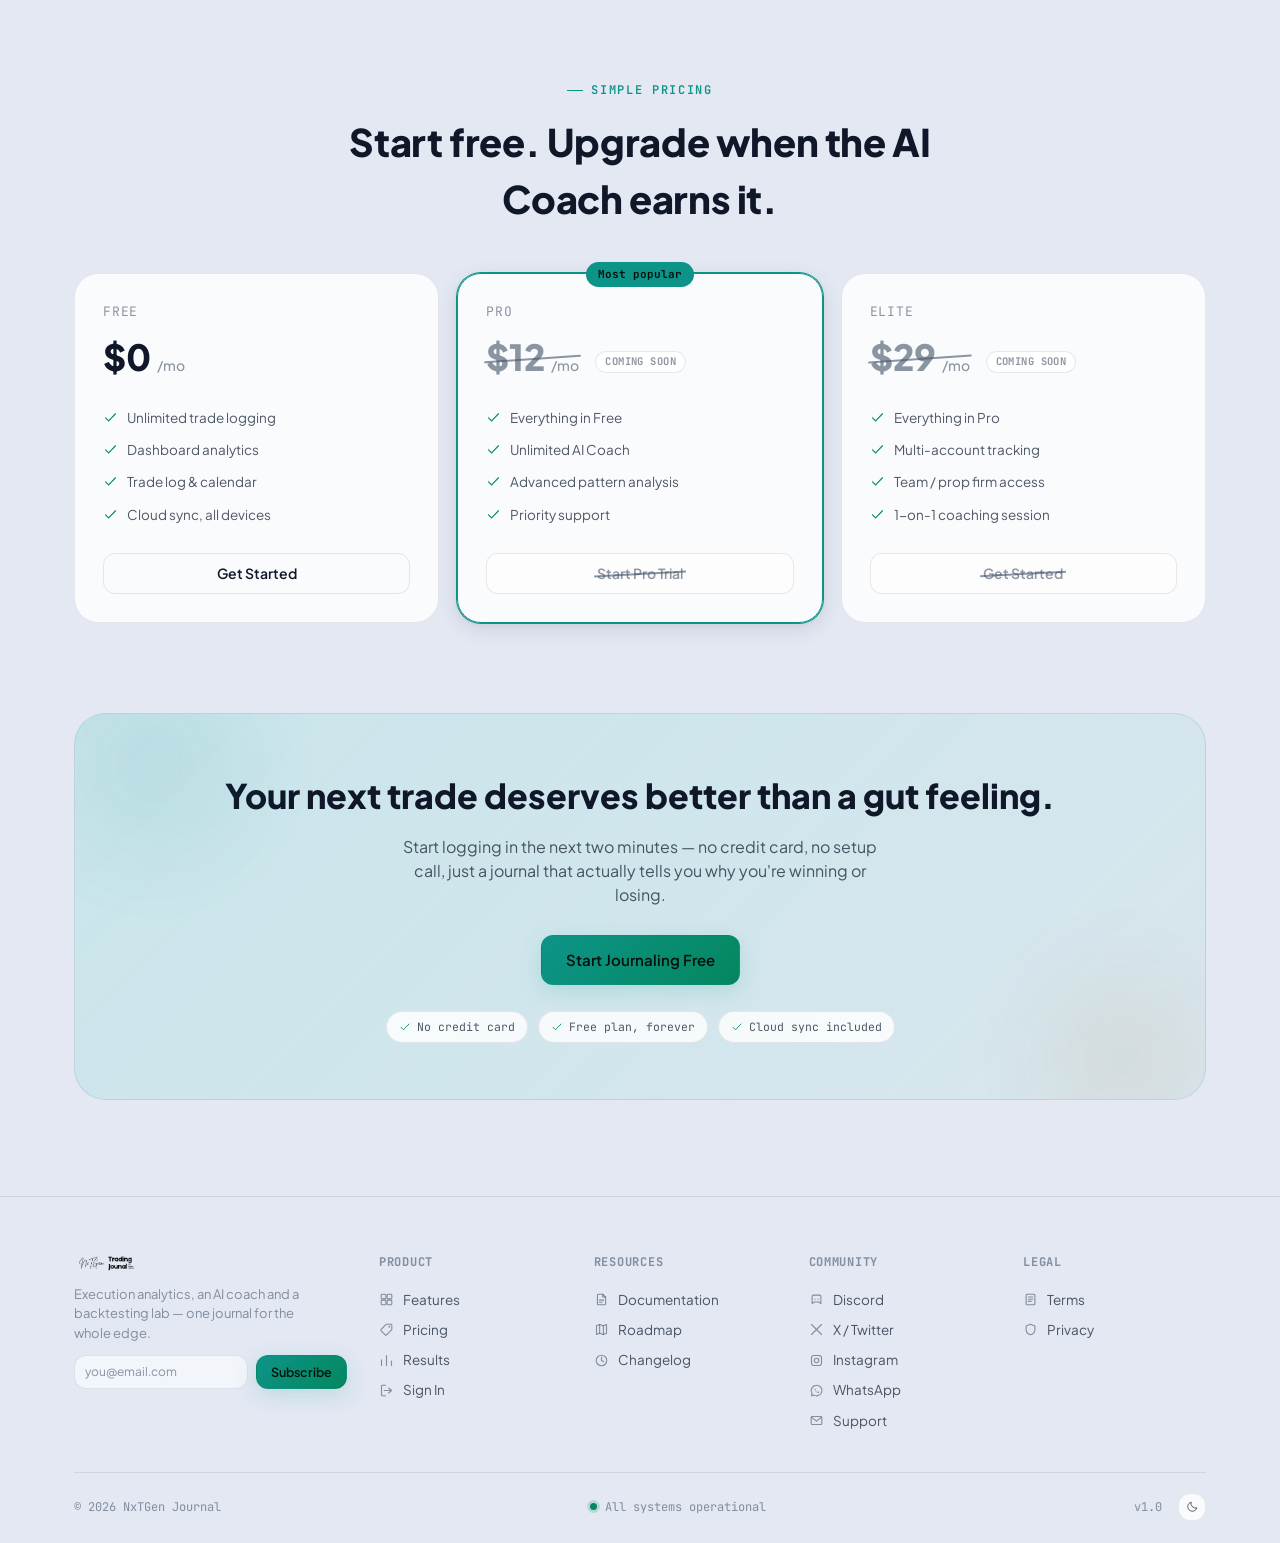
==== commit a274e9be: "Update index.html" ====
--- a/index.html
+++ b/index.html
@@ -554,8 +554,9 @@
 .foot-col a:hover .foot-ico{color:var(--teal)}
 .foot-newsletter{display:flex;gap:8px;margin-top:12px}
 .foot-newsletter input{flex:1;min-width:0;background:var(--glass-0);border:1px solid var(--glass-border);
-  border-radius:var(--r-md);padding:9px 12px;font:inherit;font-size:13px;color:var(--text)}
+  border-radius:var(--r-md);padding:7px 10px;font:inherit;font-size:12px;color:var(--text)}
 .foot-newsletter input::placeholder{color:var(--text3)}
+.foot-newsletter .btn{padding:7px 14px;font-size:12.5px}
 .foot-bottom{display:flex;justify-content:space-between;align-items:center;flex-wrap:wrap;gap:14px;padding-top:20px}
 .foot-status{display:flex;align-items:center;gap:8px;font-size:12px;color:var(--text3);font-family:var(--font-mono)}
 .foot-status .dot{width:7px;height:7px;border-radius:50%;background:var(--green);box-shadow:0 0 0 3px var(--green-glow)}
@@ -967,7 +968,7 @@
         <a href="https://x.com/nxtgen_charts" target="_blank" rel="noopener"><svg class="foot-ico" viewBox="0 0 24 24" fill="none" stroke="currentColor" stroke-width="1.75" stroke-linecap="round" stroke-linejoin="round"><path d="M4 4l16 16M20 4L4 20"/></svg>X / Twitter</a>
         <a href="https://www.instagram.com/nxtgen.charts" target="_blank" rel="noopener"><svg class="foot-ico" viewBox="0 0 24 24" fill="none" stroke="currentColor" stroke-width="1.75" stroke-linecap="round" stroke-linejoin="round"><rect x="4" y="4" width="16" height="16" rx="4"/><circle cx="12" cy="12" r="3.5"/><circle cx="16.2" cy="7.8" r="0.6" fill="currentColor" stroke="none"/></svg>Instagram</a>
         <a href="https://wa.me/83294843" target="_blank" rel="noopener"><svg class="foot-ico" viewBox="0 0 24 24" fill="none" stroke="currentColor" stroke-width="1.75" stroke-linecap="round" stroke-linejoin="round"><path d="M12 3.5a8.5 8.5 0 00-7.1 13.1L4 20.5l4.1-1.1A8.5 8.5 0 1012 3.5z"/><path d="M9 9.2c.15-.35.3-.35.45-.35h.35c.15 0 .3 0 .4.3.15.35.45 1.1.45 1.2.05.1.05.2 0 .3-.1.15-.15.2-.25.3-.1.1-.2.2-.3.3-.1.1-.2.2-.05.45.15.25.6 1 1.3 1.6.9.75 1.6 1 1.9 1.15.2.1.35.1.5-.05.15-.15.5-.6.65-.8.15-.2.3-.15.45-.1.15.05 1.1.5 1.3.6.2.1.35.15.35.25 0 .15 0 .65-.2.95-.2.35-.95.65-1.35.65-.4 0-1.4-.1-2.7-1-1.5-1.05-2.5-2.7-2.65-3-.15-.3-.65-1-.65-1.75 0-.75.35-1.15.5-1.35z" fill="currentColor" stroke="none"/></svg>WhatsApp</a>
-        <a href="mailto:support@nxtgencharts.site"><svg class="foot-ico" viewBox="0 0 24 24" fill="none" stroke="currentColor" stroke-width="1.75" stroke-linecap="round" stroke-linejoin="round"><circle cx="12" cy="12" r="8.5"/><path d="M12 15.5v.01M12 8v4.5"/></svg>Support</a>
+        <a href="mailto:support@nxtgencharts.site"><svg class="foot-ico" viewBox="0 0 24 24" fill="none" stroke="currentColor" stroke-width="1.75" stroke-linecap="round" stroke-linejoin="round"><rect x="3.5" y="5.5" width="17" height="13" rx="1.8"/><path d="M4 6.5l8 6.5 8-6.5"/></svg>Support</a>
       </div>
       <div class="foot-col">
         <h4>Legal</h4>
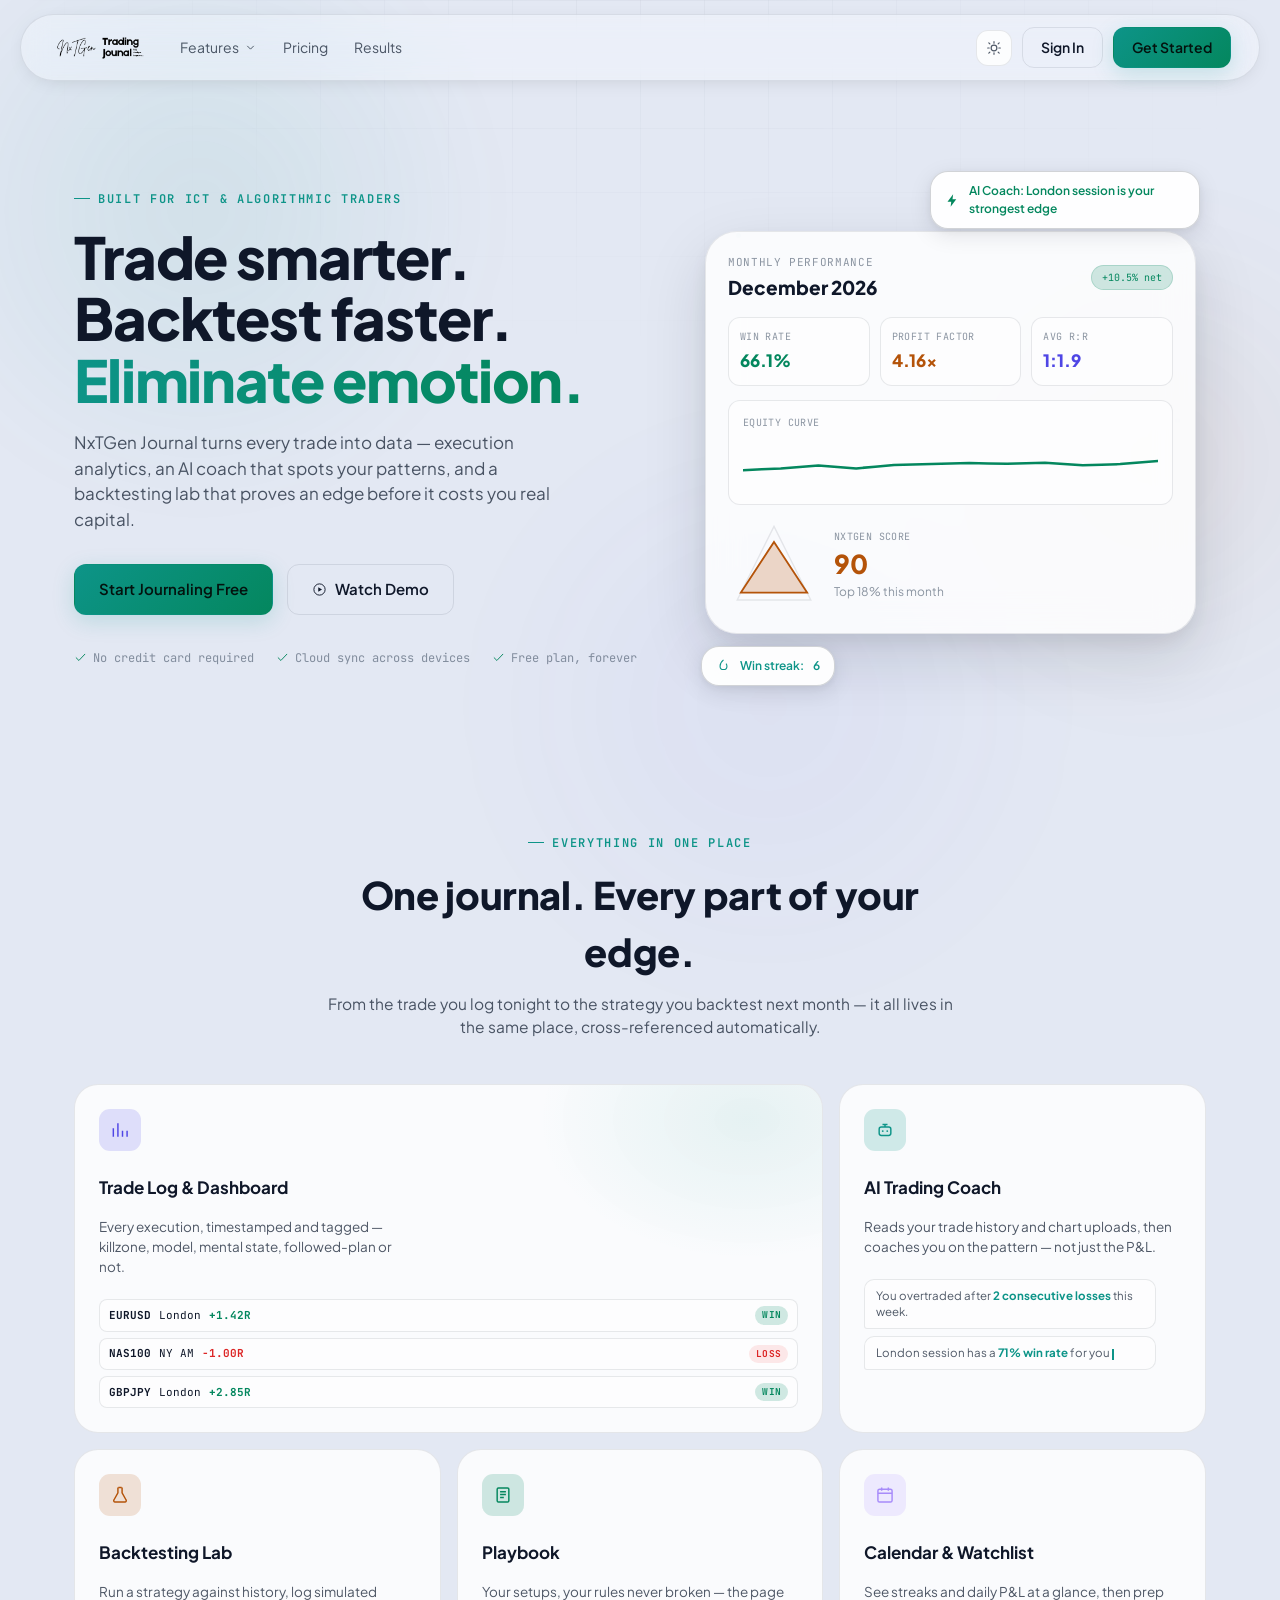
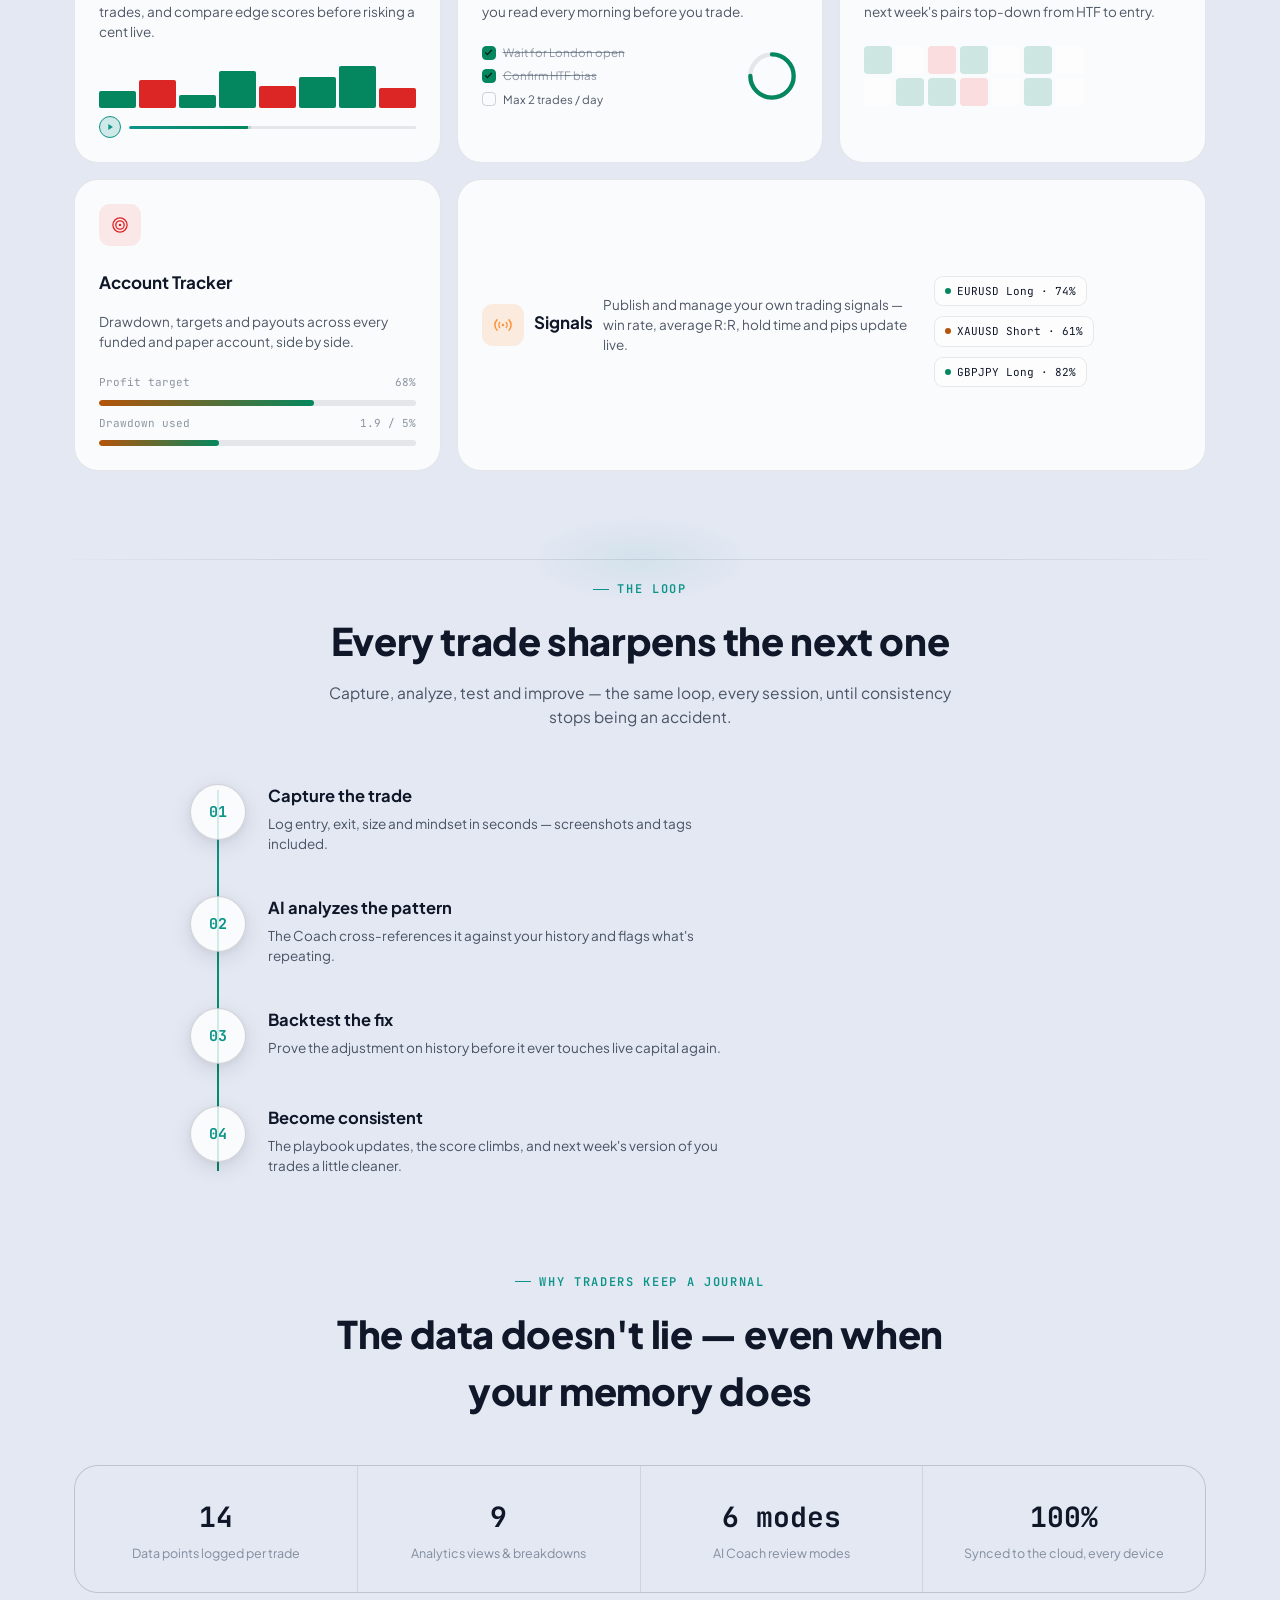
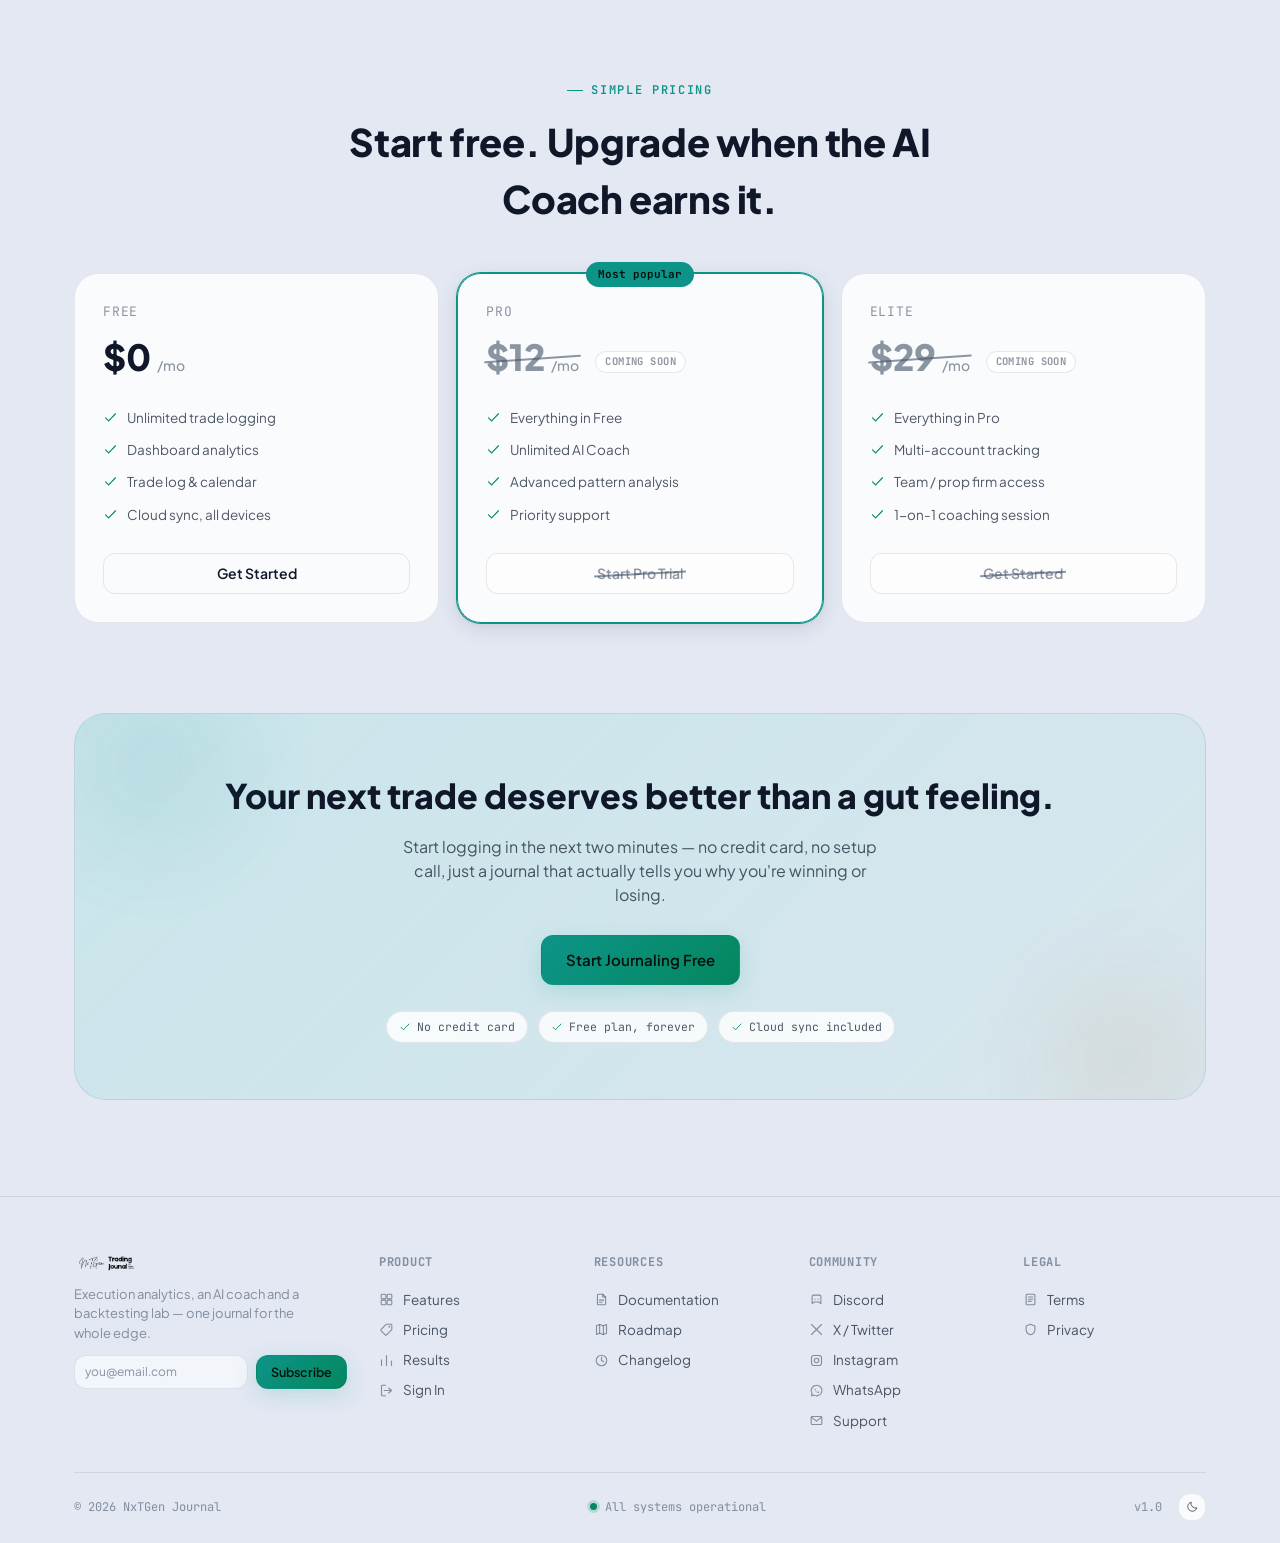
==== commit 66d07f40: "Update index.html" ====
--- a/index.html
+++ b/index.html
@@ -689,14 +689,14 @@
         <div class="mock-head">
           <div>
             <div class="l1">Monthly Performance</div>
-            <div class="l2">July 2026</div>
+            <div class="l2" id="heroMonthYear">July 2026</div>
           </div>
-          <span class="mock-pill">+9.1% net</span>
+          <span class="mock-pill" id="heroNetPill">+9.1% net</span>
         </div>
         <div class="mock-kpis">
-          <div class="mock-kpi"><div class="k">Win Rate</div><div class="v green">42.9%</div></div>
-          <div class="mock-kpi"><div class="k">Profit Factor</div><div class="v gold">6.89×</div></div>
-          <div class="mock-kpi"><div class="k">Avg R:R</div><div class="v blue">1:3.0</div></div>
+          <div class="mock-kpi"><div class="k">Win Rate</div><div class="v green" id="heroWinRate">42.9%</div></div>
+          <div class="mock-kpi"><div class="k">Profit Factor</div><div class="v gold" id="heroProfitFactor">6.89×</div></div>
+          <div class="mock-kpi"><div class="k">Avg R:R</div><div class="v blue" id="heroAvgRR">1:3.0</div></div>
         </div>
         <div class="mock-chart">
           <span class="k">Equity Curve</span>
@@ -714,14 +714,14 @@
           </div>
           <div class="mock-score-text">
             <div class="k">NxTGen Score</div>
-            <div class="v">81</div>
-            <div class="s">Top 12% this month</div>
+            <div class="v" id="heroScoreValue">81</div>
+            <div class="s" id="heroScoreRank">Top 12% this month</div>
           </div>
         </div>
       </div>
       <div class="mock-float-badge mock-float-2">
         <svg class="icn" viewBox="0 0 24 24"><path d="M12 3s-5.5 4.5-5.5 10a5.5 5.5 0 0011 0c0-1.7-.7-2.9-1.4-3.9" stroke-linejoin="round"/></svg>
-        Win streak: 8
+        Win streak: <span id="heroWinStreak">8</span>
       </div>
     </div>
   </div>
@@ -1108,18 +1108,121 @@
 }, { threshold: .4 });
 document.querySelectorAll('.stat-cell .v').forEach(el => statIO.observe(el));
 
-// ── Animate the hero sparkline drawing in once ──
-window.addEventListener('load', () => {
+// ── Dynamic hero analytics: generated once per page load ──
+(function initHeroAnalytics(){
+
+  function rand(min, max) { return Math.random() * (max - min) + min; }
+  function easeOutCubic(t) { return 1 - Math.pow(1 - t, 3); }
+
+  // Animate a numeric value from 0 to target, formatting each frame via fmt(current)
+  function animateValue(el, target, duration, fmt) {
+    if (!el) return;
+    const start = performance.now();
+    function frame(now) {
+      const p = Math.min(1, (now - start) / duration);
+      const eased = easeOutCubic(p);
+      el.textContent = fmt(target * eased);
+      if (p < 1) requestAnimationFrame(frame);
+      else el.textContent = fmt(target);
+    }
+    requestAnimationFrame(frame);
+  }
+
+  // 1. Current month & year — always accurate, no code changes needed month to month
+  const monthYearEl = document.getElementById('heroMonthYear');
+  if (monthYearEl) {
+    const now = new Date();
+    monthYearEl.textContent = now.toLocaleString('en-US', { month: 'long' }) + ' ' + now.getFullYear();
+  }
+
+  // 2. Generate this session's demo stats once
+  const winRate = rand(46, 79);
+  const profitFactor = rand(1.80, 8.50);
+  const avgRRSecond = rand(1.8, 4.5);
+  const score = Math.round(rand(78, 98));
+  const netPct = rand(4.2, 18.9);
+  const winStreak = Math.round(rand(3, 15));
+  const rankOptions = ['Top 18%', 'Top 12%', 'Top 9%', 'Top 5%', 'Top 3%'];
+  const rank = rankOptions[Math.floor(Math.random() * rankOptions.length)];
+
+  const DURATION = 1300; // ~1.3s easing window
+
+  // Win rate: 0% -> XX.X%
+  animateValue(document.getElementById('heroWinRate'), winRate, DURATION, v => v.toFixed(1) + '%');
+
+  // Profit factor: 0.0x -> X.XXx
+  animateValue(document.getElementById('heroProfitFactor'), profitFactor, DURATION, v => v.toFixed(2) + '\u00d7');
+
+  // Avg R:R — first number fixed at 1, second animates
+  animateValue(document.getElementById('heroAvgRR'), avgRRSecond, DURATION, v => '1:' + v.toFixed(1));
+
+  // NxTGen score: 0 -> integer score
+  animateValue(document.getElementById('heroScoreValue'), score, DURATION, v => Math.round(v).toString());
+
+  // Score rank line (no animation needed, just set once)
+  const rankEl = document.getElementById('heroScoreRank');
+  if (rankEl) rankEl.textContent = rank + ' this month';
+
+  // Net performance badge: 0% -> +XX.X% net (always green via .mock-pill styling)
+  animateValue(document.getElementById('heroNetPill'), netPct, DURATION, v => '+' + v.toFixed(1) + '% net');
+
+  // Win streak — count upward smoothly as an integer
+  animateValue(document.getElementById('heroWinStreak'), winStreak, Math.min(DURATION, 900), v => Math.round(v).toString());
+
+  // Scale the score triangle fill in proportion to the generated score, for a bit of extra life
+  const scoreTri = document.getElementById('scoreTri');
+  if (scoreTri) {
+    const t = score / 100;
+    const apexY = 88 - 70 * t;
+    const baseHalf = 40 * t;
+    const points = `50,${apexY.toFixed(1)} ${(50 + baseHalf).toFixed(1)},80 ${(50 - baseHalf).toFixed(1)},80`;
+    scoreTri.setAttribute('points', points);
+  }
+
+  // 3. Generate a realistic, slightly-different-every-time upward equity curve
+  function generateEquityPath() {
+    const width = 300, segments = 11, stepX = width / segments;
+    const minY = 6, maxY = 38;
+    let y = rand(30, 36); // start low
+    const points = [[0, y]];
+    for (let i = 1; i <= segments; i++) {
+      const x = i * stepX;
+      const progress = i / segments;
+      // stronger upward drift as the curve progresses, with room for pullbacks
+      const drift = -rand(1.5, 4.5);
+      const pullbackChance = Math.random();
+      const noise = pullbackChance < 0.28 ? rand(2, 6) : rand(-1, 2); // occasional small pullback
+      y = y + drift + noise;
+      y = Math.max(minY, Math.min(maxY, y));
+      points.push([x, y]);
+    }
+    // Make sure the overall trend is clearly upward: last point higher (smaller y) than the first
+    if (points[points.length - 1][1] >= points[0][1] - 8) {
+      points[points.length - 1][1] = Math.max(minY, points[0][1] - rand(10, 18));
+    }
+    // Build a smooth path using simple quadratic midpoint smoothing
+    let d = `M${points[0][0]},${points[0][1].toFixed(1)} `;
+    for (let i = 1; i < points.length; i++) {
+      const [px, py] = points[i - 1];
+      const [cx, cy] = points[i];
+      const mx = (px + cx) / 2;
+      d += `Q${px.toFixed(1)},${py.toFixed(1)} ${mx.toFixed(1)},${((py + cy) / 2).toFixed(1)} `;
+      d += `Q${cx.toFixed(1)},${cy.toFixed(1)} ${cx.toFixed(1)},${cy.toFixed(1)} `;
+    }
+    return d;
+  }
+
   const p = document.getElementById('sparkPath');
   if (p) {
+    p.setAttribute('d', generateEquityPath());
     const len = p.getTotalLength();
     p.style.strokeDasharray = len;
     p.style.strokeDashoffset = len;
     p.getBoundingClientRect();
-    p.style.transition = 'stroke-dashoffset 1.6s cubic-bezier(.16,1,.3,1) .3s';
+    p.style.transition = 'stroke-dashoffset 2s cubic-bezier(.16,1,.3,1) .2s';
     p.style.strokeDashoffset = '0';
   }
-});
+})();
 </script>
 </body>
 </html>
